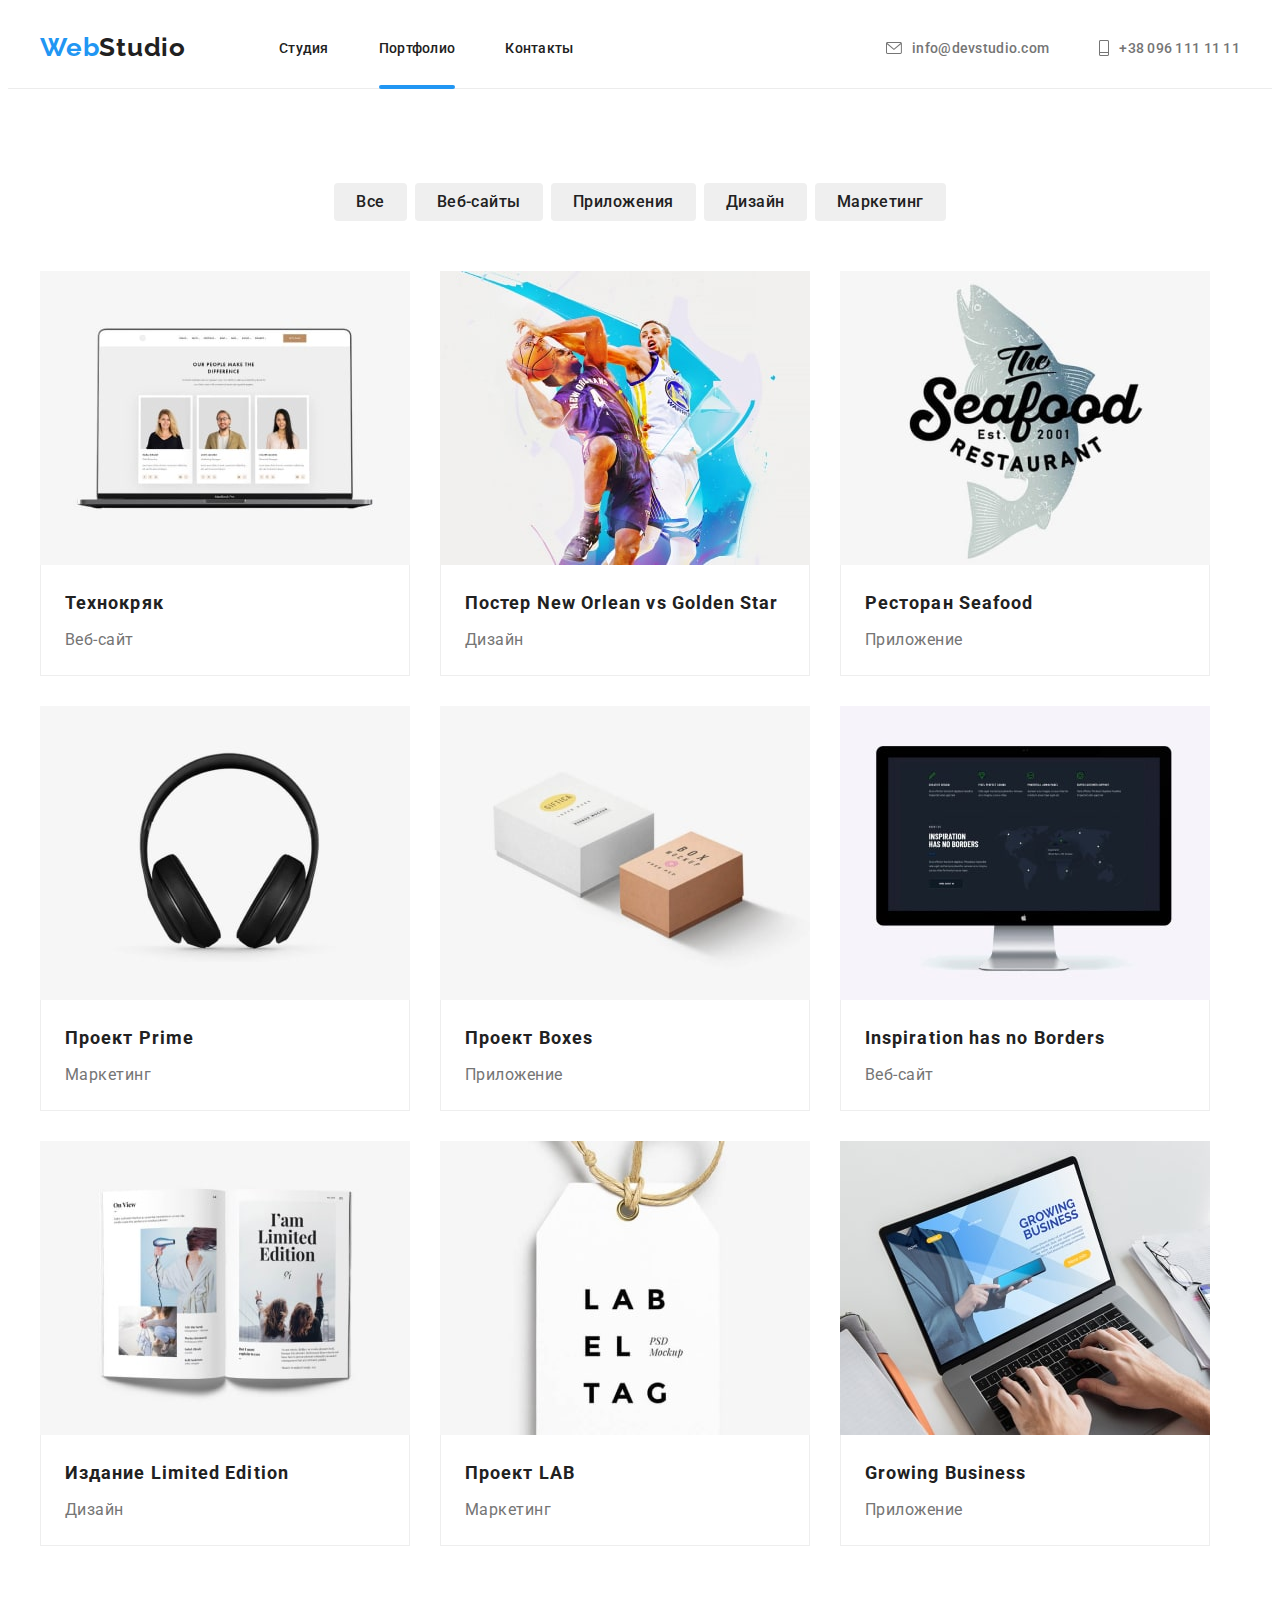
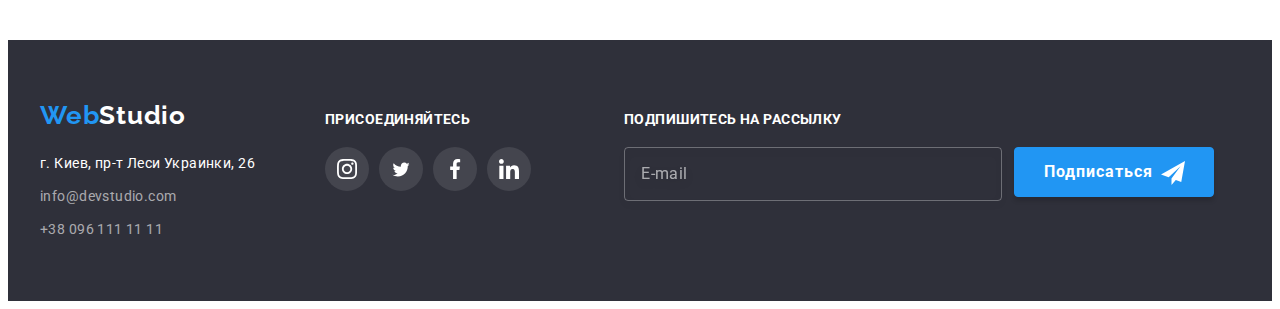
==== portfolio.html @ 29d1fc97 "Адаптивная верстка hero, about, team" ====
<!DOCTYPE html>
<html lang="ru">
  <head>
    <meta charset="UTF-8" />
    <meta http-equiv="X-UA-Compatible" content="IE=edge" />
    <meta name="viewport" content="width=device-width, initial-scale=1.0" />
    <link rel="preconnect" href="https://fonts.googleapis.com" />
    <link rel="preconnect" href="https://fonts.gstatic.com" crossorigin />
    <link
      href="https://fonts.googleapis.com/css2?family=Raleway:wght@700&family=Roboto:wght@400;500;700;900&display=swap"
      rel="stylesheet"
    />
    <title>Портфолио</title>
    <link
      rel="stylesheet"
      href="https://cdnjs.cloudflare.com/ajax/libs/modern-normalize/1.1.0/modern-normalize.min.css"
      integrity="sha512-wpPYUAdjBVSE4KJnH1VR1HeZfpl1ub8YT/NKx4PuQ5NmX2tKuGu6U/JRp5y+Y8XG2tV+wKQpNHVUX03MfMFn9Q=="
      crossorigin="anonymous"
      referrerpolicy="no-referrer"
    />
    <link rel="stylesheet" href="./css/main.min.css" />
  </head>
  <body>
    <!--Хедер-->
    <header class="header">
      <div class="container">
        <a href="./index.html" lang="en" class="logo link"
          ><span class="logo__accent">Web</span>Studio</a
        >
        <nav class="nav">
          <ul class="nav__list list">
            <li class="nav__item">
              <a href="./index.html" class="nav__link link">Студия</a>
            </li>
            <li class="nav__item">
              <a href="./portfolio.html" class="nav__link link current"
                >Портфолио</a
              >
            </li>
            <li class="nav__item">
              <a href="" class="nav__link link">Контакты</a>
            </li>
          </ul>
        </nav>
        <div class="connect">
          <a href="mailto:info@devstudio.com" class="connect__mail link"
            ><svg class="connect__mail-icon" width="16" height="12">
              <use href="./images/icons.svg#icon-mail"></use>
            </svg>
            info@devstudio.com</a
          >

          <a href="tel:+380961111111" class="connect__tel link">
            <svg class="connect__tel-icon" width="10" height="16">
              <use href="./images/icons.svg#icon-tel"></use>
            </svg>
            +38 096 111 11 11
          </a>
        </div>
      </div>
    </header>

    <!--Мейн контент-->

    <main>
      <!--Портфолио-->
      <section class="portfolio section">
        <div class="container">
          <h1 class="visually-hidden">Портфолио</h1>
          <ul class="button__list list">
            <li class="button__item">
              <button type="button" class="button__btn">Все</button>
            </li>
            <li class="button__item">
              <button type="button" class="button__btn">Веб-сайты</button>
            </li>
            <li class="button__item">
              <button type="button" class="button__btn">Приложения</button>
            </li>
            <li class="button__item">
              <button type="button" class="button__btn">Дизайн</button>
            </li>
            <li class="button__item">
              <button type="button" class="button__btn">Маркетинг</button>
            </li>
          </ul>

          <ul class="card-set__list list">
            <li class="card-set__item">
              <div class="card-set__item-wrap">
                <a href="" class="card-set__link"
                  ><img src="./images/web_min1.jpg" alt="Технокряк" width="370"
                /></a>
                <p class="card-set__item-text">
                  Ресурс предлагает комплексные предложения с разным уровнем
                  функционала и сервисов. Все это позволит посетителю получить
                  исчерпывающие сведения о компании или частном лице.
                </p>
              </div>
              <div class="card-set__item-description">
                <h2 class="card-set__top-text">Технокряк</h2>
                <p class="card-set__title">Веб-сайт</p>
              </div>
            </li>
            <li class="card-set__item">
              <div class="card-set__item-wrap">
                <a href="" class="card-set__link"
                  ><img
                    src="./images/web_min2.jpg"
                    alt="Постер New Orlean vs Golden Star"
                    width="370"
                /></a>
                <p class="card-set__item-text">
                  Ресурс предлагает комплексные предложения с разным уровнем
                  функционала и сервисов. Все это позволит посетителю получить
                  исчерпывающие сведения о компании или частном лице.
                </p>
              </div>
              <div class="card-set__item-description">
                <h2 class="card-set__top-text">
                  Постер<span lang="en"> New Orlean vs Golden Star</span>
                </h2>
                <p class="card-set__title">Дизайн</p>
              </div>
            </li>
            <li class="card-set__item">
              <div class="card-set__item-wrap">
                <a href="" class="card-set__link"
                  ><img
                    src="./images/web_min3.jpg"
                    alt="Ресторан Seafood"
                    width="370"
                /></a>
                <p class="card-set__item-text">
                  Ресурс предлагает комплексные предложения с разным уровнем
                  функционала и сервисов. Все это позволит посетителю получить
                  исчерпывающие сведения о компании или частном лице.
                </p>
              </div>
              <div class="card-set__item-description">
                <h2 class="card-set__top-text">
                  Ресторан<span lang="en"> Seafood</span>
                </h2>
                <p class="card-set__title">Приложение</p>
              </div>
            </li>
            <li class="card-set__item">
              <div class="card-set__item-wrap">
                <a href="" class="card-set__link"
                  ><img
                    src="./images/web_min4.jpg"
                    alt="Проект Prime"
                    width="370"
                /></a>
                <p class="card-set__item-text">
                  Ресурс предлагает комплексные предложения с разным уровнем
                  функционала и сервисов. Все это позволит посетителю получить
                  исчерпывающие сведения о компании или частном лице.
                </p>
              </div>
              <div class="card-set__item-description">
                <h2 class="card-set__top-text">
                  Проект<span lang="en"> Prime</span>
                </h2>
                <p class="card-set__title">Маркетинг</p>
              </div>
            </li>
            <li class="card-set__item">
              <div class="card-set__item-wrap">
                <a href="" class="card-set__link"
                  ><img
                    src="./images/web_min5.jpg"
                    alt="Проект Boxes"
                    width="370"
                /></a>
                <p class="card-set__item-text">
                  Ресурс предлагает комплексные предложения с разным уровнем
                  функционала и сервисов. Все это позволит посетителю получить
                  исчерпывающие сведения о компании или частном лице.
                </p>
              </div>
              <div class="card-set__item-description">
                <h2 class="card-set__top-text">
                  Проект<span lang="en"> Boxes</span>
                </h2>
                <p class="card-set__title">Приложение</p>
              </div>
            </li>
            <li class="card-set__item">
              <div class="card-set__item-wrap">
                <a href="" class="card-set__link"
                  ><img
                    src="./images/web_min6.jpg"
                    alt="Inspiration has no Borders"
                /></a>
                <p class="card-set__item-text">
                  Ресурс предлагает комплексные предложения с разным уровнем
                  функционала и сервисов. Все это позволит посетителю получить
                  исчерпывающие сведения о компании или частном лице.
                </p>
              </div>
              <div class="card-set__item-description">
                <h2 lang="en" class="card-set__top-text">
                  Inspiration has no Borders
                </h2>
                <p class="card-set__title">Веб-сайт</p>
              </div>
            </li>
            <li class="card-set__item">
              <div class="card-set__item-wrap">
                <a href="" class="card-set__link"
                  ><img
                    src="./images/web_min7.jpg"
                    alt="Издание Limited Edition"
                    width="370"
                /></a>
                <p class="card-set__item-text">
                  Ресурс предлагает комплексные предложения с разным уровнем
                  функционала и сервисов. Все это позволит посетителю получить
                  исчерпывающие сведения о компании или частном лице.
                </p>
              </div>
              <div class="card-set__item-description">
                <h2 class="card-set__top-text">
                  Издание<span lang="en"> Limited Edition</span>
                </h2>
                <p class="card-set__title">Дизайн</p>
              </div>
            </li>
            <li class="card-set__item">
              <div class="card-set__item-wrap">
                <a href="" class="card-set__link"
                  ><img
                    src="./images/web_min8.jpg"
                    alt="Проект LAB"
                    width="370"
                /></a>
                <p class="card-set__item-text">
                  Ресурс предлагает комплексные предложения с разным уровнем
                  функционала и сервисов. Все это позволит посетителю получить
                  исчерпывающие сведения о компании или частном лице.
                </p>
              </div>
              <div class="card-set__item-description">
                <h2 class="card-set__top-text">
                  Проект<span lang="en"> LAB</span>
                </h2>
                <p class="card-set__title">Маркетинг</p>
              </div>
            </li>
            <li class="card-set__item">
              <div class="card-set__item-wrap">
                <a href="" class="portfolio__link"
                  ><img
                    src="./images/web_min9.jpg"
                    alt="Growing Business"
                    width="370"
                /></a>
                <p class="card-set__item-text">
                  Ресурс предлагает комплексные предложения с разным уровнем
                  функционала и сервисов. Все это позволит посетителю получить
                  исчерпывающие сведения о компании или частном лице.
                </p>
              </div>
              <div class="card-set__item-description">
                <h2 lang="en" class="card-set__top-text">Growing Business</h2>
                <p class="card-set__title">Приложение</p>
              </div>
            </li>
          </ul>
        </div>
      </section>
    </main>

    <!--Футер-->

    <footer class="footer">
      <div class="container">
        <div class="contact">
          <a href="./index.html" lang="en" class="footer__logo link"
            ><span class="logo__accent">Web</span>Studio</a
          >
          <address class="contact__addres">
            <ul class="contact__addres-list list">
              <li class="contact__addres-item">
                <a
                  href="https://goo.gl/maps/uhnhzUBweCyb7eqA9"
                  target="_blank"
                  rel="noopener nofollow noreferrer"
                  class="contact__addres-link link"
                  >г. Киев, пр-т Леси Украинки, 26</a
                >
              </li>
              <li class="contact__item">
                <a
                  href="mailto:info@devstudio.com"
                  class="contact__addres-mail link"
                  >info@devstudio.com</a
                >
              </li>
              <li class="contact__item">
                <a href="tel:+380961111111" class="contact__addres-tel link"
                  >+38 096 111 11 11</a
                >
              </li>
            </ul>
          </address>
        </div>

        <!--Иконки соцсетей-->

        <div class="soc">
          <h3 class="soc__text">ПРИСОЕДИНЯЙТЕСЬ</h3>
          <ul class="soc__list list">
            <li class="soc__item">
              <a href="" class="soc__link link"
                ><svg class="soc__icon" width="20" height="20">
                  <use href="./images/icons.svg#icon-instagram"></use>
                </svg>
              </a>
            </li>
            <li class="soc__item">
              <a href="" class="soc__link link"
                ><svg class="soc__icon" width="20" height="17">
                  <use href="./images/icons.svg#icon-twitter"></use>
                </svg>
              </a>
            </li>
            <li class="soc__item">
              <a href="" class="soc__link link"
                ><svg class="soc__icon" width="20" height="20">
                  <use href="./images/icons.svg#icon-facebook"></use>
                </svg>
              </a>
            </li>
            <li class="soc__item">
              <a href="" class="soc__link link"
                ><svg class="soc__icon" width="20" height="20">
                  <use href="./images/icons.svg#icon-linkedin"></use>
                </svg>
              </a>
            </li>
          </ul>
        </div>

        <!--Форма подпишись-->
        <div class="subscribe">
          <h3 class="subscribe__title">ПОДПИШИТЕСЬ НА РАССЫЛКУ</h3>
          <form>
            <div class="subscribe__wrap">
              <input
                type="email"
                class="subscribe__input"
                name="subscribe-email"
                placeholder="E-mail"
                required
              />
              <button type="submit" class="subscribe__btn">
                Подписаться<svg class="subscribe__icon" width="24" height="24">
                  <use href="./images/icons.svg#icon-send"></use>
                </svg>
              </button>
            </div>
          </form>
        </div>
      </div>
    </footer>
  </body>
</html>
---- css/main.min.css ----
:root{--main-btn-color: #2196f3;--second-btn-color: #ffffff;--main-title-color: #ffffff;--second-title-color: #2f303a;--accent-blu-color: #2196f3;--accent-white-color: #ffffff}.visually-hidden{position:absolute;white-space:nowrap;width:1px;height:1px;overflow:hidden;border:0;padding:0;clip:rect(0 0 0 0);clip-path:inset(50%);margin:-1px}.container{width:100%;margin:0 auto;padding-left:15px;padding-right:15px}@media screen and (min-width: 480px){.container{width:480px}}@media screen and (min-width: 768px){.container{width:768px}}@media screen and (min-width: 1200px){.container{width:1200px;max-width:1600px}}.btn{font-family:inherit;background-color:var(--main-btn-color);border:none;cursor:pointer;border-radius:4px}.section{padding-top:94px;padding-bottom:94px}.backdrop{width:100%;height:100%;background-color:rgba(0,0,0,.2);position:fixed;top:0;transition:opacity 250ms,visibility 250ms}.is-hidden{visibility:hidden;opacity:0;pointer-events:none}.no-scroll{overflow:hidden}.modal{width:528px;height:581px;background-color:#fff;box-shadow:0px 1px 3px rgba(0,0,0,.12),0px 1px 1px rgba(0,0,0,.14),0px 2px 1px rgba(0,0,0,.2);border-radius:4px;position:absolute;top:50%;left:50%;transform:translate(-50%, -50%) scale(1) rotate(0);transition:transform 250ms cubic-bezier(0.4, 0, 0.2, 1);padding:40px}.backdrop.is-hidden .modal{transform:translate(-50%, -50%) scale(0) rotate(90deg)}.modal-close-btn{display:flex;justify-content:center;align-items:center;width:30px;height:30px;border:1px solid rgba(0,0,0,.1);border-radius:50%;background:rgba(0,0,0,0);position:absolute;top:8px;right:8px}.modal-close-icon{transition:transform 250ms cubic-bezier(0.4, 0, 0.2, 1)}.modal-close-icon:focus,.modal-close-icon:hover{fill:var(--accent-blu-color)}.modal-title{font-family:"Roboto";font-style:normal;font-weight:700;font-size:20px;line-height:1.15;text-align:center;letter-spacing:.03em;color:#212121;margin-bottom:12px}.modal-field:not(:first-child){margin-top:10px}.input-wrap{position:relative}.user-icon{position:absolute;left:15px;top:50%;transform:translateY(-50%);transition:transform 250ms cubic-bezier(0.4, 0, 0.2, 1)}.modal-label{font-family:"Roboto";font-style:normal;font-weight:400;font-size:12px;line-height:1.1666666667;letter-spacing:.01em;color:#757575;margin-left:auto;margin-bottom:4px;display:block}.modal-input{width:100%;height:40px;border:1px solid rgba(33,33,33,.2);border-radius:4px;outline:none;padding-left:42px;transition:transform 250ms cubic-bezier(0.4, 0, 0.2, 1)}.modal-input:focus{border-color:var(--accent-blu-color)}.modal-input:focus+.user-icon{fill:var(--accent-blu-color)}.modal-text{width:100%;height:120px;font-size:14px;border:1px solid rgba(33,33,33,.2);border-radius:4px;resize:none;outline:none;padding:12px 16px;transition:transform 250ms cubic-bezier(0.4, 0, 0.2, 1)}.modal-text::placeholder{font-family:"Roboto";font-style:normal;font-weight:400;font-size:14px;line-height:1.1428571429;letter-spacing:.01em;color:rgba(117,117,117,.5)}.modal-text:focus{border-color:var(--accent-blu-color)}.check-field{margin-top:20px}.check-text{font-family:"Roboto";font-style:normal;font-weight:400;font-size:14px;line-height:1.7142857143;letter-spacing:.03em;color:#757575;display:flex;align-items:center}.check-text::before{content:"";width:16px;height:15px;border:2px solid #212121;border-radius:2px;margin-right:9px;margin-left:12px;transition:transform 250ms cubic-bezier(0.4, 0, 0.2, 1)}.modal-check:checked+.check-text::before{background-color:var(--accent-blu-color);background-image:url(../images/check.svg);border:none;background-repeat:no-repeat;background-position:center}.modal-check:focus+.check-text::before{border-color:var(--accent-blu-color)}.check-link{font-family:"Roboto";font-style:normal;font-weight:400;font-size:14px;line-height:1.7142857143;letter-spacing:.03em;color:var(--accent-blu-color);align-items:center;display:flex;margin-left:4px}.submit-btn{display:flex;margin:0 auto;padding:10px 55px;width:200px;height:50px;align-items:center;text-align:center;margin-top:30px;background:var(--main-btn-color);box-shadow:0px 4px 4px rgba(0,0,0,.15);border-radius:4px;border:1px solid var(--main-btn-color);font-family:"Roboto";font-style:normal;font-weight:700;font-size:16px;line-height:1.875;letter-spacing:.06em;color:var(--second-btn-color);outline:none}.submit-btn:focus{background-color:#188ce8;box-shadow:0px 4px 4px rgba(0,0,0,.15);transition:transform 250ms cubic-bezier(0.4, 0, 0.2, 1)}.logo{font-family:"Raleway";font-weight:700;font-size:26px;line-height:1.1923076923;letter-spacing:.03em;color:#212121}.logo__accent{font-family:"Raleway";font-weight:700;font-size:26px;line-height:1.1923076923;letter-spacing:.03em;color:var(--accent-blu-color)}p,h1,h2,h3,h4,h5,h6{margin:0}ol,ul{margin:0;padding-left:0}img{display:block;max-width:100%;width:auto}button{cursor:pointer}body{font-family:"Roboto","Open Sans",sans-serif;color:#212121}.list{list-style-type:none}.link{text-decoration:none}.header{background-color:#fff;padding-top:24px;padding-bottom:25px;border-bottom:1px solid #ececec}.header .container{display:flex;align-items:center}.nav__list{display:flex;align-items:center;margin-left:93px}.nav__item:not(:last-child){margin-right:50px}.nav__link{position:relative;font-weight:500;font-size:14px;line-height:1.1428571429;letter-spacing:.02em;color:#212121;transition:color 250ms cubic-bezier(0.4, 0, 0.2, 1)}.nav__link.current::after{content:"";position:absolute;width:100%;height:4px;border-radius:2px;background-color:var(--accent-blu-color);left:0;bottom:-33px;transition:color 250ms cubic-bezier(0.4, 0, 0.2, 1)}.nav__link:hover,.nav__link:focus{color:var(--accent-blu-color)}.connect{display:flex;align-items:center;margin-left:auto}.connect__mail{display:flex;align-items:center;font-weight:500;font-size:14px;line-height:1.1428571429;letter-spacing:.02em;color:#757575;margin-right:50px;transition:color 250ms cubic-bezier(0.4, 0, 0.2, 1)}.connect__mail:hover,.connect__mail:focus{color:var(--accent-blu-color)}.connect__mail-icon{fill:currentColor;margin-right:10px;align-self:center}.connect__tel{display:flex;align-items:center;font-weight:500;font-size:14px;line-height:1.1428571429;letter-spacing:.02em;color:#757575;transition:color 250ms cubic-bezier(0.4, 0, 0.2, 1)}.connect__tel:hover,.connect__tel:focus{color:var(--accent-blu-color)}.connect__tel-icon{fill:currentColor;margin-right:10px;align-self:center}.hero{background-color:#c4c4c4;background-image:linear-gradient(rgba(47, 48, 58, 0.4), rgba(47, 48, 58, 0.4)),url(../images/hero-bg-mobile.jpg);background-repeat:no-repeat;background-size:calc(100% - 30px);max-width:480px;flex-grow:1;background-size:cover;margin:0 auto;padding-top:118px;padding-bottom:118px}@media(min-device-pixel-ratio: 2),(min-resolution: 192dpi),(min-resolution: 2dppx){.hero{background-image:linear-gradient(rgba(47, 48, 58, 0.4), rgba(47, 48, 58, 0.4)),url(../images/hero-bg-mobile-2x.jpg)}}@media screen and (min-width: 768px){.hero{background-image:linear-gradient(rgba(47, 48, 58, 0.4), rgba(47, 48, 58, 0.4)),url(../images/hero-bg-tablet.jpg);height:400px;max-width:768px}}@media screen and (min-width: 768px)and (min-device-pixel-ratio: 2),screen and (min-width: 768px)and (min-resolution: 192dpi),screen and (min-width: 768px)and (min-resolution: 2dppx){.hero{background-image:linear-gradient(rgba(47, 48, 58, 0.4), rgba(47, 48, 58, 0.4)),url(../images/hero-bg-tablet-2x.jpg)}}@media screen and (min-width: 1200px){.hero{background-image:linear-gradient(rgba(47, 48, 58, 0.4), rgba(47, 48, 58, 0.4)),url(../images/hero-bg.jpg);height:600px;max-width:1600px;padding-top:200px;padding-bottom:200px}}@media screen and (min-width: 1200px)and (min-device-pixel-ratio: 2),screen and (min-width: 1200px)and (min-resolution: 192dpi),screen and (min-width: 1200px)and (min-resolution: 2dppx){.hero{background-image:linear-gradient(rgba(47, 48, 58, 0.4), rgba(47, 48, 58, 0.4)),url(../images/hero-bg-2x.jpg)}}.hero .container{width:100%;padding:0;padding-left:15px;padding-right:15px}@media screen and (min-width: 768px){.hero .container{width:768px}}@media screen and (min-width: 1200px){.hero .container{width:1200px}}.hero__text{font-weight:900;font-size:26px;line-height:1.62;text-align:center;letter-spacing:.06em;text-transform:uppercase;color:var(--accent-white-color);max-width:360px;margin:0 auto;margin-bottom:30px}@media screen and (min-width: 1200px){.hero__text{font-size:44px;line-height:1.36;max-width:696px}}.hero__btn{font-weight:700;font-size:16px;line-height:1.88;display:flex;align-items:center;text-align:center;letter-spacing:.06em;color:var(--second-btn-color);margin:0 auto;padding:10px 32px 10px 32px}.benefits{background-color:#fff}.benefits__list{width:100%;display:flex;flex-wrap:wrap;gap:30px}.benefits__item{width:100%}@media screen and (min-width: 768px){.benefits__item{width:calc((100% - 30px)/2)}}@media screen and (min-width: 1200px){.benefits__item{width:calc((100% - 90px)/4)}}.benefits__icon{display:flex;max-width:450px;height:120px;margin-bottom:30px;background-color:#f5f4fa;border-radius:4px;justify-content:center;align-items:center}@media screen and (min-width: 768px){.benefits__icon{max-width:354px}}@media screen and (min-width: 1200px){.benefits__icon{max-width:270px}}.benefits__top-text{font-weight:700;font-size:14px;line-height:1.1428571429;letter-spacing:.03em;text-transform:uppercase;color:#212121;margin-bottom:10px}@media screen and (min-width: 480px){.benefits__top-text{text-align:center}}@media screen and (min-width: 768px){.benefits__top-text{text-align:start}}@media screen and (min-width: 1200px){.benefits__top-text{text-align:start}}.benefits__title{font-size:14px;line-height:1.7142857143;letter-spacing:.03em;color:#757575;max-width:450px}@media screen and (min-width: 768px){.benefits__title{max-width:354px}}@media screen and (min-width: 1200px){.benefits__title{max-width:270px}}@media screen and (min-width: 480px){.about{display:none}}@media screen and (min-width: 768px){.about{display:none}}@media screen and (min-width: 1200px){.about{display:block;background-color:#fff;padding-bottom:94px}}.about__text{font-weight:700;font-size:36px;line-height:1.1666666667;text-align:center;letter-spacing:.03em;color:#212121;margin-bottom:50px}.about__list{display:flex;flex-direction:row}.about__item{position:relative;overflow:visible}.about__item:not(:last-child){margin-right:30px}.about__item-overlay{position:absolute;display:flex;flex-wrap:wrap;bottom:0;width:100%;height:70px;padding:27px 82px;font-size:14px;line-height:1.1428571429;text-align:center;letter-spacing:.03em;text-transform:uppercase;color:#fff;background-color:rgba(47,48,58,.8)}.team{width:100%;background-color:#f5f4fa}.team__text{font-weight:700;font-size:36px;line-height:1.1666666667;text-align:center;letter-spacing:.03em;color:#212121;margin-bottom:30px}@media screen and (min-width: 1200px){.team__text{margin-bottom:50px}}.team__list{width:100%;display:flex;flex-wrap:wrap;gap:30px}.team__item{background-color:#fff;box-shadow:0px 1px 3px rgba(0,0,0,.12),0px 1px 1px rgba(0,0,0,.14),0px 2px 1px rgba(0,0,0,.2);border-radius:0px 0px 4px 4px;width:100%}@media screen and (min-width: 768px){.team__item{width:calc((100% - 30px)/2)}}@media screen and (min-width: 1200px){.team__item{width:calc((100% - 90px)/4)}}.team__item-card-text{padding-top:30px;padding-bottom:24px}@media screen and (min-width: 1200px){.team__item-card-text{padding-bottom:30px}}.team__top-text{font-weight:500;font-size:16px;line-height:1.1875;text-align:center;letter-spacing:.03em;color:#212121;margin-bottom:10px}.team__bottom-text{font-size:16px;line-height:1.1875;text-align:center;letter-spacing:.03em;color:#757575}.soc-team__list{display:flex;justify-content:center;margin-top:16px;margin-left:0 auto}.soc-team__item{width:44px;height:44px}.soc-team__item:not(:last-child){margin-right:10px}.soc-team__link{width:100%;height:100%;border-radius:50%;background-color:#fff;display:flex;justify-content:center;align-items:center;transition:background-color 250ms cubic-bezier(0.4, 0, 0.2, 1)}.soc-team__link:hover,.soc-team__link:focus{background-color:var(--accent-blu-color)}.soc-team__icon{fill:#afb1b8;transition:fill 250ms cubic-bezier(0.4, 0, 0.2, 1)}.soc-team__link:hover .soc-team__icon,.soc-team__link:focus .soc-team__icon{fill:#fff}.regular-customers{background-color:#fff;padding-bottom:94px;padding-top:94px}.regular-customers__text{font-weight:700;font-size:36px;line-height:1.1666666667;text-align:center;letter-spacing:.03em;color:#212121;margin-bottom:50px}.regular-customers__list{display:flex;flex-direction:row;margin-left:0 auto}.regular-customers__item{width:170px;height:92px;background-color:#fff}.regular-customers__item:not(:last-child){margin-right:30px}.regular-customers__link{width:100%;height:100%;background-color:#fff;border:1px solid #afb1b8;border-radius:4px;display:flex;justify-content:center;align-items:center;transition:border 250ms cubic-bezier(0.4, 0, 0.2, 1)}.regular-customers__link:hover,.regular-customers__link:focus{border:1px solid var(--accent-blu-color)}.regular-customers__icon{fill:#afb1b8;transition:fill 250ms cubic-bezier(0.4, 0, 0.2, 1)}.regular-customers__link:hover .regular-customers__icon,.regular-customers__link:focus .regular-customers__icon{fill:var(--accent-blu-color)}.footer{background-color:#2f303a;padding-top:60px;padding-bottom:60px}.footer .container{display:flex;align-items:baseline}.footer__logo{font-family:"Raleway";font-weight:700;font-size:26px;line-height:1.1923076923;letter-spacing:.03em;color:var(--accent-white-color)}.contact__addres-item{margin-top:20px;margin-bottom:9px}.contact__addres-link{font-style:normal;font-weight:400;font-size:14px;line-height:1.7142857143;letter-spacing:.03em;color:#fff;transition:color 250ms cubic-bezier(0.4, 0, 0.2, 1)}.contact__addres-link:hover,.contact__addres-link:focus{color:var(--accent-blu-color)}.contact__addres-mail{font-style:normal;font-size:14px;line-height:1.7142857143;letter-spacing:.03em;color:rgba(255,255,255,.6);transition:color 250ms cubic-bezier(0.4, 0, 0.2, 1)}.contact__addres-mail:hover,.contact__addres-mail:focus{color:var(--accent-blu-color)}.contact__addres-tel{font-style:normal;font-size:14px;line-height:1.7142857143;letter-spacing:.03em;color:rgba(255,255,255,.6);display:block;margin-top:9px;transition:color 250ms cubic-bezier(0.4, 0, 0.2, 1)}.contact__addres-tel:hover,.contact__addres-tel:focus{color:var(--accent-blu-color)}.soc{margin-left:70px}.soc__text{font-family:"Roboto";font-style:normal;font-weight:700;font-size:14px;line-height:1.1428571429;letter-spacing:.03em;text-transform:uppercase;color:#fff;justify-content:center}.soc__list{display:flex;margin-top:20px}.soc__item{width:44px;height:44px}.soc__item:not(:last-child){margin-right:10px}.soc__link{width:100%;height:100%;border-radius:50%;background-color:rgba(255,255,255,.1);display:flex;justify-content:center;align-items:center;transition:background-color 250ms cubic-bezier(0.4, 0, 0.2, 1)}.soc__link:hover,.soc__link:focus{background-color:var(--accent-blu-color)}.soc__icon{fill:#fff}.subscribe{margin-left:93px}.subscribe__wrap{display:flex}.subscribe__title{font-family:"Roboto";font-style:normal;font-weight:700;font-size:14px;line-height:1.1428571429;letter-spacing:.03em;text-transform:uppercase;color:#fff;justify-content:center;margin-bottom:20px}.subscribe__input{width:358px;height:50px;border:1px solid rgba(255,255,255,.3);filter:drop-shadow(0px 4px 4px rgba(0, 0, 0, 0.15));border-radius:4px;outline:none;background-color:rgba(0,0,0,0);padding-left:16px;align-items:center;color:rgba(255,255,255,.6);margin-right:12px}.subscribe__input::placeholder{font-family:"Roboto";font-style:normal;font-weight:400;font-size:16px;line-height:1.25;display:flex;align-items:center;letter-spacing:.03em;color:rgba(255,255,255,.6)}.subscribe__btn{display:flex;align-items:center;position:relative;padding:10px 62px 10px 29px;width:200px;height:50px;background:var(--main-btn-color);box-shadow:0px 4px 4px rgba(0,0,0,.15);border-radius:4px;border:1px solid var(--main-btn-color);font-family:"Roboto";font-style:normal;font-weight:700;font-size:16px;line-height:1.875;letter-spacing:.06em;color:var(--second-btn-color);outline:none}.subscribe__icon{fill:#fff;position:absolute;right:28px;top:13px}.button__list{margin-bottom:50px;display:flex;flex-direction:row;justify-content:center}.button__item:not(:last-child){margin-right:8px}.button__btn{font-family:inherit;font-weight:500;font-size:16px;line-height:1.625;text-align:center;letter-spacing:.03em;color:#212121;border:none;border-radius:4px;padding:6px 22px 6px 22px;transition:background-color 250ms cubic-bezier(0.4, 0, 0.2, 1),color 250ms cubic-bezier(0.4, 0, 0.2, 1),box-shadow 250ms cubic-bezier(0.4, 0, 0.2, 1)}.button__btn:hover,.button__btn:focus{background-color:var(--accent-blu-color);color:var(--accent-white-color);box-shadow:0px 3px 1px rgba(0,0,0,.1),0px 1px 2px rgba(0,0,0,.08),0px 2px 2px rgba(0,0,0,.12);border-radius:4px}.card-set__list{display:flex;flex-wrap:wrap;flex-basis:calc(33.3333333333% - 30px);margin-bottom:-30px;margin-right:-30px}.card-set__list:nth-child(3n){margin-right:0}.card-set__item{min-width:370px;margin-bottom:30px;margin-right:30px;transition:box-shadow 250ms cubic-bezier(0.4, 0, 0.2, 1)}.card-set__item:hover,.card-set__item:focus{box-shadow:0px 1px 1px rgba(0,0,0,.12),0px 4px 4px rgba(0,0,0,.06),1px 4px 6px rgba(0,0,0,.16)}.card-set__item:nth-child(3n){margin-right:0}.card-set__item-wrap{position:relative;overflow:hidden}.card-set__item-text{position:absolute;top:0;height:100%;padding:63px 24px;color:var(--main-title-color);background:rgba(33,150,243,.9);font-size:18px;line-height:1.5555555556;letter-spacing:.03em;transform:translateY(100%);transition:transform 250ms cubic-bezier(0.4, 0, 0.2, 1)}.card-set__item:hover .card-set__item-text{transform:translateY(0%)}.card-set__item-description{padding-top:20px;padding-bottom:20px;border-left:1px solid #eee;border-right:1px solid #eee;border-bottom:1px solid #eee}.card-set__top-text{font-weight:700;font-size:18px;line-height:2;letter-spacing:.06em;color:#212121;padding-left:24px;padding-right:24px}.card-set__title{font-size:16px;line-height:1.875;letter-spacing:.03em;color:#757575;margin-top:4px;padding-left:24px;padding-right:24px}/*# sourceMappingURL=main.min.css.map */
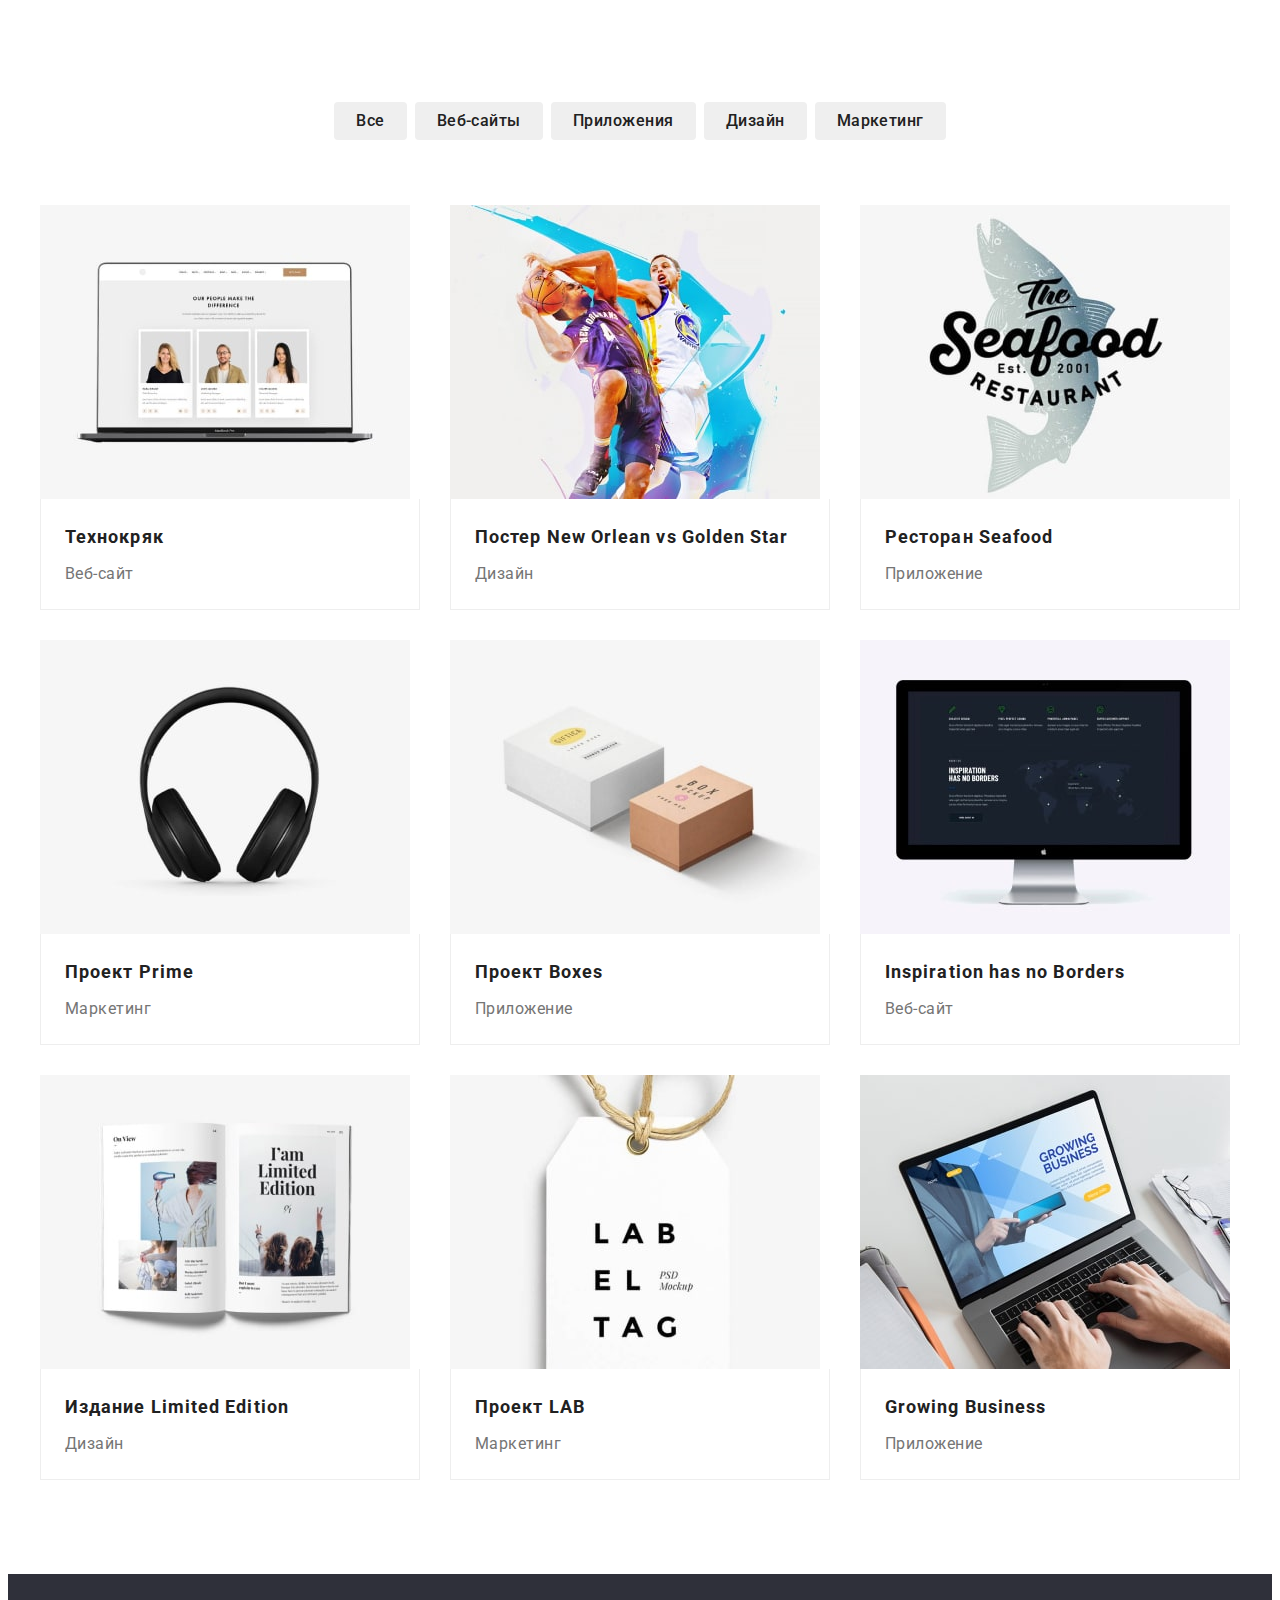
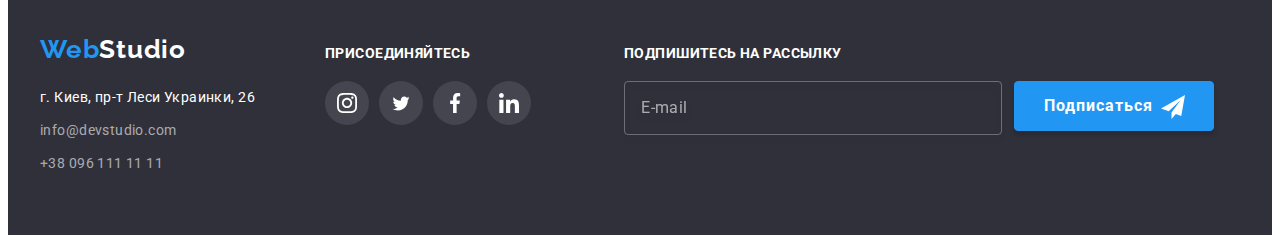
==== commit d443ad05: "Адаптив для regular-customers, portfolio" ====
--- a/portfolio.html
+++ b/portfolio.html
@@ -22,7 +22,7 @@
   </head>
   <body>
     <!--Хедер-->
-    <header class="header">
+    <!-- <header class="header">
       <div class="container">
         <a href="./index.html" lang="en" class="logo link"
           ><span class="logo__accent">Web</span>Studio</a
@@ -58,7 +58,7 @@
           </a>
         </div>
       </div>
-    </header>
+    </header> -->
 
     <!--Мейн контент-->
 
@@ -88,9 +88,37 @@
           <ul class="card-set__list list">
             <li class="card-set__item">
               <div class="card-set__item-wrap">
-                <a href="" class="card-set__link"
-                  ><img src="./images/web_min1.jpg" alt="Технокряк" width="370"
-                /></a>
+                <a href="" class="card-set__link">
+                  <picture>
+                    <source
+                      srcset="
+                        ./images/web_min1.jpg    1x,
+                        ./images/web_min1-2x.jpg 2x
+                      "
+                      media="(min-width: 1200px)"
+                    />
+                    <source
+                      srcset="
+                        ./images/web_min1-tablet.jpg    1x,
+                        ./images/web_min1-tablet-2x.jpg 2x
+                      "
+                      media="(min-width: 768px)"
+                    />
+
+                    <source
+                      srcset="
+                        ./images/web_min1-mobile.jpg    1x,
+                        ./images/web_min1-mobile-2x.jpg 2x
+                      "
+                      media="(min-width: 320px)"
+                    />
+                    <img
+                      src="./images/web_min1-mobile.jpg"
+                      alt="Технокряк"
+                      width="450"
+                    />
+                  </picture>
+                </a>
                 <p class="card-set__item-text">
                   Ресурс предлагает комплексные предложения с разным уровнем
                   функционала и сервисов. Все это позволит посетителю получить
@@ -104,12 +132,37 @@
             </li>
             <li class="card-set__item">
               <div class="card-set__item-wrap">
-                <a href="" class="card-set__link"
-                  ><img
-                    src="./images/web_min2.jpg"
-                    alt="Постер New Orlean vs Golden Star"
-                    width="370"
-                /></a>
+                <a href="" class="card-set__link">
+                  <picture>
+                    <source
+                      srcset="
+                        ./images/web_min2.jpg    1x,
+                        ./images/web_min2-2x.jpg 2x
+                      "
+                      media="(min-width: 1200px)"
+                    />
+                    <source
+                      srcset="
+                        ./images/web_min2-tablet.jpg    1x,
+                        ./images/web_min2-tablet-2x.jpg 2x
+                      "
+                      media="(min-width: 768px)"
+                    />
+
+                    <source
+                      srcset="
+                        ./images/web_min2-mobile.jpg    1x,
+                        ./images/web_min2-mobile-2x.jpg 2x
+                      "
+                      media="(min-width: 320px)"
+                    />
+                    <img
+                      src="./images/web_min2-mobile.jpg"
+                      alt="Постер New Orlean vs Golden Star"
+                      width="450"
+                    />
+                  </picture>
+                </a>
                 <p class="card-set__item-text">
                   Ресурс предлагает комплексные предложения с разным уровнем
                   функционала и сервисов. Все это позволит посетителю получить
@@ -125,12 +178,37 @@
             </li>
             <li class="card-set__item">
               <div class="card-set__item-wrap">
-                <a href="" class="card-set__link"
-                  ><img
-                    src="./images/web_min3.jpg"
-                    alt="Ресторан Seafood"
-                    width="370"
-                /></a>
+                <a href="" class="card-set__link">
+                  <picture>
+                    <source
+                      srcset="
+                        ./images/web_min3.jpg    1x,
+                        ./images/web_min3-2x.jpg 2x
+                      "
+                      media="(min-width: 1200px)"
+                    />
+                    <source
+                      srcset="
+                        ./images/web_min3-tablet.jpg    1x,
+                        ./images/web_min3-tablet-2x.jpg 2x
+                      "
+                      media="(min-width: 768px)"
+                    />
+
+                    <source
+                      srcset="
+                        ./images/web_min3-mobile.jpg    1x,
+                        ./images/web_min3-mobile-2x.jpg 2x
+                      "
+                      media="(min-width: 320px)"
+                    />
+                    <img
+                      src="./images/web_min3-mobile.jpg"
+                      alt="Ресторан Seafood"
+                      width="450"
+                    />
+                  </picture>
+                </a>
                 <p class="card-set__item-text">
                   Ресурс предлагает комплексные предложения с разным уровнем
                   функционала и сервисов. Все это позволит посетителю получить
@@ -146,12 +224,37 @@
             </li>
             <li class="card-set__item">
               <div class="card-set__item-wrap">
-                <a href="" class="card-set__link"
-                  ><img
-                    src="./images/web_min4.jpg"
-                    alt="Проект Prime"
-                    width="370"
-                /></a>
+                <a href="" class="card-set__link">
+                  <picture>
+                    <source
+                      srcset="
+                        ./images/web_min4.jpg    1x,
+                        ./images/web_min4-2x.jpg 2x
+                      "
+                      media="(min-width: 1200px)"
+                    />
+                    <source
+                      srcset="
+                        ./images/web_min4-tablet.jpg    1x,
+                        ./images/web_min4-tablet-2x.jpg 2x
+                      "
+                      media="(min-width: 768px)"
+                    />
+
+                    <source
+                      srcset="
+                        ./images/web_min4-mobile.jpg    1x,
+                        ./images/web_min4-mobile-2x.jpg 2x
+                      "
+                      media="(min-width: 320px)"
+                    />
+                    <img
+                      src="./images/web_min4-mobile.jpg"
+                      alt="Проект Prime"
+                      width="450"
+                    />
+                  </picture>
+                </a>
                 <p class="card-set__item-text">
                   Ресурс предлагает комплексные предложения с разным уровнем
                   функционала и сервисов. Все это позволит посетителю получить
@@ -167,12 +270,37 @@
             </li>
             <li class="card-set__item">
               <div class="card-set__item-wrap">
-                <a href="" class="card-set__link"
-                  ><img
-                    src="./images/web_min5.jpg"
-                    alt="Проект Boxes"
-                    width="370"
-                /></a>
+                <a href="" class="card-set__link">
+                  <picture>
+                    <source
+                      srcset="
+                        ./images/web_min5.jpg    1x,
+                        ./images/web_min5-2x.jpg 2x
+                      "
+                      media="(min-width: 1200px)"
+                    />
+                    <source
+                      srcset="
+                        ./images/web_min5-tablet.jpg    1x,
+                        ./images/web_min5-tablet-2x.jpg 2x
+                      "
+                      media="(min-width: 768px)"
+                    />
+
+                    <source
+                      srcset="
+                        ./images/web_min5-mobile.jpg    1x,
+                        ./images/web_min5-mobile-2x.jpg 2x
+                      "
+                      media="(min-width: 320px)"
+                    />
+                    <img
+                      src="./images/web_min5-mobile.jpg"
+                      alt="Проект Boxes"
+                      width="450"
+                    />
+                  </picture>
+                </a>
                 <p class="card-set__item-text">
                   Ресурс предлагает комплексные предложения с разным уровнем
                   функционала и сервисов. Все это позволит посетителю получить
@@ -188,11 +316,37 @@
             </li>
             <li class="card-set__item">
               <div class="card-set__item-wrap">
-                <a href="" class="card-set__link"
-                  ><img
-                    src="./images/web_min6.jpg"
-                    alt="Inspiration has no Borders"
-                /></a>
+                <a href="" class="card-set__link">
+                  <picture>
+                    <source
+                      srcset="
+                        ./images/web_min6.jpg    1x,
+                        ./images/web_min6-2x.jpg 2x
+                      "
+                      media="(min-width: 1200px)"
+                    />
+                    <source
+                      srcset="
+                        ./images/web_min6-tablet.jpg    1x,
+                        ./images/web_min6-tablet-2x.jpg 2x
+                      "
+                      media="(min-width: 768px)"
+                    />
+
+                    <source
+                      srcset="
+                        ./images/web_min6-mobile.jpg    1x,
+                        ./images/web_min6-mobile-2x.jpg 2x
+                      "
+                      media="(min-width: 320px)"
+                    />
+                    <img
+                      src="./images/web_min6-mobile.jpg"
+                      alt="Inspiration has no Borders"
+                      width="450"
+                    />
+                  </picture>
+                </a>
                 <p class="card-set__item-text">
                   Ресурс предлагает комплексные предложения с разным уровнем
                   функционала и сервисов. Все это позволит посетителю получить
@@ -208,12 +362,37 @@
             </li>
             <li class="card-set__item">
               <div class="card-set__item-wrap">
-                <a href="" class="card-set__link"
-                  ><img
-                    src="./images/web_min7.jpg"
-                    alt="Издание Limited Edition"
-                    width="370"
-                /></a>
+                <a href="" class="card-set__link">
+                  <picture>
+                    <source
+                      srcset="
+                        ./images/web_min7.jpg    1x,
+                        ./images/web_min7-2x.jpg 2x
+                      "
+                      media="(min-width: 1200px)"
+                    />
+                    <source
+                      srcset="
+                        ./images/web_min7-tablet.jpg    1x,
+                        ./images/web_min7-tablet-2x.jpg 2x
+                      "
+                      media="(min-width: 768px)"
+                    />
+
+                    <source
+                      srcset="
+                        ./images/web_min7-mobile.jpg    1x,
+                        ./images/web_min7-mobile-2x.jpg 2x
+                      "
+                      media="(min-width: 320px)"
+                    />
+                    <img
+                      src="./images/web_min7-mobile.jpg"
+                      alt="Издание Limited Edition"
+                      width="450"
+                    />
+                  </picture>
+                </a>
                 <p class="card-set__item-text">
                   Ресурс предлагает комплексные предложения с разным уровнем
                   функционала и сервисов. Все это позволит посетителю получить
@@ -229,12 +408,37 @@
             </li>
             <li class="card-set__item">
               <div class="card-set__item-wrap">
-                <a href="" class="card-set__link"
-                  ><img
-                    src="./images/web_min8.jpg"
-                    alt="Проект LAB"
-                    width="370"
-                /></a>
+                <a href="" class="card-set__link">
+                  <picture>
+                    <source
+                      srcset="
+                        ./images/web_min8.jpg    1x,
+                        ./images/web_min8-2x.jpg 2x
+                      "
+                      media="(min-width: 1200px)"
+                    />
+                    <source
+                      srcset="
+                        ./images/web_min8-tablet.jpg    1x,
+                        ./images/web_min8-tablet-2x.jpg 2x
+                      "
+                      media="(min-width: 768px)"
+                    />
+
+                    <source
+                      srcset="
+                        ./images/web_min8-mobile.jpg    1x,
+                        ./images/web_min8-mobile-2x.jpg 2x
+                      "
+                      media="(min-width: 320px)"
+                    />
+                    <img
+                      src="./images/web_min8-mobile.jpg"
+                      alt="Проект LAB"
+                      width="450"
+                    />
+                  </picture>
+                </a>
                 <p class="card-set__item-text">
                   Ресурс предлагает комплексные предложения с разным уровнем
                   функционала и сервисов. Все это позволит посетителю получить
@@ -250,12 +454,37 @@
             </li>
             <li class="card-set__item">
               <div class="card-set__item-wrap">
-                <a href="" class="portfolio__link"
-                  ><img
-                    src="./images/web_min9.jpg"
-                    alt="Growing Business"
-                    width="370"
-                /></a>
+                <a href="" class="portfolio__link">
+                  <picture>
+                    <source
+                      srcset="
+                        ./images/web_min9.jpg    1x,
+                        ./images/web_min9-2x.jpg 2x
+                      "
+                      media="(min-width: 1200px)"
+                    />
+                    <source
+                      srcset="
+                        ./images/web_min9-tablet.jpg    1x,
+                        ./images/web_min9-tablet-2x.jpg 2x
+                      "
+                      media="(min-width: 768px)"
+                    />
+
+                    <source
+                      srcset="
+                        ./images/web_min9-mobile.jpg    1x,
+                        ./images/web_min9-mobile-2x.jpg 2x
+                      "
+                      media="(min-width: 320px)"
+                    />
+                    <img
+                      src="./images/web_min9-mobile.jpg"
+                      alt="Growing Business"
+                      width="450"
+                    />
+                  </picture>
+                </a>
                 <p class="card-set__item-text">
                   Ресурс предлагает комплексные предложения с разным уровнем
                   функционала и сервисов. Все это позволит посетителю получить
@@ -307,7 +536,7 @@
           </address>
         </div>
 
-        <!--Иконки соцсетей-->
+        <!-- Иконки соцсетей -->
 
         <div class="soc">
           <h3 class="soc__text">ПРИСОЕДИНЯЙТЕСЬ</h3>
@@ -343,7 +572,8 @@
           </ul>
         </div>
 
-        <!--Форма подпишись-->
+        <!-- Форма подпишись -->
+
         <div class="subscribe">
           <h3 class="subscribe__title">ПОДПИШИТЕСЬ НА РАССЫЛКУ</h3>
           <form>
--- a/css/main.min.css
+++ b/css/main.min.css
@@ -1 +1 @@
-:root{--main-btn-color: #2196f3;--second-btn-color: #ffffff;--main-title-color: #ffffff;--second-title-color: #2f303a;--accent-blu-color: #2196f3;--accent-white-color: #ffffff}.visually-hidden{position:absolute;white-space:nowrap;width:1px;height:1px;overflow:hidden;border:0;padding:0;clip:rect(0 0 0 0);clip-path:inset(50%);margin:-1px}.container{width:100%;margin:0 auto;padding-left:15px;padding-right:15px}@media screen and (min-width: 480px){.container{width:480px}}@media screen and (min-width: 768px){.container{width:768px}}@media screen and (min-width: 1200px){.container{width:1200px;max-width:1600px}}.btn{font-family:inherit;background-color:var(--main-btn-color);border:none;cursor:pointer;border-radius:4px}.section{padding-top:94px;padding-bottom:94px}.backdrop{width:100%;height:100%;background-color:rgba(0,0,0,.2);position:fixed;top:0;transition:opacity 250ms,visibility 250ms}.is-hidden{visibility:hidden;opacity:0;pointer-events:none}.no-scroll{overflow:hidden}.modal{width:528px;height:581px;background-color:#fff;box-shadow:0px 1px 3px rgba(0,0,0,.12),0px 1px 1px rgba(0,0,0,.14),0px 2px 1px rgba(0,0,0,.2);border-radius:4px;position:absolute;top:50%;left:50%;transform:translate(-50%, -50%) scale(1) rotate(0);transition:transform 250ms cubic-bezier(0.4, 0, 0.2, 1);padding:40px}.backdrop.is-hidden .modal{transform:translate(-50%, -50%) scale(0) rotate(90deg)}.modal-close-btn{display:flex;justify-content:center;align-items:center;width:30px;height:30px;border:1px solid rgba(0,0,0,.1);border-radius:50%;background:rgba(0,0,0,0);position:absolute;top:8px;right:8px}.modal-close-icon{transition:transform 250ms cubic-bezier(0.4, 0, 0.2, 1)}.modal-close-icon:focus,.modal-close-icon:hover{fill:var(--accent-blu-color)}.modal-title{font-family:"Roboto";font-style:normal;font-weight:700;font-size:20px;line-height:1.15;text-align:center;letter-spacing:.03em;color:#212121;margin-bottom:12px}.modal-field:not(:first-child){margin-top:10px}.input-wrap{position:relative}.user-icon{position:absolute;left:15px;top:50%;transform:translateY(-50%);transition:transform 250ms cubic-bezier(0.4, 0, 0.2, 1)}.modal-label{font-family:"Roboto";font-style:normal;font-weight:400;font-size:12px;line-height:1.1666666667;letter-spacing:.01em;color:#757575;margin-left:auto;margin-bottom:4px;display:block}.modal-input{width:100%;height:40px;border:1px solid rgba(33,33,33,.2);border-radius:4px;outline:none;padding-left:42px;transition:transform 250ms cubic-bezier(0.4, 0, 0.2, 1)}.modal-input:focus{border-color:var(--accent-blu-color)}.modal-input:focus+.user-icon{fill:var(--accent-blu-color)}.modal-text{width:100%;height:120px;font-size:14px;border:1px solid rgba(33,33,33,.2);border-radius:4px;resize:none;outline:none;padding:12px 16px;transition:transform 250ms cubic-bezier(0.4, 0, 0.2, 1)}.modal-text::placeholder{font-family:"Roboto";font-style:normal;font-weight:400;font-size:14px;line-height:1.1428571429;letter-spacing:.01em;color:rgba(117,117,117,.5)}.modal-text:focus{border-color:var(--accent-blu-color)}.check-field{margin-top:20px}.check-text{font-family:"Roboto";font-style:normal;font-weight:400;font-size:14px;line-height:1.7142857143;letter-spacing:.03em;color:#757575;display:flex;align-items:center}.check-text::before{content:"";width:16px;height:15px;border:2px solid #212121;border-radius:2px;margin-right:9px;margin-left:12px;transition:transform 250ms cubic-bezier(0.4, 0, 0.2, 1)}.modal-check:checked+.check-text::before{background-color:var(--accent-blu-color);background-image:url(../images/check.svg);border:none;background-repeat:no-repeat;background-position:center}.modal-check:focus+.check-text::before{border-color:var(--accent-blu-color)}.check-link{font-family:"Roboto";font-style:normal;font-weight:400;font-size:14px;line-height:1.7142857143;letter-spacing:.03em;color:var(--accent-blu-color);align-items:center;display:flex;margin-left:4px}.submit-btn{display:flex;margin:0 auto;padding:10px 55px;width:200px;height:50px;align-items:center;text-align:center;margin-top:30px;background:var(--main-btn-color);box-shadow:0px 4px 4px rgba(0,0,0,.15);border-radius:4px;border:1px solid var(--main-btn-color);font-family:"Roboto";font-style:normal;font-weight:700;font-size:16px;line-height:1.875;letter-spacing:.06em;color:var(--second-btn-color);outline:none}.submit-btn:focus{background-color:#188ce8;box-shadow:0px 4px 4px rgba(0,0,0,.15);transition:transform 250ms cubic-bezier(0.4, 0, 0.2, 1)}.logo{font-family:"Raleway";font-weight:700;font-size:26px;line-height:1.1923076923;letter-spacing:.03em;color:#212121}.logo__accent{font-family:"Raleway";font-weight:700;font-size:26px;line-height:1.1923076923;letter-spacing:.03em;color:var(--accent-blu-color)}p,h1,h2,h3,h4,h5,h6{margin:0}ol,ul{margin:0;padding-left:0}img{display:block;max-width:100%;width:auto}button{cursor:pointer}body{font-family:"Roboto","Open Sans",sans-serif;color:#212121}.list{list-style-type:none}.link{text-decoration:none}.header{background-color:#fff;padding-top:24px;padding-bottom:25px;border-bottom:1px solid #ececec}.header .container{display:flex;align-items:center}.nav__list{display:flex;align-items:center;margin-left:93px}.nav__item:not(:last-child){margin-right:50px}.nav__link{position:relative;font-weight:500;font-size:14px;line-height:1.1428571429;letter-spacing:.02em;color:#212121;transition:color 250ms cubic-bezier(0.4, 0, 0.2, 1)}.nav__link.current::after{content:"";position:absolute;width:100%;height:4px;border-radius:2px;background-color:var(--accent-blu-color);left:0;bottom:-33px;transition:color 250ms cubic-bezier(0.4, 0, 0.2, 1)}.nav__link:hover,.nav__link:focus{color:var(--accent-blu-color)}.connect{display:flex;align-items:center;margin-left:auto}.connect__mail{display:flex;align-items:center;font-weight:500;font-size:14px;line-height:1.1428571429;letter-spacing:.02em;color:#757575;margin-right:50px;transition:color 250ms cubic-bezier(0.4, 0, 0.2, 1)}.connect__mail:hover,.connect__mail:focus{color:var(--accent-blu-color)}.connect__mail-icon{fill:currentColor;margin-right:10px;align-self:center}.connect__tel{display:flex;align-items:center;font-weight:500;font-size:14px;line-height:1.1428571429;letter-spacing:.02em;color:#757575;transition:color 250ms cubic-bezier(0.4, 0, 0.2, 1)}.connect__tel:hover,.connect__tel:focus{color:var(--accent-blu-color)}.connect__tel-icon{fill:currentColor;margin-right:10px;align-self:center}.hero{background-color:#c4c4c4;background-image:linear-gradient(rgba(47, 48, 58, 0.4), rgba(47, 48, 58, 0.4)),url(../images/hero-bg-mobile.jpg);background-repeat:no-repeat;background-size:calc(100% - 30px);max-width:480px;flex-grow:1;background-size:cover;margin:0 auto;padding-top:118px;padding-bottom:118px}@media(min-device-pixel-ratio: 2),(min-resolution: 192dpi),(min-resolution: 2dppx){.hero{background-image:linear-gradient(rgba(47, 48, 58, 0.4), rgba(47, 48, 58, 0.4)),url(../images/hero-bg-mobile-2x.jpg)}}@media screen and (min-width: 768px){.hero{background-image:linear-gradient(rgba(47, 48, 58, 0.4), rgba(47, 48, 58, 0.4)),url(../images/hero-bg-tablet.jpg);height:400px;max-width:768px}}@media screen and (min-width: 768px)and (min-device-pixel-ratio: 2),screen and (min-width: 768px)and (min-resolution: 192dpi),screen and (min-width: 768px)and (min-resolution: 2dppx){.hero{background-image:linear-gradient(rgba(47, 48, 58, 0.4), rgba(47, 48, 58, 0.4)),url(../images/hero-bg-tablet-2x.jpg)}}@media screen and (min-width: 1200px){.hero{background-image:linear-gradient(rgba(47, 48, 58, 0.4), rgba(47, 48, 58, 0.4)),url(../images/hero-bg.jpg);height:600px;max-width:1600px;padding-top:200px;padding-bottom:200px}}@media screen and (min-width: 1200px)and (min-device-pixel-ratio: 2),screen and (min-width: 1200px)and (min-resolution: 192dpi),screen and (min-width: 1200px)and (min-resolution: 2dppx){.hero{background-image:linear-gradient(rgba(47, 48, 58, 0.4), rgba(47, 48, 58, 0.4)),url(../images/hero-bg-2x.jpg)}}.hero .container{width:100%;padding:0;padding-left:15px;padding-right:15px}@media screen and (min-width: 768px){.hero .container{width:768px}}@media screen and (min-width: 1200px){.hero .container{width:1200px}}.hero__text{font-weight:900;font-size:26px;line-height:1.62;text-align:center;letter-spacing:.06em;text-transform:uppercase;color:var(--accent-white-color);max-width:360px;margin:0 auto;margin-bottom:30px}@media screen and (min-width: 1200px){.hero__text{font-size:44px;line-height:1.36;max-width:696px}}.hero__btn{font-weight:700;font-size:16px;line-height:1.88;display:flex;align-items:center;text-align:center;letter-spacing:.06em;color:var(--second-btn-color);margin:0 auto;padding:10px 32px 10px 32px}.benefits{background-color:#fff}.benefits__list{width:100%;display:flex;flex-wrap:wrap;gap:30px}.benefits__item{width:100%}@media screen and (min-width: 768px){.benefits__item{width:calc((100% - 30px)/2)}}@media screen and (min-width: 1200px){.benefits__item{width:calc((100% - 90px)/4)}}.benefits__icon{display:flex;max-width:450px;height:120px;margin-bottom:30px;background-color:#f5f4fa;border-radius:4px;justify-content:center;align-items:center}@media screen and (min-width: 768px){.benefits__icon{max-width:354px}}@media screen and (min-width: 1200px){.benefits__icon{max-width:270px}}.benefits__top-text{font-weight:700;font-size:14px;line-height:1.1428571429;letter-spacing:.03em;text-transform:uppercase;color:#212121;margin-bottom:10px}@media screen and (min-width: 480px){.benefits__top-text{text-align:center}}@media screen and (min-width: 768px){.benefits__top-text{text-align:start}}@media screen and (min-width: 1200px){.benefits__top-text{text-align:start}}.benefits__title{font-size:14px;line-height:1.7142857143;letter-spacing:.03em;color:#757575;max-width:450px}@media screen and (min-width: 768px){.benefits__title{max-width:354px}}@media screen and (min-width: 1200px){.benefits__title{max-width:270px}}@media screen and (min-width: 480px){.about{display:none}}@media screen and (min-width: 768px){.about{display:none}}@media screen and (min-width: 1200px){.about{display:block;background-color:#fff;padding-bottom:94px}}.about__text{font-weight:700;font-size:36px;line-height:1.1666666667;text-align:center;letter-spacing:.03em;color:#212121;margin-bottom:50px}.about__list{display:flex;flex-direction:row}.about__item{position:relative;overflow:visible}.about__item:not(:last-child){margin-right:30px}.about__item-overlay{position:absolute;display:flex;flex-wrap:wrap;bottom:0;width:100%;height:70px;padding:27px 82px;font-size:14px;line-height:1.1428571429;text-align:center;letter-spacing:.03em;text-transform:uppercase;color:#fff;background-color:rgba(47,48,58,.8)}.team{width:100%;background-color:#f5f4fa}.team__text{font-weight:700;font-size:36px;line-height:1.1666666667;text-align:center;letter-spacing:.03em;color:#212121;margin-bottom:30px}@media screen and (min-width: 1200px){.team__text{margin-bottom:50px}}.team__list{width:100%;display:flex;flex-wrap:wrap;gap:30px}.team__item{background-color:#fff;box-shadow:0px 1px 3px rgba(0,0,0,.12),0px 1px 1px rgba(0,0,0,.14),0px 2px 1px rgba(0,0,0,.2);border-radius:0px 0px 4px 4px;width:100%}@media screen and (min-width: 768px){.team__item{width:calc((100% - 30px)/2)}}@media screen and (min-width: 1200px){.team__item{width:calc((100% - 90px)/4)}}.team__item-card-text{padding-top:30px;padding-bottom:24px}@media screen and (min-width: 1200px){.team__item-card-text{padding-bottom:30px}}.team__top-text{font-weight:500;font-size:16px;line-height:1.1875;text-align:center;letter-spacing:.03em;color:#212121;margin-bottom:10px}.team__bottom-text{font-size:16px;line-height:1.1875;text-align:center;letter-spacing:.03em;color:#757575}.soc-team__list{display:flex;justify-content:center;margin-top:16px;margin-left:0 auto}.soc-team__item{width:44px;height:44px}.soc-team__item:not(:last-child){margin-right:10px}.soc-team__link{width:100%;height:100%;border-radius:50%;background-color:#fff;display:flex;justify-content:center;align-items:center;transition:background-color 250ms cubic-bezier(0.4, 0, 0.2, 1)}.soc-team__link:hover,.soc-team__link:focus{background-color:var(--accent-blu-color)}.soc-team__icon{fill:#afb1b8;transition:fill 250ms cubic-bezier(0.4, 0, 0.2, 1)}.soc-team__link:hover .soc-team__icon,.soc-team__link:focus .soc-team__icon{fill:#fff}.regular-customers{background-color:#fff;padding-bottom:94px;padding-top:94px}.regular-customers__text{font-weight:700;font-size:36px;line-height:1.1666666667;text-align:center;letter-spacing:.03em;color:#212121;margin-bottom:50px}.regular-customers__list{display:flex;flex-direction:row;margin-left:0 auto}.regular-customers__item{width:170px;height:92px;background-color:#fff}.regular-customers__item:not(:last-child){margin-right:30px}.regular-customers__link{width:100%;height:100%;background-color:#fff;border:1px solid #afb1b8;border-radius:4px;display:flex;justify-content:center;align-items:center;transition:border 250ms cubic-bezier(0.4, 0, 0.2, 1)}.regular-customers__link:hover,.regular-customers__link:focus{border:1px solid var(--accent-blu-color)}.regular-customers__icon{fill:#afb1b8;transition:fill 250ms cubic-bezier(0.4, 0, 0.2, 1)}.regular-customers__link:hover .regular-customers__icon,.regular-customers__link:focus .regular-customers__icon{fill:var(--accent-blu-color)}.footer{background-color:#2f303a;padding-top:60px;padding-bottom:60px}.footer .container{display:flex;align-items:baseline}.footer__logo{font-family:"Raleway";font-weight:700;font-size:26px;line-height:1.1923076923;letter-spacing:.03em;color:var(--accent-white-color)}.contact__addres-item{margin-top:20px;margin-bottom:9px}.contact__addres-link{font-style:normal;font-weight:400;font-size:14px;line-height:1.7142857143;letter-spacing:.03em;color:#fff;transition:color 250ms cubic-bezier(0.4, 0, 0.2, 1)}.contact__addres-link:hover,.contact__addres-link:focus{color:var(--accent-blu-color)}.contact__addres-mail{font-style:normal;font-size:14px;line-height:1.7142857143;letter-spacing:.03em;color:rgba(255,255,255,.6);transition:color 250ms cubic-bezier(0.4, 0, 0.2, 1)}.contact__addres-mail:hover,.contact__addres-mail:focus{color:var(--accent-blu-color)}.contact__addres-tel{font-style:normal;font-size:14px;line-height:1.7142857143;letter-spacing:.03em;color:rgba(255,255,255,.6);display:block;margin-top:9px;transition:color 250ms cubic-bezier(0.4, 0, 0.2, 1)}.contact__addres-tel:hover,.contact__addres-tel:focus{color:var(--accent-blu-color)}.soc{margin-left:70px}.soc__text{font-family:"Roboto";font-style:normal;font-weight:700;font-size:14px;line-height:1.1428571429;letter-spacing:.03em;text-transform:uppercase;color:#fff;justify-content:center}.soc__list{display:flex;margin-top:20px}.soc__item{width:44px;height:44px}.soc__item:not(:last-child){margin-right:10px}.soc__link{width:100%;height:100%;border-radius:50%;background-color:rgba(255,255,255,.1);display:flex;justify-content:center;align-items:center;transition:background-color 250ms cubic-bezier(0.4, 0, 0.2, 1)}.soc__link:hover,.soc__link:focus{background-color:var(--accent-blu-color)}.soc__icon{fill:#fff}.subscribe{margin-left:93px}.subscribe__wrap{display:flex}.subscribe__title{font-family:"Roboto";font-style:normal;font-weight:700;font-size:14px;line-height:1.1428571429;letter-spacing:.03em;text-transform:uppercase;color:#fff;justify-content:center;margin-bottom:20px}.subscribe__input{width:358px;height:50px;border:1px solid rgba(255,255,255,.3);filter:drop-shadow(0px 4px 4px rgba(0, 0, 0, 0.15));border-radius:4px;outline:none;background-color:rgba(0,0,0,0);padding-left:16px;align-items:center;color:rgba(255,255,255,.6);margin-right:12px}.subscribe__input::placeholder{font-family:"Roboto";font-style:normal;font-weight:400;font-size:16px;line-height:1.25;display:flex;align-items:center;letter-spacing:.03em;color:rgba(255,255,255,.6)}.subscribe__btn{display:flex;align-items:center;position:relative;padding:10px 62px 10px 29px;width:200px;height:50px;background:var(--main-btn-color);box-shadow:0px 4px 4px rgba(0,0,0,.15);border-radius:4px;border:1px solid var(--main-btn-color);font-family:"Roboto";font-style:normal;font-weight:700;font-size:16px;line-height:1.875;letter-spacing:.06em;color:var(--second-btn-color);outline:none}.subscribe__icon{fill:#fff;position:absolute;right:28px;top:13px}.button__list{margin-bottom:50px;display:flex;flex-direction:row;justify-content:center}.button__item:not(:last-child){margin-right:8px}.button__btn{font-family:inherit;font-weight:500;font-size:16px;line-height:1.625;text-align:center;letter-spacing:.03em;color:#212121;border:none;border-radius:4px;padding:6px 22px 6px 22px;transition:background-color 250ms cubic-bezier(0.4, 0, 0.2, 1),color 250ms cubic-bezier(0.4, 0, 0.2, 1),box-shadow 250ms cubic-bezier(0.4, 0, 0.2, 1)}.button__btn:hover,.button__btn:focus{background-color:var(--accent-blu-color);color:var(--accent-white-color);box-shadow:0px 3px 1px rgba(0,0,0,.1),0px 1px 2px rgba(0,0,0,.08),0px 2px 2px rgba(0,0,0,.12);border-radius:4px}.card-set__list{display:flex;flex-wrap:wrap;flex-basis:calc(33.3333333333% - 30px);margin-bottom:-30px;margin-right:-30px}.card-set__list:nth-child(3n){margin-right:0}.card-set__item{min-width:370px;margin-bottom:30px;margin-right:30px;transition:box-shadow 250ms cubic-bezier(0.4, 0, 0.2, 1)}.card-set__item:hover,.card-set__item:focus{box-shadow:0px 1px 1px rgba(0,0,0,.12),0px 4px 4px rgba(0,0,0,.06),1px 4px 6px rgba(0,0,0,.16)}.card-set__item:nth-child(3n){margin-right:0}.card-set__item-wrap{position:relative;overflow:hidden}.card-set__item-text{position:absolute;top:0;height:100%;padding:63px 24px;color:var(--main-title-color);background:rgba(33,150,243,.9);font-size:18px;line-height:1.5555555556;letter-spacing:.03em;transform:translateY(100%);transition:transform 250ms cubic-bezier(0.4, 0, 0.2, 1)}.card-set__item:hover .card-set__item-text{transform:translateY(0%)}.card-set__item-description{padding-top:20px;padding-bottom:20px;border-left:1px solid #eee;border-right:1px solid #eee;border-bottom:1px solid #eee}.card-set__top-text{font-weight:700;font-size:18px;line-height:2;letter-spacing:.06em;color:#212121;padding-left:24px;padding-right:24px}.card-set__title{font-size:16px;line-height:1.875;letter-spacing:.03em;color:#757575;margin-top:4px;padding-left:24px;padding-right:24px}/*# sourceMappingURL=main.min.css.map */+:root{--main-btn-color: #2196f3;--second-btn-color: #ffffff;--main-title-color: #ffffff;--second-title-color: #2f303a;--accent-blu-color: #2196f3;--accent-white-color: #ffffff}.visually-hidden{position:absolute;white-space:nowrap;width:1px;height:1px;overflow:hidden;border:0;padding:0;clip:rect(0 0 0 0);clip-path:inset(50%);margin:-1px}.container{width:100%;margin:0 auto;padding-left:15px;padding-right:15px}@media screen and (min-width: 480px){.container{width:480px}}@media screen and (min-width: 768px){.container{width:768px}}@media screen and (min-width: 1200px){.container{width:1200px;max-width:1600px}}.btn{font-family:inherit;background-color:var(--main-btn-color);border:none;cursor:pointer;border-radius:4px}.section{padding-top:60px;padding-bottom:60px}@media screen and (min-width: 1200px){.section{padding-top:94px;padding-bottom:94px}}.backdrop{width:100%;height:100%;background-color:rgba(0,0,0,.2);position:fixed;top:0;transition:opacity 250ms,visibility 250ms}.is-hidden{visibility:hidden;opacity:0;pointer-events:none}.no-scroll{overflow:hidden}.modal{width:528px;height:581px;background-color:#fff;box-shadow:0px 1px 3px rgba(0,0,0,.12),0px 1px 1px rgba(0,0,0,.14),0px 2px 1px rgba(0,0,0,.2);border-radius:4px;position:absolute;top:50%;left:50%;transform:translate(-50%, -50%) scale(1) rotate(0);transition:transform 250ms cubic-bezier(0.4, 0, 0.2, 1);padding:40px}.backdrop.is-hidden .modal{transform:translate(-50%, -50%) scale(0) rotate(90deg)}.modal-close-btn{display:flex;justify-content:center;align-items:center;width:30px;height:30px;border:1px solid rgba(0,0,0,.1);border-radius:50%;background:rgba(0,0,0,0);position:absolute;top:8px;right:8px}.modal-close-icon{transition:transform 250ms cubic-bezier(0.4, 0, 0.2, 1)}.modal-close-icon:focus,.modal-close-icon:hover{fill:var(--accent-blu-color)}.modal-title{font-family:"Roboto";font-style:normal;font-weight:700;font-size:20px;line-height:1.15;text-align:center;letter-spacing:.03em;color:#212121;margin-bottom:12px}.modal-field:not(:first-child){margin-top:10px}.input-wrap{position:relative}.user-icon{position:absolute;left:15px;top:50%;transform:translateY(-50%);transition:transform 250ms cubic-bezier(0.4, 0, 0.2, 1)}.modal-label{font-family:"Roboto";font-style:normal;font-weight:400;font-size:12px;line-height:1.1666666667;letter-spacing:.01em;color:#757575;margin-left:auto;margin-bottom:4px;display:block}.modal-input{width:100%;height:40px;border:1px solid rgba(33,33,33,.2);border-radius:4px;outline:none;padding-left:42px;transition:transform 250ms cubic-bezier(0.4, 0, 0.2, 1)}.modal-input:focus{border-color:var(--accent-blu-color)}.modal-input:focus+.user-icon{fill:var(--accent-blu-color)}.modal-text{width:100%;height:120px;font-size:14px;border:1px solid rgba(33,33,33,.2);border-radius:4px;resize:none;outline:none;padding:12px 16px;transition:transform 250ms cubic-bezier(0.4, 0, 0.2, 1)}.modal-text::placeholder{font-family:"Roboto";font-style:normal;font-weight:400;font-size:14px;line-height:1.1428571429;letter-spacing:.01em;color:rgba(117,117,117,.5)}.modal-text:focus{border-color:var(--accent-blu-color)}.check-field{margin-top:20px}.check-text{font-family:"Roboto";font-style:normal;font-weight:400;font-size:14px;line-height:1.7142857143;letter-spacing:.03em;color:#757575;display:flex;align-items:center}.check-text::before{content:"";width:16px;height:15px;border:2px solid #212121;border-radius:2px;margin-right:9px;margin-left:12px;transition:transform 250ms cubic-bezier(0.4, 0, 0.2, 1)}.modal-check:checked+.check-text::before{background-color:var(--accent-blu-color);background-image:url(../images/check.svg);border:none;background-repeat:no-repeat;background-position:center}.modal-check:focus+.check-text::before{border-color:var(--accent-blu-color)}.check-link{font-family:"Roboto";font-style:normal;font-weight:400;font-size:14px;line-height:1.7142857143;letter-spacing:.03em;color:var(--accent-blu-color);align-items:center;display:flex;margin-left:4px}.submit-btn{display:flex;margin:0 auto;padding:10px 55px;width:200px;height:50px;align-items:center;text-align:center;margin-top:30px;background:var(--main-btn-color);box-shadow:0px 4px 4px rgba(0,0,0,.15);border-radius:4px;border:1px solid var(--main-btn-color);font-family:"Roboto";font-style:normal;font-weight:700;font-size:16px;line-height:1.875;letter-spacing:.06em;color:var(--second-btn-color);outline:none}.submit-btn:focus{background-color:#188ce8;box-shadow:0px 4px 4px rgba(0,0,0,.15);transition:transform 250ms cubic-bezier(0.4, 0, 0.2, 1)}.logo{font-family:"Raleway";font-weight:700;font-size:26px;line-height:1.1923076923;letter-spacing:.03em;color:#212121}.logo__accent{font-family:"Raleway";font-weight:700;font-size:26px;line-height:1.1923076923;letter-spacing:.03em;color:var(--accent-blu-color)}p,h1,h2,h3,h4,h5,h6{margin:0}ol,ul{margin:0;padding-left:0}img{display:block;max-width:100%;width:auto;height:auto}button{cursor:pointer}body{font-family:"Roboto","Open Sans",sans-serif;color:#212121}.list{list-style-type:none}.link{text-decoration:none}.header{background-color:#fff;padding-top:24px;padding-bottom:25px;border-bottom:1px solid #ececec}.header .container{display:flex;align-items:center}.nav__list{display:flex;align-items:center;margin-left:93px}.nav__item:not(:last-child){margin-right:50px}.nav__link{position:relative;font-weight:500;font-size:14px;line-height:1.1428571429;letter-spacing:.02em;color:#212121;transition:color 250ms cubic-bezier(0.4, 0, 0.2, 1)}.nav__link.current::after{content:"";position:absolute;width:100%;height:4px;border-radius:2px;background-color:var(--accent-blu-color);left:0;bottom:-33px;transition:color 250ms cubic-bezier(0.4, 0, 0.2, 1)}.nav__link:hover,.nav__link:focus{color:var(--accent-blu-color)}.connect{display:flex;align-items:center;margin-left:auto}.connect__mail{display:flex;align-items:center;font-weight:500;font-size:14px;line-height:1.1428571429;letter-spacing:.02em;color:#757575;margin-right:50px;transition:color 250ms cubic-bezier(0.4, 0, 0.2, 1)}.connect__mail:hover,.connect__mail:focus{color:var(--accent-blu-color)}.connect__mail-icon{fill:currentColor;margin-right:10px;align-self:center}.connect__tel{display:flex;align-items:center;font-weight:500;font-size:14px;line-height:1.1428571429;letter-spacing:.02em;color:#757575;transition:color 250ms cubic-bezier(0.4, 0, 0.2, 1)}.connect__tel:hover,.connect__tel:focus{color:var(--accent-blu-color)}.connect__tel-icon{fill:currentColor;margin-right:10px;align-self:center}.hero{background-color:#c4c4c4;background-image:linear-gradient(rgba(47, 48, 58, 0.4), rgba(47, 48, 58, 0.4)),url(../images/hero-bg-mobile.jpg);background-repeat:no-repeat;background-size:calc(100% - 30px);max-width:480px;flex-grow:1;background-size:cover;margin:0 auto;padding-top:118px;padding-bottom:118px}@media(min-device-pixel-ratio: 2),(min-resolution: 192dpi),(min-resolution: 2dppx){.hero{background-image:linear-gradient(rgba(47, 48, 58, 0.4), rgba(47, 48, 58, 0.4)),url(../images/hero-bg-mobile-2x.jpg)}}@media screen and (min-width: 768px){.hero{background-image:linear-gradient(rgba(47, 48, 58, 0.4), rgba(47, 48, 58, 0.4)),url(../images/hero-bg-tablet.jpg);height:400px;max-width:768px}}@media screen and (min-width: 768px)and (min-device-pixel-ratio: 2),screen and (min-width: 768px)and (min-resolution: 192dpi),screen and (min-width: 768px)and (min-resolution: 2dppx){.hero{background-image:linear-gradient(rgba(47, 48, 58, 0.4), rgba(47, 48, 58, 0.4)),url(../images/hero-bg-tablet-2x.jpg)}}@media screen and (min-width: 1200px){.hero{background-image:linear-gradient(rgba(47, 48, 58, 0.4), rgba(47, 48, 58, 0.4)),url(../images/hero-bg.jpg);height:600px;max-width:1600px;padding-top:200px;padding-bottom:200px}}@media screen and (min-width: 1200px)and (min-device-pixel-ratio: 2),screen and (min-width: 1200px)and (min-resolution: 192dpi),screen and (min-width: 1200px)and (min-resolution: 2dppx){.hero{background-image:linear-gradient(rgba(47, 48, 58, 0.4), rgba(47, 48, 58, 0.4)),url(../images/hero-bg-2x.jpg)}}.hero .container{width:100%;padding:0;padding-left:15px;padding-right:15px}@media screen and (min-width: 768px){.hero .container{width:768px}}@media screen and (min-width: 1200px){.hero .container{width:1200px}}.hero__text{font-weight:900;font-size:26px;line-height:1.62;text-align:center;letter-spacing:.06em;text-transform:uppercase;color:var(--accent-white-color);max-width:360px;margin:0 auto;margin-bottom:30px}@media screen and (min-width: 1200px){.hero__text{font-size:44px;line-height:1.36;max-width:696px}}.hero__btn{font-weight:700;font-size:16px;line-height:1.88;display:flex;align-items:center;text-align:center;letter-spacing:.06em;color:var(--second-btn-color);margin:0 auto;padding:10px 32px 10px 32px}.benefits{background-color:#fff}.benefits__list{width:100%;display:flex;flex-wrap:wrap;gap:30px}.benefits__item{width:100%;max-width:450px}@media screen and (min-width: 768px){.benefits__item{width:calc((100% - 30px)/2);max-width:354px}}@media screen and (min-width: 1200px){.benefits__item{width:calc((100% - 90px)/4);max-width:270px}}.benefits__icon{display:flex;height:120px;margin-bottom:30px;background-color:#f5f4fa;border-radius:4px;justify-content:center;align-items:center}.benefits__top-text{font-weight:700;font-size:14px;line-height:1.1428571429;letter-spacing:.03em;text-transform:uppercase;color:#212121;margin-bottom:10px}@media screen and (min-width: 480px){.benefits__top-text{text-align:center}}@media screen and (min-width: 768px){.benefits__top-text{text-align:start}}@media screen and (min-width: 1200px){.benefits__top-text{text-align:start}}.benefits__title{font-size:14px;line-height:1.7142857143;letter-spacing:.03em;color:#757575}@media screen and (max-width: 480px){.about{display:none}}@media screen and (min-width: 480px){.about{display:none}}@media screen and (min-width: 1200px){.about{display:block;background-color:#fff;padding-bottom:94px}}.about__text{font-weight:700;font-size:36px;line-height:1.1666666667;text-align:center;letter-spacing:.03em;color:#212121;margin-bottom:50px}.about__list{display:flex;flex-direction:row}.about__item{position:relative;overflow:visible}.about__item:not(:last-child){margin-right:30px}.about__item-overlay{position:absolute;display:flex;flex-wrap:wrap;bottom:0;width:100%;height:70px;padding:27px 82px;font-size:14px;line-height:1.1428571429;text-align:center;letter-spacing:.03em;text-transform:uppercase;color:#fff;background-color:rgba(47,48,58,.8)}.team{width:100%;background-color:#f5f4fa}.team__text{font-weight:700;font-size:36px;line-height:1.1666666667;text-align:center;letter-spacing:.03em;color:#212121;margin-bottom:30px}@media screen and (min-width: 1200px){.team__text{margin-bottom:50px}}.team__list{width:100%;display:flex;flex-wrap:wrap;gap:30px}.team__item{background-color:#fff;box-shadow:0px 1px 3px rgba(0,0,0,.12),0px 1px 1px rgba(0,0,0,.14),0px 2px 1px rgba(0,0,0,.2);border-radius:0px 0px 4px 4px;width:100%}@media screen and (min-width: 768px){.team__item{width:calc((100% - 30px)/2)}}@media screen and (min-width: 1200px){.team__item{width:calc((100% - 90px)/4)}}.team__item-card-text{padding-top:30px;padding-bottom:24px}@media screen and (min-width: 1200px){.team__item-card-text{padding-bottom:30px}}.team__top-text{font-weight:500;font-size:16px;line-height:1.1875;text-align:center;letter-spacing:.03em;color:#212121;margin-bottom:10px}.team__bottom-text{font-size:16px;line-height:1.1875;text-align:center;letter-spacing:.03em;color:#757575}.soc-team__list{display:flex;justify-content:center;margin-top:16px;margin-left:0 auto}.soc-team__item{width:44px;height:44px}.soc-team__item:not(:last-child){margin-right:10px}.soc-team__link{width:100%;height:100%;border-radius:50%;background-color:#fff;display:flex;justify-content:center;align-items:center;transition:background-color 250ms cubic-bezier(0.4, 0, 0.2, 1)}.soc-team__link:hover,.soc-team__link:focus{background-color:var(--accent-blu-color)}.soc-team__icon{fill:#afb1b8;transition:fill 250ms cubic-bezier(0.4, 0, 0.2, 1)}.soc-team__link:hover .soc-team__icon,.soc-team__link:focus .soc-team__icon{fill:#fff}.regular-customers{background-color:#fff}.regular-customers__text{font-weight:700;font-size:36px;line-height:1.1666666667;text-align:center;letter-spacing:.03em;color:#212121;margin-bottom:50px}.regular-customers__list{margin-left:0 auto;width:100%;display:flex;flex-wrap:wrap;gap:30px}.regular-customers__item{width:170px;height:92px;background-color:#fff;width:100%;max-width:210px}@media screen and (min-width: 768px){.regular-customers__item{width:calc((100% - 30px)/2);max-width:226px}}@media screen and (min-width: 1200px){.regular-customers__item{width:calc((100% - 90px)/4);max-width:170px}}.regular-customers__link{width:100%;height:100%;background-color:#fff;border:1px solid #afb1b8;border-radius:4px;display:flex;justify-content:center;align-items:center;transition:border 250ms cubic-bezier(0.4, 0, 0.2, 1)}.regular-customers__link:hover,.regular-customers__link:focus{border:1px solid var(--accent-blu-color)}.regular-customers__icon{fill:#afb1b8;transition:fill 250ms cubic-bezier(0.4, 0, 0.2, 1)}.regular-customers__link:hover .regular-customers__icon,.regular-customers__link:focus .regular-customers__icon{fill:var(--accent-blu-color)}.footer{background-color:#2f303a;padding-top:60px;padding-bottom:60px}.footer .container{display:flex;flex-wrap:wrap}@media screen and (min-width: 1200px){.footer .container{align-items:baseline}}.footer__logo{font-family:"Raleway";font-weight:700;font-size:26px;line-height:1.1923076923;letter-spacing:.03em;color:var(--accent-white-color)}.contact__addres-item{margin-top:20px;margin-bottom:9px}.contact__addres-link{font-style:normal;font-weight:400;font-size:14px;line-height:1.7142857143;letter-spacing:.03em;color:#fff;transition:color 250ms cubic-bezier(0.4, 0, 0.2, 1)}.contact__addres-link:hover,.contact__addres-link:focus{color:var(--accent-blu-color)}.contact__addres-mail{font-style:normal;font-size:14px;line-height:1.7142857143;letter-spacing:.03em;color:rgba(255,255,255,.6);transition:color 250ms cubic-bezier(0.4, 0, 0.2, 1)}.contact__addres-mail:hover,.contact__addres-mail:focus{color:var(--accent-blu-color)}.contact__addres-tel{font-style:normal;font-size:14px;line-height:1.7142857143;letter-spacing:.03em;color:rgba(255,255,255,.6);display:block;margin-top:9px;transition:color 250ms cubic-bezier(0.4, 0, 0.2, 1)}.contact__addres-tel:hover,.contact__addres-tel:focus{color:var(--accent-blu-color)}.soc{margin-left:70px}.soc__text{font-family:"Roboto";font-style:normal;font-weight:700;font-size:14px;line-height:1.1428571429;letter-spacing:.03em;text-transform:uppercase;color:#fff;justify-content:center}.soc__list{display:flex;margin-top:20px}.soc__item{width:44px;height:44px}.soc__item:not(:last-child){margin-right:10px}.soc__link{width:100%;height:100%;border-radius:50%;background-color:rgba(255,255,255,.1);display:flex;justify-content:center;align-items:center;transition:background-color 250ms cubic-bezier(0.4, 0, 0.2, 1)}.soc__link:hover,.soc__link:focus{background-color:var(--accent-blu-color)}.soc__icon{fill:#fff}.subscribe{margin:0 auto;justify-content:center}@media screen and (min-width: 1200px){.subscribe{margin-left:93px}}.subscribe .container{flex-direction:column}.subscribe__wrap{display:flex;flex-direction:column;align-content:center}@media screen and (min-width: 1200px){.subscribe__wrap{flex-direction:row}}.subscribe__title{font-family:"Roboto";font-style:normal;font-weight:700;font-size:14px;line-height:1.1428571429;letter-spacing:.03em;text-transform:uppercase;color:#fff;justify-content:center;margin-bottom:20px}.subscribe__input{width:450px;height:50px;border:1px solid rgba(255,255,255,.3);filter:drop-shadow(0px 4px 4px rgba(0, 0, 0, 0.15));border-radius:4px;outline:none;background-color:rgba(0,0,0,0);padding-left:16px;align-items:center;color:rgba(255,255,255,.6);margin-right:12px}@media screen and (min-width: 1200px){.subscribe__input{width:358px}}.subscribe__input::placeholder{font-family:"Roboto";font-style:normal;font-weight:400;font-size:16px;line-height:1.25;display:flex;align-items:center;letter-spacing:.03em;color:rgba(255,255,255,.6)}.subscribe__btn{display:flex;align-items:center;position:relative;padding:10px 62px 10px 29px;margin-top:20px;width:200px;height:50px;background:var(--main-btn-color);box-shadow:0px 4px 4px rgba(0,0,0,.15);border-radius:4px;border:1px solid var(--main-btn-color);font-family:"Roboto";font-style:normal;font-weight:700;font-size:16px;line-height:1.875;letter-spacing:.06em;color:var(--second-btn-color);outline:none}@media screen and (min-width: 1200px){.subscribe__btn{margin-top:0px}}.subscribe__icon{fill:#fff;position:absolute;right:28px;top:13px}.button__list{margin-bottom:40px;width:100%;display:flex;flex-wrap:wrap;justify-content:start}@media screen and (min-width: 768px){.button__list{flex-direction:row;justify-content:center;margin-bottom:30px}}@media screen and (min-width: 1200px){.button__list{flex-direction:row;justify-content:center;margin-bottom:50px}}.button__item{margin-bottom:15px}.button__item:not(:last-child){margin-right:8px}.button__btn{font-family:inherit;font-weight:500;font-size:16px;line-height:1.625;text-align:center;letter-spacing:.03em;color:#212121;border:none;border-radius:4px;padding:6px 22px 6px 22px;transition:background-color 250ms cubic-bezier(0.4, 0, 0.2, 1),color 250ms cubic-bezier(0.4, 0, 0.2, 1),box-shadow 250ms cubic-bezier(0.4, 0, 0.2, 1)}.button__btn:hover,.button__btn:focus{background-color:var(--accent-blu-color);color:var(--accent-white-color);box-shadow:0px 3px 1px rgba(0,0,0,.1),0px 1px 2px rgba(0,0,0,.08),0px 2px 2px rgba(0,0,0,.12);border-radius:4px}.card-set__list{width:100%;display:flex;flex-wrap:wrap;gap:30px}.card-set__item{transition:box-shadow 250ms cubic-bezier(0.4, 0, 0.2, 1);width:100%}.card-set__item:hover,.card-set__item:focus{box-shadow:0px 1px 1px rgba(0,0,0,.12),0px 4px 4px rgba(0,0,0,.06),1px 4px 6px rgba(0,0,0,.16)}@media screen and (min-width: 768px){.card-set__item{width:calc((100% - 30px)/2);display:flex;flex-direction:column}}@media screen and (min-width: 1200px){.card-set__item{width:calc((100% - 60px)/3)}}@media screen and (min-width: 768px){.card-set__item .card-set__item-description{flex-grow:1}}.card-set__item-wrap{position:relative;overflow:hidden}.card-set__item-text{position:absolute;top:0;height:100%;padding:63px 24px;color:var(--main-title-color);background:rgba(33,150,243,.9);font-size:18px;line-height:1.5555555556;letter-spacing:.03em;transform:translateY(100%);transition:transform 250ms cubic-bezier(0.4, 0, 0.2, 1)}.card-set__item:hover .card-set__item-text{transform:translateY(0%)}.card-set__item-description{padding-top:20px;padding-bottom:20px;border-left:1px solid #eee;border-right:1px solid #eee;border-bottom:1px solid #eee}.card-set__top-text{font-weight:700;font-size:18px;line-height:2;letter-spacing:.06em;color:#212121;padding-left:24px;padding-right:24px}.card-set__title{font-size:16px;line-height:1.875;letter-spacing:.03em;color:#757575;margin-top:4px;padding-left:24px;padding-right:24px}/*# sourceMappingURL=main.min.css.map */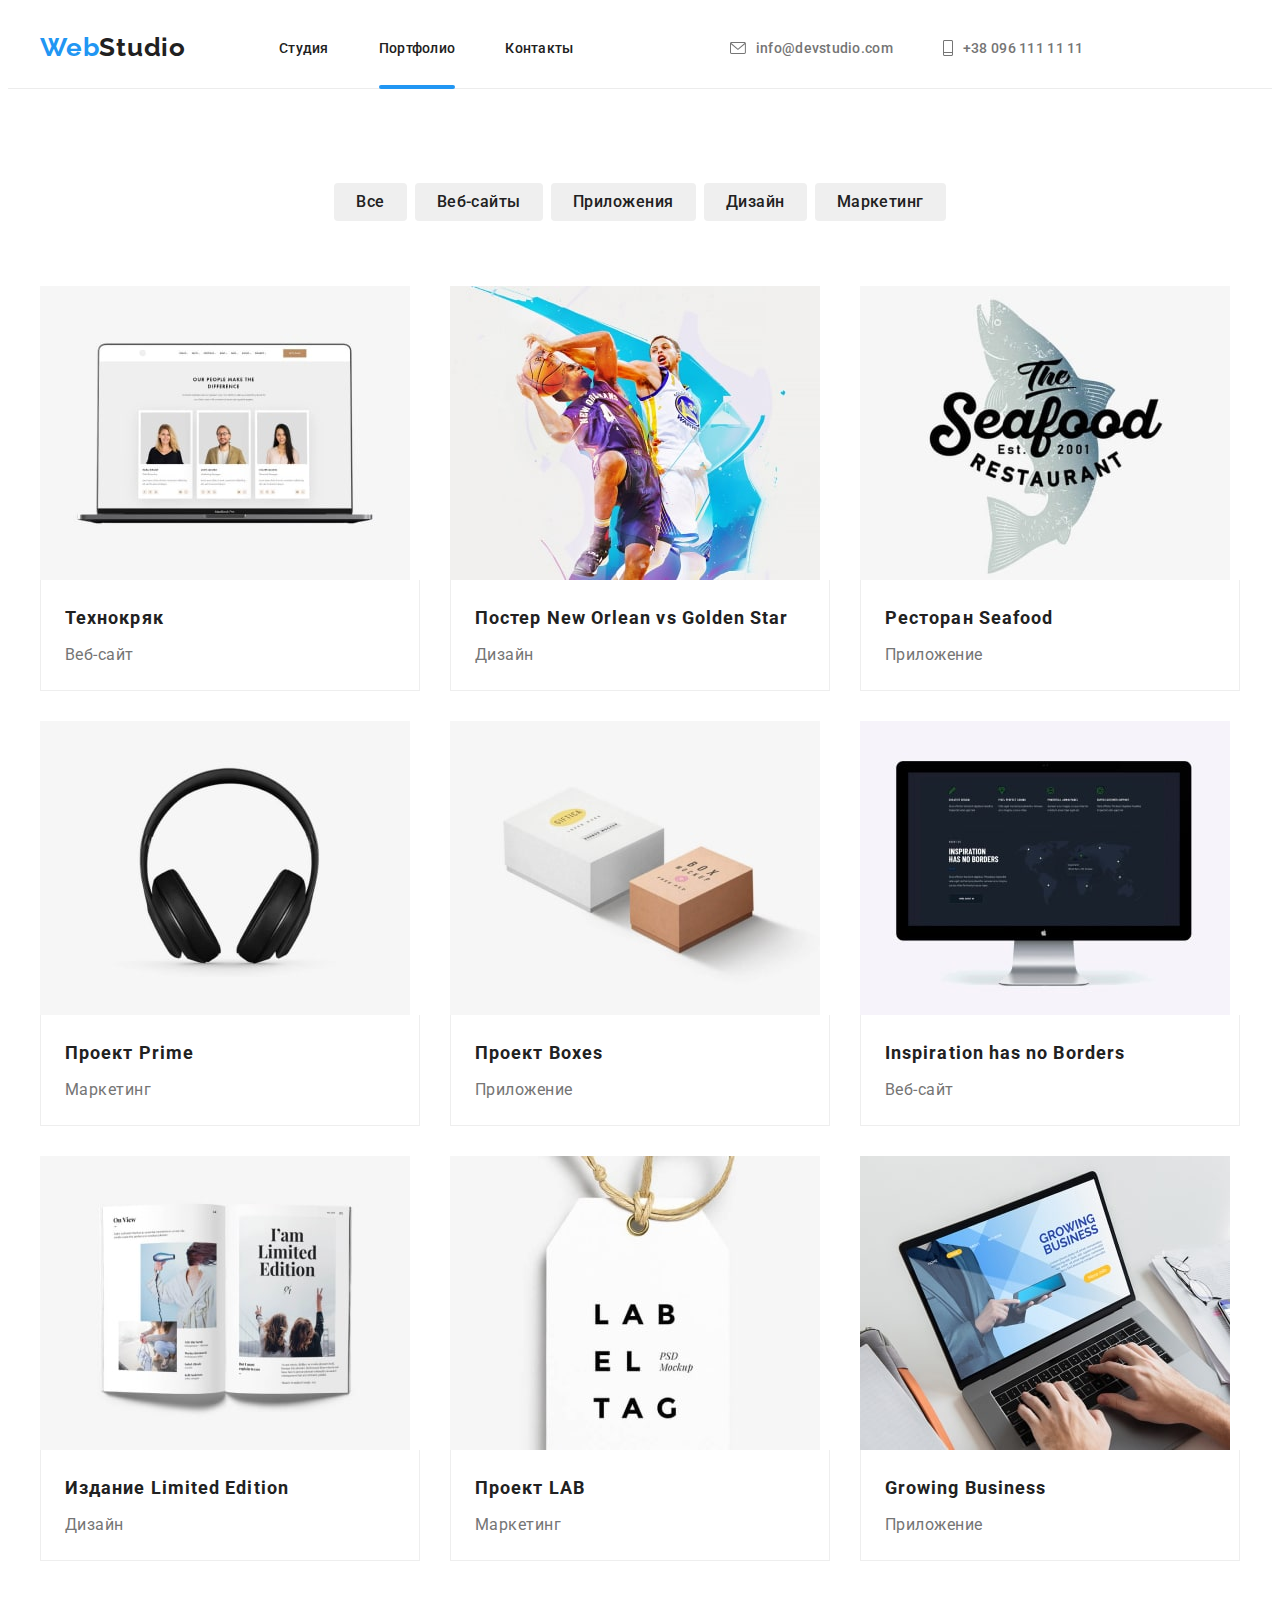
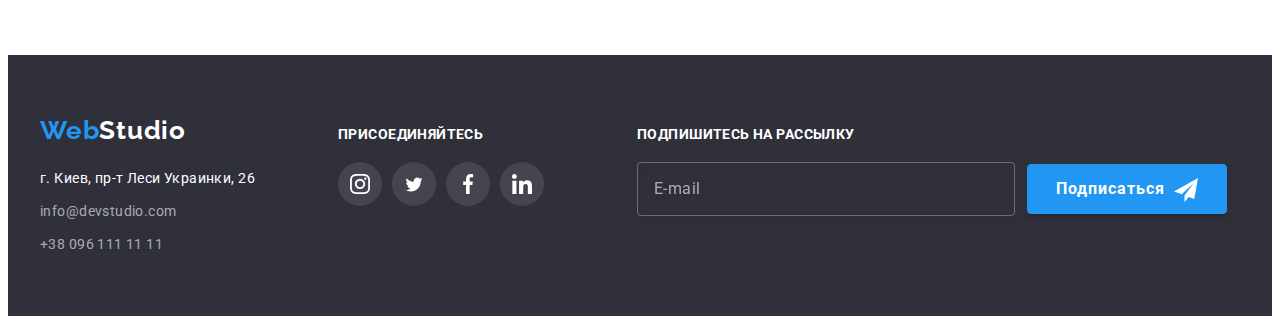
==== commit 15a92213: "Header адаптив" ====
--- a/portfolio.html
+++ b/portfolio.html
@@ -22,7 +22,7 @@
   </head>
   <body>
     <!--Хедер-->
-    <!-- <header class="header">
+    <header class="header">
       <div class="container">
         <a href="./index.html" lang="en" class="logo link"
           ><span class="logo__accent">Web</span>Studio</a
@@ -58,7 +58,7 @@
           </a>
         </div>
       </div>
-    </header> -->
+    </header>
 
     <!--Мейн контент-->
 
--- a/css/main.min.css
+++ b/css/main.min.css
@@ -1 +1 @@
-:root{--main-btn-color: #2196f3;--second-btn-color: #ffffff;--main-title-color: #ffffff;--second-title-color: #2f303a;--accent-blu-color: #2196f3;--accent-white-color: #ffffff}.visually-hidden{position:absolute;white-space:nowrap;width:1px;height:1px;overflow:hidden;border:0;padding:0;clip:rect(0 0 0 0);clip-path:inset(50%);margin:-1px}.container{width:100%;margin:0 auto;padding-left:15px;padding-right:15px}@media screen and (min-width: 480px){.container{width:480px}}@media screen and (min-width: 768px){.container{width:768px}}@media screen and (min-width: 1200px){.container{width:1200px;max-width:1600px}}.btn{font-family:inherit;background-color:var(--main-btn-color);border:none;cursor:pointer;border-radius:4px}.section{padding-top:60px;padding-bottom:60px}@media screen and (min-width: 1200px){.section{padding-top:94px;padding-bottom:94px}}.backdrop{width:100%;height:100%;background-color:rgba(0,0,0,.2);position:fixed;top:0;transition:opacity 250ms,visibility 250ms}.is-hidden{visibility:hidden;opacity:0;pointer-events:none}.no-scroll{overflow:hidden}.modal{width:528px;height:581px;background-color:#fff;box-shadow:0px 1px 3px rgba(0,0,0,.12),0px 1px 1px rgba(0,0,0,.14),0px 2px 1px rgba(0,0,0,.2);border-radius:4px;position:absolute;top:50%;left:50%;transform:translate(-50%, -50%) scale(1) rotate(0);transition:transform 250ms cubic-bezier(0.4, 0, 0.2, 1);padding:40px}.backdrop.is-hidden .modal{transform:translate(-50%, -50%) scale(0) rotate(90deg)}.modal-close-btn{display:flex;justify-content:center;align-items:center;width:30px;height:30px;border:1px solid rgba(0,0,0,.1);border-radius:50%;background:rgba(0,0,0,0);position:absolute;top:8px;right:8px}.modal-close-icon{transition:transform 250ms cubic-bezier(0.4, 0, 0.2, 1)}.modal-close-icon:focus,.modal-close-icon:hover{fill:var(--accent-blu-color)}.modal-title{font-family:"Roboto";font-style:normal;font-weight:700;font-size:20px;line-height:1.15;text-align:center;letter-spacing:.03em;color:#212121;margin-bottom:12px}.modal-field:not(:first-child){margin-top:10px}.input-wrap{position:relative}.user-icon{position:absolute;left:15px;top:50%;transform:translateY(-50%);transition:transform 250ms cubic-bezier(0.4, 0, 0.2, 1)}.modal-label{font-family:"Roboto";font-style:normal;font-weight:400;font-size:12px;line-height:1.1666666667;letter-spacing:.01em;color:#757575;margin-left:auto;margin-bottom:4px;display:block}.modal-input{width:100%;height:40px;border:1px solid rgba(33,33,33,.2);border-radius:4px;outline:none;padding-left:42px;transition:transform 250ms cubic-bezier(0.4, 0, 0.2, 1)}.modal-input:focus{border-color:var(--accent-blu-color)}.modal-input:focus+.user-icon{fill:var(--accent-blu-color)}.modal-text{width:100%;height:120px;font-size:14px;border:1px solid rgba(33,33,33,.2);border-radius:4px;resize:none;outline:none;padding:12px 16px;transition:transform 250ms cubic-bezier(0.4, 0, 0.2, 1)}.modal-text::placeholder{font-family:"Roboto";font-style:normal;font-weight:400;font-size:14px;line-height:1.1428571429;letter-spacing:.01em;color:rgba(117,117,117,.5)}.modal-text:focus{border-color:var(--accent-blu-color)}.check-field{margin-top:20px}.check-text{font-family:"Roboto";font-style:normal;font-weight:400;font-size:14px;line-height:1.7142857143;letter-spacing:.03em;color:#757575;display:flex;align-items:center}.check-text::before{content:"";width:16px;height:15px;border:2px solid #212121;border-radius:2px;margin-right:9px;margin-left:12px;transition:transform 250ms cubic-bezier(0.4, 0, 0.2, 1)}.modal-check:checked+.check-text::before{background-color:var(--accent-blu-color);background-image:url(../images/check.svg);border:none;background-repeat:no-repeat;background-position:center}.modal-check:focus+.check-text::before{border-color:var(--accent-blu-color)}.check-link{font-family:"Roboto";font-style:normal;font-weight:400;font-size:14px;line-height:1.7142857143;letter-spacing:.03em;color:var(--accent-blu-color);align-items:center;display:flex;margin-left:4px}.submit-btn{display:flex;margin:0 auto;padding:10px 55px;width:200px;height:50px;align-items:center;text-align:center;margin-top:30px;background:var(--main-btn-color);box-shadow:0px 4px 4px rgba(0,0,0,.15);border-radius:4px;border:1px solid var(--main-btn-color);font-family:"Roboto";font-style:normal;font-weight:700;font-size:16px;line-height:1.875;letter-spacing:.06em;color:var(--second-btn-color);outline:none}.submit-btn:focus{background-color:#188ce8;box-shadow:0px 4px 4px rgba(0,0,0,.15);transition:transform 250ms cubic-bezier(0.4, 0, 0.2, 1)}.logo{font-family:"Raleway";font-weight:700;font-size:26px;line-height:1.1923076923;letter-spacing:.03em;color:#212121}.logo__accent{font-family:"Raleway";font-weight:700;font-size:26px;line-height:1.1923076923;letter-spacing:.03em;color:var(--accent-blu-color)}p,h1,h2,h3,h4,h5,h6{margin:0}ol,ul{margin:0;padding-left:0}img{display:block;max-width:100%;width:auto;height:auto}button{cursor:pointer}body{font-family:"Roboto","Open Sans",sans-serif;color:#212121}.list{list-style-type:none}.link{text-decoration:none}.header{background-color:#fff;padding-top:24px;padding-bottom:25px;border-bottom:1px solid #ececec}.header .container{display:flex;align-items:center}.nav__list{display:flex;align-items:center;margin-left:93px}.nav__item:not(:last-child){margin-right:50px}.nav__link{position:relative;font-weight:500;font-size:14px;line-height:1.1428571429;letter-spacing:.02em;color:#212121;transition:color 250ms cubic-bezier(0.4, 0, 0.2, 1)}.nav__link.current::after{content:"";position:absolute;width:100%;height:4px;border-radius:2px;background-color:var(--accent-blu-color);left:0;bottom:-33px;transition:color 250ms cubic-bezier(0.4, 0, 0.2, 1)}.nav__link:hover,.nav__link:focus{color:var(--accent-blu-color)}.connect{display:flex;align-items:center;margin-left:auto}.connect__mail{display:flex;align-items:center;font-weight:500;font-size:14px;line-height:1.1428571429;letter-spacing:.02em;color:#757575;margin-right:50px;transition:color 250ms cubic-bezier(0.4, 0, 0.2, 1)}.connect__mail:hover,.connect__mail:focus{color:var(--accent-blu-color)}.connect__mail-icon{fill:currentColor;margin-right:10px;align-self:center}.connect__tel{display:flex;align-items:center;font-weight:500;font-size:14px;line-height:1.1428571429;letter-spacing:.02em;color:#757575;transition:color 250ms cubic-bezier(0.4, 0, 0.2, 1)}.connect__tel:hover,.connect__tel:focus{color:var(--accent-blu-color)}.connect__tel-icon{fill:currentColor;margin-right:10px;align-self:center}.hero{background-color:#c4c4c4;background-image:linear-gradient(rgba(47, 48, 58, 0.4), rgba(47, 48, 58, 0.4)),url(../images/hero-bg-mobile.jpg);background-repeat:no-repeat;background-size:calc(100% - 30px);max-width:480px;flex-grow:1;background-size:cover;margin:0 auto;padding-top:118px;padding-bottom:118px}@media(min-device-pixel-ratio: 2),(min-resolution: 192dpi),(min-resolution: 2dppx){.hero{background-image:linear-gradient(rgba(47, 48, 58, 0.4), rgba(47, 48, 58, 0.4)),url(../images/hero-bg-mobile-2x.jpg)}}@media screen and (min-width: 768px){.hero{background-image:linear-gradient(rgba(47, 48, 58, 0.4), rgba(47, 48, 58, 0.4)),url(../images/hero-bg-tablet.jpg);height:400px;max-width:768px}}@media screen and (min-width: 768px)and (min-device-pixel-ratio: 2),screen and (min-width: 768px)and (min-resolution: 192dpi),screen and (min-width: 768px)and (min-resolution: 2dppx){.hero{background-image:linear-gradient(rgba(47, 48, 58, 0.4), rgba(47, 48, 58, 0.4)),url(../images/hero-bg-tablet-2x.jpg)}}@media screen and (min-width: 1200px){.hero{background-image:linear-gradient(rgba(47, 48, 58, 0.4), rgba(47, 48, 58, 0.4)),url(../images/hero-bg.jpg);height:600px;max-width:1600px;padding-top:200px;padding-bottom:200px}}@media screen and (min-width: 1200px)and (min-device-pixel-ratio: 2),screen and (min-width: 1200px)and (min-resolution: 192dpi),screen and (min-width: 1200px)and (min-resolution: 2dppx){.hero{background-image:linear-gradient(rgba(47, 48, 58, 0.4), rgba(47, 48, 58, 0.4)),url(../images/hero-bg-2x.jpg)}}.hero .container{width:100%;padding:0;padding-left:15px;padding-right:15px}@media screen and (min-width: 768px){.hero .container{width:768px}}@media screen and (min-width: 1200px){.hero .container{width:1200px}}.hero__text{font-weight:900;font-size:26px;line-height:1.62;text-align:center;letter-spacing:.06em;text-transform:uppercase;color:var(--accent-white-color);max-width:360px;margin:0 auto;margin-bottom:30px}@media screen and (min-width: 1200px){.hero__text{font-size:44px;line-height:1.36;max-width:696px}}.hero__btn{font-weight:700;font-size:16px;line-height:1.88;display:flex;align-items:center;text-align:center;letter-spacing:.06em;color:var(--second-btn-color);margin:0 auto;padding:10px 32px 10px 32px}.benefits{background-color:#fff}.benefits__list{width:100%;display:flex;flex-wrap:wrap;gap:30px}.benefits__item{width:100%;max-width:450px}@media screen and (min-width: 768px){.benefits__item{width:calc((100% - 30px)/2);max-width:354px}}@media screen and (min-width: 1200px){.benefits__item{width:calc((100% - 90px)/4);max-width:270px}}.benefits__icon{display:flex;height:120px;margin-bottom:30px;background-color:#f5f4fa;border-radius:4px;justify-content:center;align-items:center}.benefits__top-text{font-weight:700;font-size:14px;line-height:1.1428571429;letter-spacing:.03em;text-transform:uppercase;color:#212121;margin-bottom:10px}@media screen and (min-width: 480px){.benefits__top-text{text-align:center}}@media screen and (min-width: 768px){.benefits__top-text{text-align:start}}@media screen and (min-width: 1200px){.benefits__top-text{text-align:start}}.benefits__title{font-size:14px;line-height:1.7142857143;letter-spacing:.03em;color:#757575}@media screen and (max-width: 480px){.about{display:none}}@media screen and (min-width: 480px){.about{display:none}}@media screen and (min-width: 1200px){.about{display:block;background-color:#fff;padding-bottom:94px}}.about__text{font-weight:700;font-size:36px;line-height:1.1666666667;text-align:center;letter-spacing:.03em;color:#212121;margin-bottom:50px}.about__list{display:flex;flex-direction:row}.about__item{position:relative;overflow:visible}.about__item:not(:last-child){margin-right:30px}.about__item-overlay{position:absolute;display:flex;flex-wrap:wrap;bottom:0;width:100%;height:70px;padding:27px 82px;font-size:14px;line-height:1.1428571429;text-align:center;letter-spacing:.03em;text-transform:uppercase;color:#fff;background-color:rgba(47,48,58,.8)}.team{width:100%;background-color:#f5f4fa}.team__text{font-weight:700;font-size:36px;line-height:1.1666666667;text-align:center;letter-spacing:.03em;color:#212121;margin-bottom:30px}@media screen and (min-width: 1200px){.team__text{margin-bottom:50px}}.team__list{width:100%;display:flex;flex-wrap:wrap;gap:30px}.team__item{background-color:#fff;box-shadow:0px 1px 3px rgba(0,0,0,.12),0px 1px 1px rgba(0,0,0,.14),0px 2px 1px rgba(0,0,0,.2);border-radius:0px 0px 4px 4px;width:100%}@media screen and (min-width: 768px){.team__item{width:calc((100% - 30px)/2)}}@media screen and (min-width: 1200px){.team__item{width:calc((100% - 90px)/4)}}.team__item-card-text{padding-top:30px;padding-bottom:24px}@media screen and (min-width: 1200px){.team__item-card-text{padding-bottom:30px}}.team__top-text{font-weight:500;font-size:16px;line-height:1.1875;text-align:center;letter-spacing:.03em;color:#212121;margin-bottom:10px}.team__bottom-text{font-size:16px;line-height:1.1875;text-align:center;letter-spacing:.03em;color:#757575}.soc-team__list{display:flex;justify-content:center;margin-top:16px;margin-left:0 auto}.soc-team__item{width:44px;height:44px}.soc-team__item:not(:last-child){margin-right:10px}.soc-team__link{width:100%;height:100%;border-radius:50%;background-color:#fff;display:flex;justify-content:center;align-items:center;transition:background-color 250ms cubic-bezier(0.4, 0, 0.2, 1)}.soc-team__link:hover,.soc-team__link:focus{background-color:var(--accent-blu-color)}.soc-team__icon{fill:#afb1b8;transition:fill 250ms cubic-bezier(0.4, 0, 0.2, 1)}.soc-team__link:hover .soc-team__icon,.soc-team__link:focus .soc-team__icon{fill:#fff}.regular-customers{background-color:#fff}.regular-customers__text{font-weight:700;font-size:36px;line-height:1.1666666667;text-align:center;letter-spacing:.03em;color:#212121;margin-bottom:50px}.regular-customers__list{margin-left:0 auto;width:100%;display:flex;flex-wrap:wrap;gap:30px}.regular-customers__item{width:170px;height:92px;background-color:#fff;width:100%;max-width:210px}@media screen and (min-width: 768px){.regular-customers__item{width:calc((100% - 30px)/2);max-width:226px}}@media screen and (min-width: 1200px){.regular-customers__item{width:calc((100% - 90px)/4);max-width:170px}}.regular-customers__link{width:100%;height:100%;background-color:#fff;border:1px solid #afb1b8;border-radius:4px;display:flex;justify-content:center;align-items:center;transition:border 250ms cubic-bezier(0.4, 0, 0.2, 1)}.regular-customers__link:hover,.regular-customers__link:focus{border:1px solid var(--accent-blu-color)}.regular-customers__icon{fill:#afb1b8;transition:fill 250ms cubic-bezier(0.4, 0, 0.2, 1)}.regular-customers__link:hover .regular-customers__icon,.regular-customers__link:focus .regular-customers__icon{fill:var(--accent-blu-color)}.footer{background-color:#2f303a;padding-top:60px;padding-bottom:60px}.footer .container{display:flex;flex-wrap:wrap}@media screen and (min-width: 1200px){.footer .container{align-items:baseline}}.footer__logo{font-family:"Raleway";font-weight:700;font-size:26px;line-height:1.1923076923;letter-spacing:.03em;color:var(--accent-white-color)}.contact__addres-item{margin-top:20px;margin-bottom:9px}.contact__addres-link{font-style:normal;font-weight:400;font-size:14px;line-height:1.7142857143;letter-spacing:.03em;color:#fff;transition:color 250ms cubic-bezier(0.4, 0, 0.2, 1)}.contact__addres-link:hover,.contact__addres-link:focus{color:var(--accent-blu-color)}.contact__addres-mail{font-style:normal;font-size:14px;line-height:1.7142857143;letter-spacing:.03em;color:rgba(255,255,255,.6);transition:color 250ms cubic-bezier(0.4, 0, 0.2, 1)}.contact__addres-mail:hover,.contact__addres-mail:focus{color:var(--accent-blu-color)}.contact__addres-tel{font-style:normal;font-size:14px;line-height:1.7142857143;letter-spacing:.03em;color:rgba(255,255,255,.6);display:block;margin-top:9px;transition:color 250ms cubic-bezier(0.4, 0, 0.2, 1)}.contact__addres-tel:hover,.contact__addres-tel:focus{color:var(--accent-blu-color)}.soc{margin-left:70px}.soc__text{font-family:"Roboto";font-style:normal;font-weight:700;font-size:14px;line-height:1.1428571429;letter-spacing:.03em;text-transform:uppercase;color:#fff;justify-content:center}.soc__list{display:flex;margin-top:20px}.soc__item{width:44px;height:44px}.soc__item:not(:last-child){margin-right:10px}.soc__link{width:100%;height:100%;border-radius:50%;background-color:rgba(255,255,255,.1);display:flex;justify-content:center;align-items:center;transition:background-color 250ms cubic-bezier(0.4, 0, 0.2, 1)}.soc__link:hover,.soc__link:focus{background-color:var(--accent-blu-color)}.soc__icon{fill:#fff}.subscribe{margin:0 auto;justify-content:center}@media screen and (min-width: 1200px){.subscribe{margin-left:93px}}.subscribe .container{flex-direction:column}.subscribe__wrap{display:flex;flex-direction:column;align-content:center}@media screen and (min-width: 1200px){.subscribe__wrap{flex-direction:row}}.subscribe__title{font-family:"Roboto";font-style:normal;font-weight:700;font-size:14px;line-height:1.1428571429;letter-spacing:.03em;text-transform:uppercase;color:#fff;justify-content:center;margin-bottom:20px}.subscribe__input{width:450px;height:50px;border:1px solid rgba(255,255,255,.3);filter:drop-shadow(0px 4px 4px rgba(0, 0, 0, 0.15));border-radius:4px;outline:none;background-color:rgba(0,0,0,0);padding-left:16px;align-items:center;color:rgba(255,255,255,.6);margin-right:12px}@media screen and (min-width: 1200px){.subscribe__input{width:358px}}.subscribe__input::placeholder{font-family:"Roboto";font-style:normal;font-weight:400;font-size:16px;line-height:1.25;display:flex;align-items:center;letter-spacing:.03em;color:rgba(255,255,255,.6)}.subscribe__btn{display:flex;align-items:center;position:relative;padding:10px 62px 10px 29px;margin-top:20px;width:200px;height:50px;background:var(--main-btn-color);box-shadow:0px 4px 4px rgba(0,0,0,.15);border-radius:4px;border:1px solid var(--main-btn-color);font-family:"Roboto";font-style:normal;font-weight:700;font-size:16px;line-height:1.875;letter-spacing:.06em;color:var(--second-btn-color);outline:none}@media screen and (min-width: 1200px){.subscribe__btn{margin-top:0px}}.subscribe__icon{fill:#fff;position:absolute;right:28px;top:13px}.button__list{margin-bottom:40px;width:100%;display:flex;flex-wrap:wrap;justify-content:start}@media screen and (min-width: 768px){.button__list{flex-direction:row;justify-content:center;margin-bottom:30px}}@media screen and (min-width: 1200px){.button__list{flex-direction:row;justify-content:center;margin-bottom:50px}}.button__item{margin-bottom:15px}.button__item:not(:last-child){margin-right:8px}.button__btn{font-family:inherit;font-weight:500;font-size:16px;line-height:1.625;text-align:center;letter-spacing:.03em;color:#212121;border:none;border-radius:4px;padding:6px 22px 6px 22px;transition:background-color 250ms cubic-bezier(0.4, 0, 0.2, 1),color 250ms cubic-bezier(0.4, 0, 0.2, 1),box-shadow 250ms cubic-bezier(0.4, 0, 0.2, 1)}.button__btn:hover,.button__btn:focus{background-color:var(--accent-blu-color);color:var(--accent-white-color);box-shadow:0px 3px 1px rgba(0,0,0,.1),0px 1px 2px rgba(0,0,0,.08),0px 2px 2px rgba(0,0,0,.12);border-radius:4px}.card-set__list{width:100%;display:flex;flex-wrap:wrap;gap:30px}.card-set__item{transition:box-shadow 250ms cubic-bezier(0.4, 0, 0.2, 1);width:100%}.card-set__item:hover,.card-set__item:focus{box-shadow:0px 1px 1px rgba(0,0,0,.12),0px 4px 4px rgba(0,0,0,.06),1px 4px 6px rgba(0,0,0,.16)}@media screen and (min-width: 768px){.card-set__item{width:calc((100% - 30px)/2);display:flex;flex-direction:column}}@media screen and (min-width: 1200px){.card-set__item{width:calc((100% - 60px)/3)}}@media screen and (min-width: 768px){.card-set__item .card-set__item-description{flex-grow:1}}.card-set__item-wrap{position:relative;overflow:hidden}.card-set__item-text{position:absolute;top:0;height:100%;padding:63px 24px;color:var(--main-title-color);background:rgba(33,150,243,.9);font-size:18px;line-height:1.5555555556;letter-spacing:.03em;transform:translateY(100%);transition:transform 250ms cubic-bezier(0.4, 0, 0.2, 1)}.card-set__item:hover .card-set__item-text{transform:translateY(0%)}.card-set__item-description{padding-top:20px;padding-bottom:20px;border-left:1px solid #eee;border-right:1px solid #eee;border-bottom:1px solid #eee}.card-set__top-text{font-weight:700;font-size:18px;line-height:2;letter-spacing:.06em;color:#212121;padding-left:24px;padding-right:24px}.card-set__title{font-size:16px;line-height:1.875;letter-spacing:.03em;color:#757575;margin-top:4px;padding-left:24px;padding-right:24px}/*# sourceMappingURL=main.min.css.map */+:root{--main-btn-color: #2196f3;--second-btn-color: #ffffff;--main-title-color: #ffffff;--second-title-color: #2f303a;--accent-blu-color: #2196f3;--accent-white-color: #ffffff}.visually-hidden{position:absolute;white-space:nowrap;width:1px;height:1px;overflow:hidden;border:0;padding:0;clip:rect(0 0 0 0);clip-path:inset(50%);margin:-1px}.container{width:100%;margin:0 auto;padding-left:15px;padding-right:15px}@media screen and (min-width: 480px){.container{width:480px}}@media screen and (min-width: 768px){.container{width:768px}}@media screen and (min-width: 1200px){.container{width:1200px;max-width:1600px}}.btn{font-family:inherit;background-color:var(--main-btn-color);border:none;cursor:pointer;border-radius:4px}.section{padding-top:60px;padding-bottom:60px}@media screen and (min-width: 1200px){.section{padding-top:94px;padding-bottom:94px}}.backdrop{width:100%;height:100%;background-color:rgba(0,0,0,.2);position:fixed;top:0;transition:opacity 250ms,visibility 250ms}.is-hidden{visibility:hidden;opacity:0;pointer-events:none}.no-scroll{overflow:hidden}.modal{width:528px;height:581px;background-color:#fff;box-shadow:0px 1px 3px rgba(0,0,0,.12),0px 1px 1px rgba(0,0,0,.14),0px 2px 1px rgba(0,0,0,.2);border-radius:4px;position:absolute;top:50%;left:50%;transform:translate(-50%, -50%) scale(1) rotate(0);transition:transform 250ms cubic-bezier(0.4, 0, 0.2, 1);padding:40px}.backdrop.is-hidden .modal{transform:translate(-50%, -50%) scale(0) rotate(90deg)}.modal-close-btn{display:flex;justify-content:center;align-items:center;width:30px;height:30px;border:1px solid rgba(0,0,0,.1);border-radius:50%;background:rgba(0,0,0,0);position:absolute;top:8px;right:8px}.modal-close-icon{transition:transform 250ms cubic-bezier(0.4, 0, 0.2, 1)}.modal-close-icon:focus,.modal-close-icon:hover{fill:var(--accent-blu-color)}.modal-title{font-family:"Roboto";font-style:normal;font-weight:700;font-size:20px;line-height:1.15;text-align:center;letter-spacing:.03em;color:#212121;margin-bottom:12px}.modal-field:not(:first-child){margin-top:10px}.input-wrap{position:relative}.user-icon{position:absolute;left:15px;top:50%;transform:translateY(-50%);transition:transform 250ms cubic-bezier(0.4, 0, 0.2, 1)}.modal-label{font-family:"Roboto";font-style:normal;font-weight:400;font-size:12px;line-height:1.1666666667;letter-spacing:.01em;color:#757575;margin-left:auto;margin-bottom:4px;display:block}.modal-input{width:100%;height:40px;border:1px solid rgba(33,33,33,.2);border-radius:4px;outline:none;padding-left:42px;transition:transform 250ms cubic-bezier(0.4, 0, 0.2, 1)}.modal-input:focus{border-color:var(--accent-blu-color)}.modal-input:focus+.user-icon{fill:var(--accent-blu-color)}.modal-text{width:100%;height:120px;font-size:14px;border:1px solid rgba(33,33,33,.2);border-radius:4px;resize:none;outline:none;padding:12px 16px;transition:transform 250ms cubic-bezier(0.4, 0, 0.2, 1)}.modal-text::placeholder{font-family:"Roboto";font-style:normal;font-weight:400;font-size:14px;line-height:1.1428571429;letter-spacing:.01em;color:rgba(117,117,117,.5)}.modal-text:focus{border-color:var(--accent-blu-color)}.check-field{margin-top:20px}.check-text{font-family:"Roboto";font-style:normal;font-weight:400;font-size:14px;line-height:1.7142857143;letter-spacing:.03em;color:#757575;display:flex;align-items:center}.check-text::before{content:"";width:16px;height:15px;border:2px solid #212121;border-radius:2px;margin-right:9px;margin-left:12px;transition:transform 250ms cubic-bezier(0.4, 0, 0.2, 1)}.modal-check:checked+.check-text::before{background-color:var(--accent-blu-color);background-image:url(../images/check.svg);border:none;background-repeat:no-repeat;background-position:center}.modal-check:focus+.check-text::before{border-color:var(--accent-blu-color)}.check-link{font-family:"Roboto";font-style:normal;font-weight:400;font-size:14px;line-height:1.7142857143;letter-spacing:.03em;color:var(--accent-blu-color);align-items:center;display:flex;margin-left:4px}.submit-btn{display:flex;margin:0 auto;padding:10px 55px;width:200px;height:50px;align-items:center;text-align:center;margin-top:30px;background:var(--main-btn-color);box-shadow:0px 4px 4px rgba(0,0,0,.15);border-radius:4px;border:1px solid var(--main-btn-color);font-family:"Roboto";font-style:normal;font-weight:700;font-size:16px;line-height:1.875;letter-spacing:.06em;color:var(--second-btn-color);outline:none}.submit-btn:focus{background-color:#188ce8;box-shadow:0px 4px 4px rgba(0,0,0,.15);transition:transform 250ms cubic-bezier(0.4, 0, 0.2, 1)}.logo{font-family:"Raleway";font-weight:700;font-size:26px;line-height:1.1923076923;letter-spacing:.03em;color:#212121}.logo__accent{font-family:"Raleway";font-weight:700;font-size:26px;line-height:1.1923076923;letter-spacing:.03em;color:var(--accent-blu-color)}p,h1,h2,h3,h4,h5,h6{margin:0}ol,ul{margin:0;padding-left:0}img{display:block;max-width:100%;width:auto;height:auto}button{cursor:pointer}body{font-family:"Roboto","Open Sans",sans-serif;color:#212121}.list{list-style-type:none}.link{text-decoration:none}.header{background-color:#fff;padding-top:24px;padding-bottom:25px;border-bottom:1px solid #ececec}.header .container{display:flex;align-items:center}.nav__list{display:flex;align-items:center;margin-left:93px}.nav__item:not(:last-child){margin-right:50px}.nav__link{position:relative;font-weight:500;font-size:14px;line-height:1.1428571429;letter-spacing:.02em;color:#212121;transition:color 250ms cubic-bezier(0.4, 0, 0.2, 1)}.nav__link.current::after{content:"";position:absolute;width:100%;height:4px;border-radius:2px;background-color:var(--accent-blu-color);left:0;bottom:-33px;transition:color 250ms cubic-bezier(0.4, 0, 0.2, 1)}.nav__link:hover,.nav__link:focus{color:var(--accent-blu-color)}@media screen and (min-width: 768px){.connect{display:block}}@media screen and (min-width: 1200px){.connect{display:flex;margin-left:auto;margin:0 auto}}.connect__mail{display:flex;align-items:center;font-weight:500;font-size:14px;line-height:1.1428571429;letter-spacing:.02em;color:#757575;transition:color 250ms cubic-bezier(0.4, 0, 0.2, 1)}@media screen and (min-width: 768px){.connect__mail{margin-bottom:10px}}@media screen and (min-width: 1200px){.connect__mail{margin-bottom:0px;margin-right:50px}}.connect__mail:hover,.connect__mail:focus{color:var(--accent-blu-color)}.connect__mail-icon{fill:currentColor;margin-right:10px;align-self:center}.connect__tel{display:flex;align-items:center;font-weight:500;font-size:14px;line-height:1.1428571429;letter-spacing:.02em;color:#757575;transition:color 250ms cubic-bezier(0.4, 0, 0.2, 1)}.connect__tel:hover,.connect__tel:focus{color:var(--accent-blu-color)}.connect__tel-icon{fill:currentColor;margin-right:10px;align-self:center}.hero{background-color:#c4c4c4;background-image:linear-gradient(rgba(47, 48, 58, 0.4), rgba(47, 48, 58, 0.4)),url(../images/hero-bg-mobile.jpg);background-repeat:no-repeat;background-size:calc(100% - 30px);max-width:480px;flex-grow:1;background-size:cover;margin:0 auto;padding-top:118px;padding-bottom:118px}@media(min-device-pixel-ratio: 2),(min-resolution: 192dpi),(min-resolution: 2dppx){.hero{background-image:linear-gradient(rgba(47, 48, 58, 0.4), rgba(47, 48, 58, 0.4)),url(../images/hero-bg-mobile-2x.jpg)}}@media screen and (min-width: 768px){.hero{background-image:linear-gradient(rgba(47, 48, 58, 0.4), rgba(47, 48, 58, 0.4)),url(../images/hero-bg-tablet.jpg);height:400px;max-width:768px}}@media screen and (min-width: 768px)and (min-device-pixel-ratio: 2),screen and (min-width: 768px)and (min-resolution: 192dpi),screen and (min-width: 768px)and (min-resolution: 2dppx){.hero{background-image:linear-gradient(rgba(47, 48, 58, 0.4), rgba(47, 48, 58, 0.4)),url(../images/hero-bg-tablet-2x.jpg)}}@media screen and (min-width: 1200px){.hero{background-image:linear-gradient(rgba(47, 48, 58, 0.4), rgba(47, 48, 58, 0.4)),url(../images/hero-bg.jpg);height:600px;max-width:1600px;padding-top:200px;padding-bottom:200px}}@media screen and (min-width: 1200px)and (min-device-pixel-ratio: 2),screen and (min-width: 1200px)and (min-resolution: 192dpi),screen and (min-width: 1200px)and (min-resolution: 2dppx){.hero{background-image:linear-gradient(rgba(47, 48, 58, 0.4), rgba(47, 48, 58, 0.4)),url(../images/hero-bg-2x.jpg)}}.hero .container{width:100%;padding:0;padding-left:15px;padding-right:15px}@media screen and (min-width: 768px){.hero .container{width:768px}}@media screen and (min-width: 1200px){.hero .container{width:1200px}}.hero__text{font-weight:900;font-size:26px;line-height:1.62;text-align:center;letter-spacing:.06em;text-transform:uppercase;color:var(--accent-white-color);max-width:360px;margin:0 auto;margin-bottom:30px}@media screen and (min-width: 1200px){.hero__text{font-size:44px;line-height:1.36;max-width:696px}}.hero__btn{font-weight:700;font-size:16px;line-height:1.88;display:flex;align-items:center;text-align:center;letter-spacing:.06em;color:var(--second-btn-color);margin:0 auto;padding:10px 32px 10px 32px}.benefits{background-color:#fff}.benefits__list{width:100%;display:flex;flex-wrap:wrap;gap:30px}.benefits__item{width:100%;max-width:450px}@media screen and (min-width: 768px){.benefits__item{width:calc((100% - 30px)/2);max-width:354px}}@media screen and (min-width: 1200px){.benefits__item{width:calc((100% - 90px)/4);max-width:270px}}.benefits__icon{display:flex;height:120px;margin-bottom:30px;background-color:#f5f4fa;border-radius:4px;justify-content:center;align-items:center}.benefits__top-text{font-weight:700;font-size:14px;line-height:1.1428571429;letter-spacing:.03em;text-transform:uppercase;color:#212121;margin-bottom:10px}@media screen and (min-width: 480px){.benefits__top-text{text-align:center}}@media screen and (min-width: 768px){.benefits__top-text{text-align:start}}@media screen and (min-width: 1200px){.benefits__top-text{text-align:start}}.benefits__title{font-size:14px;line-height:1.7142857143;letter-spacing:.03em;color:#757575}@media screen and (max-width: 480px){.about{display:none}}@media screen and (min-width: 480px){.about{display:none}}@media screen and (min-width: 1200px){.about{display:block;background-color:#fff;padding-bottom:94px}}.about__text{font-weight:700;font-size:36px;line-height:1.1666666667;text-align:center;letter-spacing:.03em;color:#212121;margin-bottom:50px}.about__list{display:flex;flex-direction:row}.about__item{position:relative;overflow:visible}.about__item:not(:last-child){margin-right:30px}.about__item-overlay{position:absolute;display:flex;flex-wrap:wrap;bottom:0;width:100%;height:70px;padding:27px 82px;font-size:14px;line-height:1.1428571429;text-align:center;letter-spacing:.03em;text-transform:uppercase;color:#fff;background-color:rgba(47,48,58,.8)}.team{width:100%;background-color:#f5f4fa}.team__text{font-weight:700;font-size:36px;line-height:1.1666666667;text-align:center;letter-spacing:.03em;color:#212121;margin-bottom:30px}@media screen and (min-width: 1200px){.team__text{margin-bottom:50px}}.team__list{width:100%;display:flex;flex-wrap:wrap;gap:30px}.team__item{background-color:#fff;box-shadow:0px 1px 3px rgba(0,0,0,.12),0px 1px 1px rgba(0,0,0,.14),0px 2px 1px rgba(0,0,0,.2);border-radius:0px 0px 4px 4px;width:100%}@media screen and (min-width: 768px){.team__item{width:calc((100% - 30px)/2)}}@media screen and (min-width: 1200px){.team__item{width:calc((100% - 90px)/4)}}.team__item-card-text{padding-top:30px;padding-bottom:24px}@media screen and (min-width: 1200px){.team__item-card-text{padding-bottom:30px}}.team__top-text{font-weight:500;font-size:16px;line-height:1.1875;text-align:center;letter-spacing:.03em;color:#212121;margin-bottom:10px}.team__bottom-text{font-size:16px;line-height:1.1875;text-align:center;letter-spacing:.03em;color:#757575}.soc-team__list{display:flex;justify-content:center;margin-top:16px;margin-left:0 auto}.soc-team__item{width:44px;height:44px}.soc-team__item:not(:last-child){margin-right:10px}.soc-team__link{width:100%;height:100%;border-radius:50%;background-color:#fff;display:flex;justify-content:center;align-items:center;transition:background-color 250ms cubic-bezier(0.4, 0, 0.2, 1)}.soc-team__link:hover,.soc-team__link:focus{background-color:var(--accent-blu-color)}.soc-team__icon{fill:#afb1b8;transition:fill 250ms cubic-bezier(0.4, 0, 0.2, 1)}.soc-team__link:hover .soc-team__icon,.soc-team__link:focus .soc-team__icon{fill:#fff}.regular-customers{background-color:#fff}.regular-customers__text{font-weight:700;font-size:36px;line-height:1.1666666667;text-align:center;letter-spacing:.03em;color:#212121;margin-bottom:50px}.regular-customers__list{margin-left:0 auto;width:100%;display:flex;flex-wrap:wrap;gap:30px}.regular-customers__item{width:170px;height:92px;background-color:#fff;width:100%;max-width:210px}@media screen and (min-width: 768px){.regular-customers__item{width:calc((100% - 30px)/2);max-width:226px}}@media screen and (min-width: 1200px){.regular-customers__item{width:calc((100% - 90px)/4);max-width:170px}}.regular-customers__link{width:100%;height:100%;background-color:#fff;border:1px solid #afb1b8;border-radius:4px;display:flex;justify-content:center;align-items:center;transition:border 250ms cubic-bezier(0.4, 0, 0.2, 1)}.regular-customers__link:hover,.regular-customers__link:focus{border:1px solid var(--accent-blu-color)}.regular-customers__icon{fill:#afb1b8;transition:fill 250ms cubic-bezier(0.4, 0, 0.2, 1)}.regular-customers__link:hover .regular-customers__icon,.regular-customers__link:focus .regular-customers__icon{fill:var(--accent-blu-color)}.footer{background-color:#2f303a;padding-top:60px;padding-bottom:60px}.footer .container{display:block}@media screen and (min-width: 768px){.footer .container{display:flex;align-items:baseline;flex-wrap:wrap}}@media screen and (min-width: 1200px){.footer .container{display:flex;align-items:baseline;flex-wrap:wrap}}.contact{display:block;text-align:center;justify-content:center;align-items:center;margin:0 auto}@media screen and (min-width: 768px){.contact{margin-left:76px;margin-bottom:0px}}@media screen and (min-width: 1200px){.contact{display:block;margin-left:0px;margin-bottom:0px;text-align:left}}.footer__logo{font-family:"Raleway";font-weight:700;font-size:26px;line-height:1.1923076923;letter-spacing:.03em;color:var(--accent-white-color)}.contact__addres-item{margin-top:20px;margin-bottom:9px}.contact__addres-link{font-style:normal;font-weight:400;font-size:14px;line-height:1.7142857143;letter-spacing:.03em;color:#fff;transition:color 250ms cubic-bezier(0.4, 0, 0.2, 1)}.contact__addres-link:hover,.contact__addres-link:focus{color:var(--accent-blu-color)}.contact__addres-mail{font-style:normal;font-size:14px;line-height:1.7142857143;letter-spacing:.03em;color:rgba(255,255,255,.6);transition:color 250ms cubic-bezier(0.4, 0, 0.2, 1)}.contact__addres-mail:hover,.contact__addres-mail:focus{color:var(--accent-blu-color)}.contact__addres-tel{font-style:normal;font-size:14px;line-height:1.7142857143;letter-spacing:.03em;color:rgba(255,255,255,.6);display:block;margin-top:9px;transition:color 250ms cubic-bezier(0.4, 0, 0.2, 1)}.contact__addres-tel:hover,.contact__addres-tel:focus{color:var(--accent-blu-color)}.soc{display:block;margin-top:60px;text-align:center}@media screen and (min-width: 768px){.soc{margin:0 auto}}@media screen and (min-width: 1200px){.soc{margin-left:70px;margin-right:0px;text-align:left}}.soc__text{font-family:"Roboto";font-style:normal;font-weight:700;font-size:14px;line-height:1.1428571429;letter-spacing:.03em;text-transform:uppercase;color:#fff}@media screen and (min-width: 1200px){.soc__text{justify-content:start}}.soc__list{display:flex;margin-top:20px;align-items:center;justify-content:center}.soc__item{width:44px;height:44px}.soc__item:not(:last-child){margin-right:10px}.soc__link{width:100%;height:100%;border-radius:50%;background-color:rgba(255,255,255,.1);display:flex;justify-content:center;align-items:center;transition:background-color 250ms cubic-bezier(0.4, 0, 0.2, 1)}.soc__link:hover,.soc__link:focus{background-color:var(--accent-blu-color)}.soc__icon{fill:#fff}.subscribe{margin:0 auto;margin-top:60px;display:flex;flex-direction:column;justify-content:center;align-items:center}@media screen and (min-width: 1200px){.subscribe{margin-left:93px;margin-top:0px;display:block}}.subscribe__wrap{display:flex;flex-direction:column;justify-content:center;align-items:center}@media screen and (min-width: 1200px){.subscribe__wrap{flex-direction:row}}.subscribe__title{font-family:"Roboto";font-style:normal;font-weight:700;font-size:14px;line-height:1.1428571429;letter-spacing:.03em;text-transform:uppercase;color:#fff;margin-bottom:20px}.subscribe__input{width:450px;height:50px;border:1px solid rgba(255,255,255,.3);filter:drop-shadow(0px 4px 4px rgba(0, 0, 0, 0.15));border-radius:4px;outline:none;background-color:rgba(0,0,0,0);padding-left:16px;align-items:center;color:rgba(255,255,255,.6);margin-right:12px}@media screen and (min-width: 1200px){.subscribe__input{width:358px}}.subscribe__input::placeholder{font-family:"Roboto";font-style:normal;font-weight:400;font-size:16px;line-height:1.25;align-items:center;letter-spacing:.03em;color:rgba(255,255,255,.6)}.subscribe__btn{display:flex;align-items:center;justify-content:center;position:relative;padding:10px 62px 10px 29px;margin-top:20px;width:200px;height:50px;background:var(--main-btn-color);box-shadow:0px 4px 4px rgba(0,0,0,.15);border-radius:4px;border:1px solid var(--main-btn-color);font-family:"Roboto";font-style:normal;font-weight:700;font-size:16px;line-height:1.875;letter-spacing:.06em;color:var(--second-btn-color);outline:none}@media screen and (min-width: 1200px){.subscribe__btn{margin-top:0px}}.subscribe__icon{fill:#fff;position:absolute;right:28px;top:13px}.button__list{margin-bottom:40px;width:100%;display:flex;flex-wrap:wrap;justify-content:start}@media screen and (min-width: 768px){.button__list{flex-direction:row;justify-content:center;margin-bottom:30px}}@media screen and (min-width: 1200px){.button__list{flex-direction:row;justify-content:center;margin-bottom:50px}}.button__item{margin-bottom:15px}.button__item:not(:last-child){margin-right:8px}.button__btn{font-family:inherit;font-weight:500;font-size:16px;line-height:1.625;text-align:center;letter-spacing:.03em;color:#212121;border:none;border-radius:4px;padding:6px 22px 6px 22px;transition:background-color 250ms cubic-bezier(0.4, 0, 0.2, 1),color 250ms cubic-bezier(0.4, 0, 0.2, 1),box-shadow 250ms cubic-bezier(0.4, 0, 0.2, 1)}.button__btn:hover,.button__btn:focus{background-color:var(--accent-blu-color);color:var(--accent-white-color);box-shadow:0px 3px 1px rgba(0,0,0,.1),0px 1px 2px rgba(0,0,0,.08),0px 2px 2px rgba(0,0,0,.12);border-radius:4px}.card-set__list{width:100%;display:flex;flex-wrap:wrap;gap:30px}.card-set__item{transition:box-shadow 250ms cubic-bezier(0.4, 0, 0.2, 1);width:100%}.card-set__item:hover,.card-set__item:focus{box-shadow:0px 1px 1px rgba(0,0,0,.12),0px 4px 4px rgba(0,0,0,.06),1px 4px 6px rgba(0,0,0,.16)}@media screen and (min-width: 768px){.card-set__item{width:calc((100% - 30px)/2);display:flex;flex-direction:column}}@media screen and (min-width: 1200px){.card-set__item{width:calc((100% - 60px)/3)}}@media screen and (min-width: 768px){.card-set__item .card-set__item-description{flex-grow:1}}.card-set__item-wrap{position:relative;overflow:hidden}.card-set__item-text{position:absolute;top:0;height:100%;padding:63px 24px;color:var(--main-title-color);background:rgba(33,150,243,.9);font-size:18px;line-height:1.5555555556;letter-spacing:.03em;transform:translateY(100%);transition:transform 250ms cubic-bezier(0.4, 0, 0.2, 1)}.card-set__item:hover .card-set__item-text{transform:translateY(0%)}.card-set__item-description{padding-top:20px;padding-bottom:20px;border-left:1px solid #eee;border-right:1px solid #eee;border-bottom:1px solid #eee}.card-set__top-text{font-weight:700;font-size:18px;line-height:2;letter-spacing:.06em;color:#212121;padding-left:24px;padding-right:24px}.card-set__title{font-size:16px;line-height:1.875;letter-spacing:.03em;color:#757575;margin-top:4px;padding-left:24px;padding-right:24px}/*# sourceMappingURL=main.min.css.map */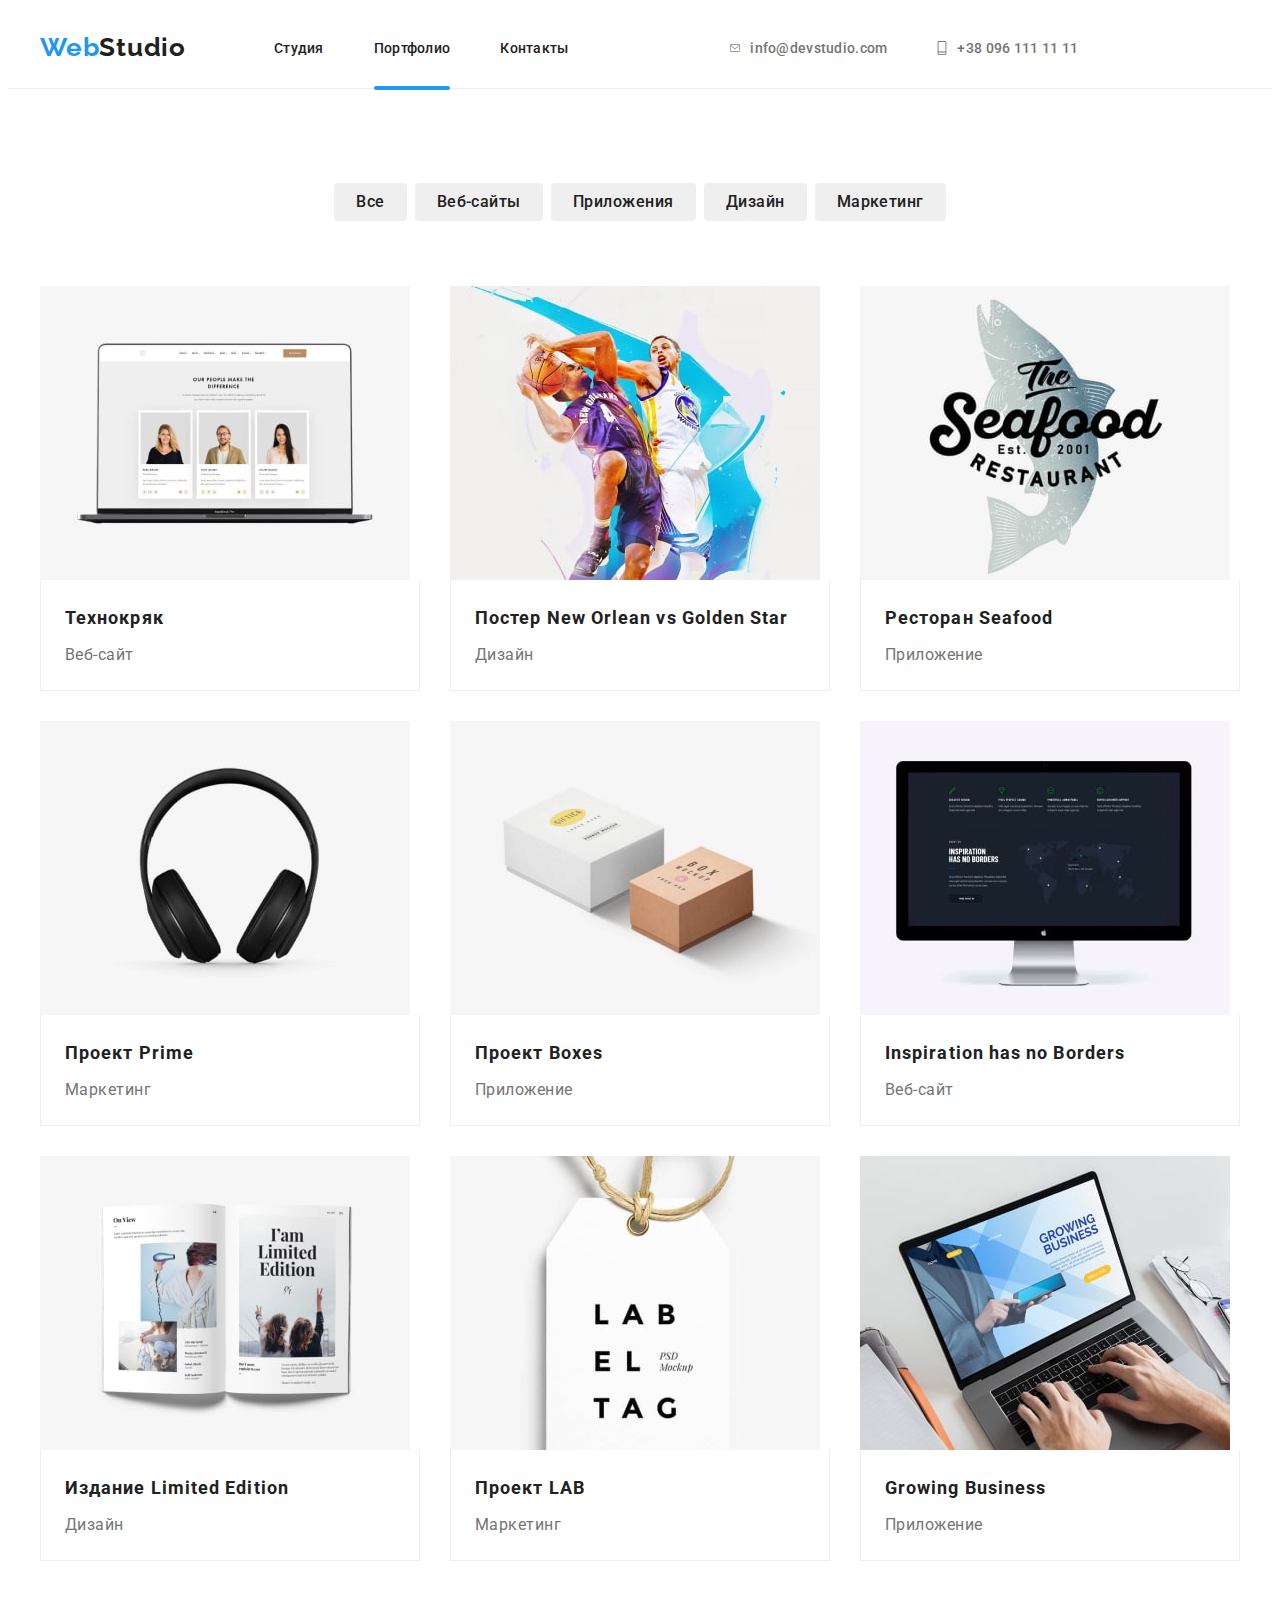
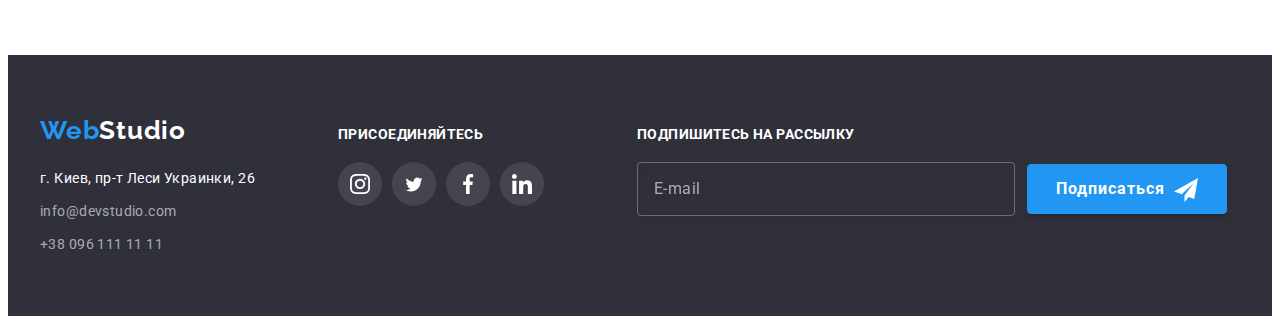
==== commit adcff2c0: "Mob-menu адаптив" ====
--- a/portfolio.html
+++ b/portfolio.html
@@ -44,14 +44,14 @@
         </nav>
         <div class="connect">
           <a href="mailto:info@devstudio.com" class="connect__mail link"
-            ><svg class="connect__mail-icon" width="16" height="12">
+            ><svg class="connect__mail-icon" width="10" height="14">
               <use href="./images/icons.svg#icon-mail"></use>
             </svg>
             info@devstudio.com</a
           >
 
           <a href="tel:+380961111111" class="connect__tel link">
-            <svg class="connect__tel-icon" width="10" height="16">
+            <svg class="connect__tel-icon" width="10" height="14">
               <use href="./images/icons.svg#icon-tel"></use>
             </svg>
             +38 096 111 11 11
--- a/css/main.min.css
+++ b/css/main.min.css
@@ -1 +1 @@
-:root{--main-btn-color: #2196f3;--second-btn-color: #ffffff;--main-title-color: #ffffff;--second-title-color: #2f303a;--accent-blu-color: #2196f3;--accent-white-color: #ffffff}.visually-hidden{position:absolute;white-space:nowrap;width:1px;height:1px;overflow:hidden;border:0;padding:0;clip:rect(0 0 0 0);clip-path:inset(50%);margin:-1px}.container{width:100%;margin:0 auto;padding-left:15px;padding-right:15px}@media screen and (min-width: 480px){.container{width:480px}}@media screen and (min-width: 768px){.container{width:768px}}@media screen and (min-width: 1200px){.container{width:1200px;max-width:1600px}}.btn{font-family:inherit;background-color:var(--main-btn-color);border:none;cursor:pointer;border-radius:4px}.section{padding-top:60px;padding-bottom:60px}@media screen and (min-width: 1200px){.section{padding-top:94px;padding-bottom:94px}}.backdrop{width:100%;height:100%;background-color:rgba(0,0,0,.2);position:fixed;top:0;transition:opacity 250ms,visibility 250ms}.is-hidden{visibility:hidden;opacity:0;pointer-events:none}.no-scroll{overflow:hidden}.modal{width:528px;height:581px;background-color:#fff;box-shadow:0px 1px 3px rgba(0,0,0,.12),0px 1px 1px rgba(0,0,0,.14),0px 2px 1px rgba(0,0,0,.2);border-radius:4px;position:absolute;top:50%;left:50%;transform:translate(-50%, -50%) scale(1) rotate(0);transition:transform 250ms cubic-bezier(0.4, 0, 0.2, 1);padding:40px}.backdrop.is-hidden .modal{transform:translate(-50%, -50%) scale(0) rotate(90deg)}.modal-close-btn{display:flex;justify-content:center;align-items:center;width:30px;height:30px;border:1px solid rgba(0,0,0,.1);border-radius:50%;background:rgba(0,0,0,0);position:absolute;top:8px;right:8px}.modal-close-icon{transition:transform 250ms cubic-bezier(0.4, 0, 0.2, 1)}.modal-close-icon:focus,.modal-close-icon:hover{fill:var(--accent-blu-color)}.modal-title{font-family:"Roboto";font-style:normal;font-weight:700;font-size:20px;line-height:1.15;text-align:center;letter-spacing:.03em;color:#212121;margin-bottom:12px}.modal-field:not(:first-child){margin-top:10px}.input-wrap{position:relative}.user-icon{position:absolute;left:15px;top:50%;transform:translateY(-50%);transition:transform 250ms cubic-bezier(0.4, 0, 0.2, 1)}.modal-label{font-family:"Roboto";font-style:normal;font-weight:400;font-size:12px;line-height:1.1666666667;letter-spacing:.01em;color:#757575;margin-left:auto;margin-bottom:4px;display:block}.modal-input{width:100%;height:40px;border:1px solid rgba(33,33,33,.2);border-radius:4px;outline:none;padding-left:42px;transition:transform 250ms cubic-bezier(0.4, 0, 0.2, 1)}.modal-input:focus{border-color:var(--accent-blu-color)}.modal-input:focus+.user-icon{fill:var(--accent-blu-color)}.modal-text{width:100%;height:120px;font-size:14px;border:1px solid rgba(33,33,33,.2);border-radius:4px;resize:none;outline:none;padding:12px 16px;transition:transform 250ms cubic-bezier(0.4, 0, 0.2, 1)}.modal-text::placeholder{font-family:"Roboto";font-style:normal;font-weight:400;font-size:14px;line-height:1.1428571429;letter-spacing:.01em;color:rgba(117,117,117,.5)}.modal-text:focus{border-color:var(--accent-blu-color)}.check-field{margin-top:20px}.check-text{font-family:"Roboto";font-style:normal;font-weight:400;font-size:14px;line-height:1.7142857143;letter-spacing:.03em;color:#757575;display:flex;align-items:center}.check-text::before{content:"";width:16px;height:15px;border:2px solid #212121;border-radius:2px;margin-right:9px;margin-left:12px;transition:transform 250ms cubic-bezier(0.4, 0, 0.2, 1)}.modal-check:checked+.check-text::before{background-color:var(--accent-blu-color);background-image:url(../images/check.svg);border:none;background-repeat:no-repeat;background-position:center}.modal-check:focus+.check-text::before{border-color:var(--accent-blu-color)}.check-link{font-family:"Roboto";font-style:normal;font-weight:400;font-size:14px;line-height:1.7142857143;letter-spacing:.03em;color:var(--accent-blu-color);align-items:center;display:flex;margin-left:4px}.submit-btn{display:flex;margin:0 auto;padding:10px 55px;width:200px;height:50px;align-items:center;text-align:center;margin-top:30px;background:var(--main-btn-color);box-shadow:0px 4px 4px rgba(0,0,0,.15);border-radius:4px;border:1px solid var(--main-btn-color);font-family:"Roboto";font-style:normal;font-weight:700;font-size:16px;line-height:1.875;letter-spacing:.06em;color:var(--second-btn-color);outline:none}.submit-btn:focus{background-color:#188ce8;box-shadow:0px 4px 4px rgba(0,0,0,.15);transition:transform 250ms cubic-bezier(0.4, 0, 0.2, 1)}.logo{font-family:"Raleway";font-weight:700;font-size:26px;line-height:1.1923076923;letter-spacing:.03em;color:#212121}.logo__accent{font-family:"Raleway";font-weight:700;font-size:26px;line-height:1.1923076923;letter-spacing:.03em;color:var(--accent-blu-color)}p,h1,h2,h3,h4,h5,h6{margin:0}ol,ul{margin:0;padding-left:0}img{display:block;max-width:100%;width:auto;height:auto}button{cursor:pointer}body{font-family:"Roboto","Open Sans",sans-serif;color:#212121}.list{list-style-type:none}.link{text-decoration:none}.header{background-color:#fff;padding-top:24px;padding-bottom:25px;border-bottom:1px solid #ececec}.header .container{display:flex;align-items:center}.nav__list{display:flex;align-items:center;margin-left:93px}.nav__item:not(:last-child){margin-right:50px}.nav__link{position:relative;font-weight:500;font-size:14px;line-height:1.1428571429;letter-spacing:.02em;color:#212121;transition:color 250ms cubic-bezier(0.4, 0, 0.2, 1)}.nav__link.current::after{content:"";position:absolute;width:100%;height:4px;border-radius:2px;background-color:var(--accent-blu-color);left:0;bottom:-33px;transition:color 250ms cubic-bezier(0.4, 0, 0.2, 1)}.nav__link:hover,.nav__link:focus{color:var(--accent-blu-color)}@media screen and (min-width: 768px){.connect{display:block}}@media screen and (min-width: 1200px){.connect{display:flex;margin-left:auto;margin:0 auto}}.connect__mail{display:flex;align-items:center;font-weight:500;font-size:14px;line-height:1.1428571429;letter-spacing:.02em;color:#757575;transition:color 250ms cubic-bezier(0.4, 0, 0.2, 1)}@media screen and (min-width: 768px){.connect__mail{margin-bottom:10px}}@media screen and (min-width: 1200px){.connect__mail{margin-bottom:0px;margin-right:50px}}.connect__mail:hover,.connect__mail:focus{color:var(--accent-blu-color)}.connect__mail-icon{fill:currentColor;margin-right:10px;align-self:center}.connect__tel{display:flex;align-items:center;font-weight:500;font-size:14px;line-height:1.1428571429;letter-spacing:.02em;color:#757575;transition:color 250ms cubic-bezier(0.4, 0, 0.2, 1)}.connect__tel:hover,.connect__tel:focus{color:var(--accent-blu-color)}.connect__tel-icon{fill:currentColor;margin-right:10px;align-self:center}.hero{background-color:#c4c4c4;background-image:linear-gradient(rgba(47, 48, 58, 0.4), rgba(47, 48, 58, 0.4)),url(../images/hero-bg-mobile.jpg);background-repeat:no-repeat;background-size:calc(100% - 30px);max-width:480px;flex-grow:1;background-size:cover;margin:0 auto;padding-top:118px;padding-bottom:118px}@media(min-device-pixel-ratio: 2),(min-resolution: 192dpi),(min-resolution: 2dppx){.hero{background-image:linear-gradient(rgba(47, 48, 58, 0.4), rgba(47, 48, 58, 0.4)),url(../images/hero-bg-mobile-2x.jpg)}}@media screen and (min-width: 768px){.hero{background-image:linear-gradient(rgba(47, 48, 58, 0.4), rgba(47, 48, 58, 0.4)),url(../images/hero-bg-tablet.jpg);height:400px;max-width:768px}}@media screen and (min-width: 768px)and (min-device-pixel-ratio: 2),screen and (min-width: 768px)and (min-resolution: 192dpi),screen and (min-width: 768px)and (min-resolution: 2dppx){.hero{background-image:linear-gradient(rgba(47, 48, 58, 0.4), rgba(47, 48, 58, 0.4)),url(../images/hero-bg-tablet-2x.jpg)}}@media screen and (min-width: 1200px){.hero{background-image:linear-gradient(rgba(47, 48, 58, 0.4), rgba(47, 48, 58, 0.4)),url(../images/hero-bg.jpg);height:600px;max-width:1600px;padding-top:200px;padding-bottom:200px}}@media screen and (min-width: 1200px)and (min-device-pixel-ratio: 2),screen and (min-width: 1200px)and (min-resolution: 192dpi),screen and (min-width: 1200px)and (min-resolution: 2dppx){.hero{background-image:linear-gradient(rgba(47, 48, 58, 0.4), rgba(47, 48, 58, 0.4)),url(../images/hero-bg-2x.jpg)}}.hero .container{width:100%;padding:0;padding-left:15px;padding-right:15px}@media screen and (min-width: 768px){.hero .container{width:768px}}@media screen and (min-width: 1200px){.hero .container{width:1200px}}.hero__text{font-weight:900;font-size:26px;line-height:1.62;text-align:center;letter-spacing:.06em;text-transform:uppercase;color:var(--accent-white-color);max-width:360px;margin:0 auto;margin-bottom:30px}@media screen and (min-width: 1200px){.hero__text{font-size:44px;line-height:1.36;max-width:696px}}.hero__btn{font-weight:700;font-size:16px;line-height:1.88;display:flex;align-items:center;text-align:center;letter-spacing:.06em;color:var(--second-btn-color);margin:0 auto;padding:10px 32px 10px 32px}.benefits{background-color:#fff}.benefits__list{width:100%;display:flex;flex-wrap:wrap;gap:30px}.benefits__item{width:100%;max-width:450px}@media screen and (min-width: 768px){.benefits__item{width:calc((100% - 30px)/2);max-width:354px}}@media screen and (min-width: 1200px){.benefits__item{width:calc((100% - 90px)/4);max-width:270px}}.benefits__icon{display:flex;height:120px;margin-bottom:30px;background-color:#f5f4fa;border-radius:4px;justify-content:center;align-items:center}.benefits__top-text{font-weight:700;font-size:14px;line-height:1.1428571429;letter-spacing:.03em;text-transform:uppercase;color:#212121;margin-bottom:10px}@media screen and (min-width: 480px){.benefits__top-text{text-align:center}}@media screen and (min-width: 768px){.benefits__top-text{text-align:start}}@media screen and (min-width: 1200px){.benefits__top-text{text-align:start}}.benefits__title{font-size:14px;line-height:1.7142857143;letter-spacing:.03em;color:#757575}@media screen and (max-width: 480px){.about{display:none}}@media screen and (min-width: 480px){.about{display:none}}@media screen and (min-width: 1200px){.about{display:block;background-color:#fff;padding-bottom:94px}}.about__text{font-weight:700;font-size:36px;line-height:1.1666666667;text-align:center;letter-spacing:.03em;color:#212121;margin-bottom:50px}.about__list{display:flex;flex-direction:row}.about__item{position:relative;overflow:visible}.about__item:not(:last-child){margin-right:30px}.about__item-overlay{position:absolute;display:flex;flex-wrap:wrap;bottom:0;width:100%;height:70px;padding:27px 82px;font-size:14px;line-height:1.1428571429;text-align:center;letter-spacing:.03em;text-transform:uppercase;color:#fff;background-color:rgba(47,48,58,.8)}.team{width:100%;background-color:#f5f4fa}.team__text{font-weight:700;font-size:36px;line-height:1.1666666667;text-align:center;letter-spacing:.03em;color:#212121;margin-bottom:30px}@media screen and (min-width: 1200px){.team__text{margin-bottom:50px}}.team__list{width:100%;display:flex;flex-wrap:wrap;gap:30px}.team__item{background-color:#fff;box-shadow:0px 1px 3px rgba(0,0,0,.12),0px 1px 1px rgba(0,0,0,.14),0px 2px 1px rgba(0,0,0,.2);border-radius:0px 0px 4px 4px;width:100%}@media screen and (min-width: 768px){.team__item{width:calc((100% - 30px)/2)}}@media screen and (min-width: 1200px){.team__item{width:calc((100% - 90px)/4)}}.team__item-card-text{padding-top:30px;padding-bottom:24px}@media screen and (min-width: 1200px){.team__item-card-text{padding-bottom:30px}}.team__top-text{font-weight:500;font-size:16px;line-height:1.1875;text-align:center;letter-spacing:.03em;color:#212121;margin-bottom:10px}.team__bottom-text{font-size:16px;line-height:1.1875;text-align:center;letter-spacing:.03em;color:#757575}.soc-team__list{display:flex;justify-content:center;margin-top:16px;margin-left:0 auto}.soc-team__item{width:44px;height:44px}.soc-team__item:not(:last-child){margin-right:10px}.soc-team__link{width:100%;height:100%;border-radius:50%;background-color:#fff;display:flex;justify-content:center;align-items:center;transition:background-color 250ms cubic-bezier(0.4, 0, 0.2, 1)}.soc-team__link:hover,.soc-team__link:focus{background-color:var(--accent-blu-color)}.soc-team__icon{fill:#afb1b8;transition:fill 250ms cubic-bezier(0.4, 0, 0.2, 1)}.soc-team__link:hover .soc-team__icon,.soc-team__link:focus .soc-team__icon{fill:#fff}.regular-customers{background-color:#fff}.regular-customers__text{font-weight:700;font-size:36px;line-height:1.1666666667;text-align:center;letter-spacing:.03em;color:#212121;margin-bottom:50px}.regular-customers__list{margin-left:0 auto;width:100%;display:flex;flex-wrap:wrap;gap:30px}.regular-customers__item{width:170px;height:92px;background-color:#fff;width:100%;max-width:210px}@media screen and (min-width: 768px){.regular-customers__item{width:calc((100% - 30px)/2);max-width:226px}}@media screen and (min-width: 1200px){.regular-customers__item{width:calc((100% - 90px)/4);max-width:170px}}.regular-customers__link{width:100%;height:100%;background-color:#fff;border:1px solid #afb1b8;border-radius:4px;display:flex;justify-content:center;align-items:center;transition:border 250ms cubic-bezier(0.4, 0, 0.2, 1)}.regular-customers__link:hover,.regular-customers__link:focus{border:1px solid var(--accent-blu-color)}.regular-customers__icon{fill:#afb1b8;transition:fill 250ms cubic-bezier(0.4, 0, 0.2, 1)}.regular-customers__link:hover .regular-customers__icon,.regular-customers__link:focus .regular-customers__icon{fill:var(--accent-blu-color)}.footer{background-color:#2f303a;padding-top:60px;padding-bottom:60px}.footer .container{display:block}@media screen and (min-width: 768px){.footer .container{display:flex;align-items:baseline;flex-wrap:wrap}}@media screen and (min-width: 1200px){.footer .container{display:flex;align-items:baseline;flex-wrap:wrap}}.contact{display:block;text-align:center;justify-content:center;align-items:center;margin:0 auto}@media screen and (min-width: 768px){.contact{margin-left:76px;margin-bottom:0px}}@media screen and (min-width: 1200px){.contact{display:block;margin-left:0px;margin-bottom:0px;text-align:left}}.footer__logo{font-family:"Raleway";font-weight:700;font-size:26px;line-height:1.1923076923;letter-spacing:.03em;color:var(--accent-white-color)}.contact__addres-item{margin-top:20px;margin-bottom:9px}.contact__addres-link{font-style:normal;font-weight:400;font-size:14px;line-height:1.7142857143;letter-spacing:.03em;color:#fff;transition:color 250ms cubic-bezier(0.4, 0, 0.2, 1)}.contact__addres-link:hover,.contact__addres-link:focus{color:var(--accent-blu-color)}.contact__addres-mail{font-style:normal;font-size:14px;line-height:1.7142857143;letter-spacing:.03em;color:rgba(255,255,255,.6);transition:color 250ms cubic-bezier(0.4, 0, 0.2, 1)}.contact__addres-mail:hover,.contact__addres-mail:focus{color:var(--accent-blu-color)}.contact__addres-tel{font-style:normal;font-size:14px;line-height:1.7142857143;letter-spacing:.03em;color:rgba(255,255,255,.6);display:block;margin-top:9px;transition:color 250ms cubic-bezier(0.4, 0, 0.2, 1)}.contact__addres-tel:hover,.contact__addres-tel:focus{color:var(--accent-blu-color)}.soc{display:block;margin-top:60px;text-align:center}@media screen and (min-width: 768px){.soc{margin:0 auto}}@media screen and (min-width: 1200px){.soc{margin-left:70px;margin-right:0px;text-align:left}}.soc__text{font-family:"Roboto";font-style:normal;font-weight:700;font-size:14px;line-height:1.1428571429;letter-spacing:.03em;text-transform:uppercase;color:#fff}@media screen and (min-width: 1200px){.soc__text{justify-content:start}}.soc__list{display:flex;margin-top:20px;align-items:center;justify-content:center}.soc__item{width:44px;height:44px}.soc__item:not(:last-child){margin-right:10px}.soc__link{width:100%;height:100%;border-radius:50%;background-color:rgba(255,255,255,.1);display:flex;justify-content:center;align-items:center;transition:background-color 250ms cubic-bezier(0.4, 0, 0.2, 1)}.soc__link:hover,.soc__link:focus{background-color:var(--accent-blu-color)}.soc__icon{fill:#fff}.subscribe{margin:0 auto;margin-top:60px;display:flex;flex-direction:column;justify-content:center;align-items:center}@media screen and (min-width: 1200px){.subscribe{margin-left:93px;margin-top:0px;display:block}}.subscribe__wrap{display:flex;flex-direction:column;justify-content:center;align-items:center}@media screen and (min-width: 1200px){.subscribe__wrap{flex-direction:row}}.subscribe__title{font-family:"Roboto";font-style:normal;font-weight:700;font-size:14px;line-height:1.1428571429;letter-spacing:.03em;text-transform:uppercase;color:#fff;margin-bottom:20px}.subscribe__input{width:450px;height:50px;border:1px solid rgba(255,255,255,.3);filter:drop-shadow(0px 4px 4px rgba(0, 0, 0, 0.15));border-radius:4px;outline:none;background-color:rgba(0,0,0,0);padding-left:16px;align-items:center;color:rgba(255,255,255,.6);margin-right:12px}@media screen and (min-width: 1200px){.subscribe__input{width:358px}}.subscribe__input::placeholder{font-family:"Roboto";font-style:normal;font-weight:400;font-size:16px;line-height:1.25;align-items:center;letter-spacing:.03em;color:rgba(255,255,255,.6)}.subscribe__btn{display:flex;align-items:center;justify-content:center;position:relative;padding:10px 62px 10px 29px;margin-top:20px;width:200px;height:50px;background:var(--main-btn-color);box-shadow:0px 4px 4px rgba(0,0,0,.15);border-radius:4px;border:1px solid var(--main-btn-color);font-family:"Roboto";font-style:normal;font-weight:700;font-size:16px;line-height:1.875;letter-spacing:.06em;color:var(--second-btn-color);outline:none}@media screen and (min-width: 1200px){.subscribe__btn{margin-top:0px}}.subscribe__icon{fill:#fff;position:absolute;right:28px;top:13px}.button__list{margin-bottom:40px;width:100%;display:flex;flex-wrap:wrap;justify-content:start}@media screen and (min-width: 768px){.button__list{flex-direction:row;justify-content:center;margin-bottom:30px}}@media screen and (min-width: 1200px){.button__list{flex-direction:row;justify-content:center;margin-bottom:50px}}.button__item{margin-bottom:15px}.button__item:not(:last-child){margin-right:8px}.button__btn{font-family:inherit;font-weight:500;font-size:16px;line-height:1.625;text-align:center;letter-spacing:.03em;color:#212121;border:none;border-radius:4px;padding:6px 22px 6px 22px;transition:background-color 250ms cubic-bezier(0.4, 0, 0.2, 1),color 250ms cubic-bezier(0.4, 0, 0.2, 1),box-shadow 250ms cubic-bezier(0.4, 0, 0.2, 1)}.button__btn:hover,.button__btn:focus{background-color:var(--accent-blu-color);color:var(--accent-white-color);box-shadow:0px 3px 1px rgba(0,0,0,.1),0px 1px 2px rgba(0,0,0,.08),0px 2px 2px rgba(0,0,0,.12);border-radius:4px}.card-set__list{width:100%;display:flex;flex-wrap:wrap;gap:30px}.card-set__item{transition:box-shadow 250ms cubic-bezier(0.4, 0, 0.2, 1);width:100%}.card-set__item:hover,.card-set__item:focus{box-shadow:0px 1px 1px rgba(0,0,0,.12),0px 4px 4px rgba(0,0,0,.06),1px 4px 6px rgba(0,0,0,.16)}@media screen and (min-width: 768px){.card-set__item{width:calc((100% - 30px)/2);display:flex;flex-direction:column}}@media screen and (min-width: 1200px){.card-set__item{width:calc((100% - 60px)/3)}}@media screen and (min-width: 768px){.card-set__item .card-set__item-description{flex-grow:1}}.card-set__item-wrap{position:relative;overflow:hidden}.card-set__item-text{position:absolute;top:0;height:100%;padding:63px 24px;color:var(--main-title-color);background:rgba(33,150,243,.9);font-size:18px;line-height:1.5555555556;letter-spacing:.03em;transform:translateY(100%);transition:transform 250ms cubic-bezier(0.4, 0, 0.2, 1)}.card-set__item:hover .card-set__item-text{transform:translateY(0%)}.card-set__item-description{padding-top:20px;padding-bottom:20px;border-left:1px solid #eee;border-right:1px solid #eee;border-bottom:1px solid #eee}.card-set__top-text{font-weight:700;font-size:18px;line-height:2;letter-spacing:.06em;color:#212121;padding-left:24px;padding-right:24px}.card-set__title{font-size:16px;line-height:1.875;letter-spacing:.03em;color:#757575;margin-top:4px;padding-left:24px;padding-right:24px}/*# sourceMappingURL=main.min.css.map */+:root{--main-btn-color: #2196f3;--second-btn-color: #ffffff;--main-title-color: #ffffff;--second-title-color: #2f303a;--accent-blu-color: #2196f3;--accent-white-color: #ffffff}.visually-hidden{position:absolute;white-space:nowrap;width:1px;height:1px;overflow:hidden;border:0;padding:0;clip:rect(0 0 0 0);clip-path:inset(50%);margin:-1px}.container{width:100%;margin:0 auto;padding-left:15px;padding-right:15px}@media screen and (min-width: 480px){.container{width:480px}}@media screen and (min-width: 768px){.container{width:768px}}@media screen and (min-width: 1200px){.container{width:1200px;max-width:1600px}}.btn{font-family:inherit;background-color:var(--main-btn-color);border:none;cursor:pointer;border-radius:4px}.section{padding-top:60px;padding-bottom:60px}@media screen and (min-width: 1200px){.section{padding-top:94px;padding-bottom:94px}}.backdrop{width:100%;height:100%;background-color:rgba(0,0,0,.2);position:fixed;top:0;transition:opacity 250ms,visibility 250ms}.is-hidden{visibility:hidden;opacity:0;pointer-events:none}.no-scroll{overflow:hidden}.modal{width:528px;height:581px;background-color:#fff;box-shadow:0px 1px 3px rgba(0,0,0,.12),0px 1px 1px rgba(0,0,0,.14),0px 2px 1px rgba(0,0,0,.2);border-radius:4px;position:absolute;top:50%;left:50%;transform:translate(-50%, -50%) scale(1) rotate(0);transition:transform 250ms cubic-bezier(0.4, 0, 0.2, 1);padding:40px}.backdrop.is-hidden .modal{transform:translate(-50%, -50%) scale(0) rotate(90deg)}.modal-close-btn{display:flex;justify-content:center;align-items:center;width:30px;height:30px;border:1px solid rgba(0,0,0,.1);border-radius:50%;background:rgba(0,0,0,0);position:absolute;top:8px;right:8px}.modal-close-icon{transition:transform 250ms cubic-bezier(0.4, 0, 0.2, 1)}.modal-close-icon:focus,.modal-close-icon:hover{fill:var(--accent-blu-color)}.modal-title{font-family:"Roboto";font-style:normal;font-weight:700;font-size:20px;line-height:1.15;text-align:center;letter-spacing:.03em;color:#212121;margin-bottom:12px}.modal-field:not(:first-child){margin-top:10px}.input-wrap{position:relative}.user-icon{position:absolute;left:15px;top:50%;transform:translateY(-50%);transition:transform 250ms cubic-bezier(0.4, 0, 0.2, 1)}.modal-label{font-family:"Roboto";font-style:normal;font-weight:400;font-size:12px;line-height:1.1666666667;letter-spacing:.01em;color:#757575;margin-left:auto;margin-bottom:4px;display:block}.modal-input{width:100%;height:40px;border:1px solid rgba(33,33,33,.2);border-radius:4px;outline:none;padding-left:42px;transition:transform 250ms cubic-bezier(0.4, 0, 0.2, 1)}.modal-input:focus{border-color:var(--accent-blu-color)}.modal-input:focus+.user-icon{fill:var(--accent-blu-color)}.modal-text{width:100%;height:120px;font-size:14px;border:1px solid rgba(33,33,33,.2);border-radius:4px;resize:none;outline:none;padding:12px 16px;transition:transform 250ms cubic-bezier(0.4, 0, 0.2, 1)}.modal-text::placeholder{font-family:"Roboto";font-style:normal;font-weight:400;font-size:14px;line-height:1.1428571429;letter-spacing:.01em;color:rgba(117,117,117,.5)}.modal-text:focus{border-color:var(--accent-blu-color)}.check-field{margin-top:20px}.check-text{font-family:"Roboto";font-style:normal;font-weight:400;font-size:14px;line-height:1.7142857143;letter-spacing:.03em;color:#757575;display:flex;align-items:center}.check-text::before{content:"";width:16px;height:15px;border:2px solid #212121;border-radius:2px;margin-right:9px;margin-left:12px;transition:transform 250ms cubic-bezier(0.4, 0, 0.2, 1)}.modal-check:checked+.check-text::before{background-color:var(--accent-blu-color);background-image:url(../images/check.svg);border:none;background-repeat:no-repeat;background-position:center}.modal-check:focus+.check-text::before{border-color:var(--accent-blu-color)}.check-link{font-family:"Roboto";font-style:normal;font-weight:400;font-size:14px;line-height:1.7142857143;letter-spacing:.03em;color:var(--accent-blu-color);align-items:center;display:flex;margin-left:4px}.submit-btn{display:flex;margin:0 auto;padding:10px 55px;width:200px;height:50px;align-items:center;text-align:center;margin-top:30px;background:var(--main-btn-color);box-shadow:0px 4px 4px rgba(0,0,0,.15);border-radius:4px;border:1px solid var(--main-btn-color);font-family:"Roboto";font-style:normal;font-weight:700;font-size:16px;line-height:1.875;letter-spacing:.06em;color:var(--second-btn-color);outline:none}.submit-btn:focus{background-color:#188ce8;box-shadow:0px 4px 4px rgba(0,0,0,.15);transition:transform 250ms cubic-bezier(0.4, 0, 0.2, 1)}.logo{font-family:"Raleway";font-weight:700;font-size:24px;line-height:1.1666666667;letter-spacing:.03em;color:#212121}@media screen and (min-width: 768px){.logo{font-size:24px;line-height:1.1666666667}}@media screen and (min-width: 1200px){.logo{font-size:26px;line-height:1.1923076923}}.logo__accent{font-family:"Raleway";font-weight:700;font-size:24px;line-height:1.1666666667;letter-spacing:.03em;color:var(--accent-blu-color)}@media screen and (min-width: 768px){.logo__accent{font-size:24px;line-height:1.1666666667}}@media screen and (min-width: 1200px){.logo__accent{font-size:26px;line-height:1.1923076923}}p,h1,h2,h3,h4,h5,h6{margin:0}ol,ul{margin:0;padding-left:0}img{display:block;max-width:100%;width:auto;height:auto}button{cursor:pointer}body{font-family:"Roboto","Open Sans",sans-serif;color:#212121}.list{list-style-type:none}.link{text-decoration:none}.header{background-color:#fff;border-bottom:1px solid #ececec;padding-top:16px;padding-bottom:16px}@media screen and (min-width: 768px){.header{padding-top:26px;padding-bottom:26px}}@media screen and (min-width: 1200px){.header{padding-top:24px;padding-bottom:25px}}.header .container{display:flex;align-items:center}.nav{display:none}@media screen and (min-width: 768px){.nav{display:contents}}@media screen and (min-width: 1200px){.nav{display:contents}}.nav__list{display:flex;align-items:center;margin-left:93px}@media screen and (min-width: 768px){.nav__list{margin-left:88px}}.nav__item:not(:last-child){margin-right:50px}.nav__link{position:relative;font-weight:500;font-size:14px;line-height:1.1428571429;letter-spacing:.02em;color:#212121;transition:color 250ms cubic-bezier(0.4, 0, 0.2, 1)}.nav__link.current::after{content:"";position:absolute;width:100%;height:4px;border-radius:2px;background-color:var(--accent-blu-color);left:0;transition:color 250ms cubic-bezier(0.4, 0, 0.2, 1)}@media screen and (min-width: 768px){.nav__link.current::after{bottom:-38px}}@media screen and (min-width: 1200px){.nav__link.current::after{bottom:-34px}}.nav__link:hover,.nav__link:focus{color:var(--accent-blu-color)}.connect{display:none;margin-left:auto}@media screen and (min-width: 768px){.connect{display:block}}@media screen and (min-width: 1200px){.connect{display:flex;margin-left:auto;margin:0 auto}}.connect__mail{display:flex;align-items:center;font-weight:500;font-size:12px;line-height:1.1666666667;letter-spacing:.02em;color:#757575;transition:color 250ms cubic-bezier(0.4, 0, 0.2, 1)}@media screen and (min-width: 768px){.connect__mail{margin-bottom:10px;font-size:12px;line-height:1.1666666667}}@media screen and (min-width: 1200px){.connect__mail{margin-bottom:0px;margin-right:50px;font-size:14px;line-height:1.1428571429}}.connect__mail:hover,.connect__mail:focus{color:var(--accent-blu-color)}.connect__mail-icon{fill:currentColor;margin-right:10px;align-self:center}.connect__tel{display:flex;align-items:center;font-weight:500;font-size:12px;line-height:1.1666666667;letter-spacing:.02em;color:#757575;transition:color 250ms cubic-bezier(0.4, 0, 0.2, 1)}@media screen and (min-width: 768px){.connect__tel{font-size:12px;line-height:1.1666666667}}@media screen and (min-width: 1200px){.connect__tel{font-size:14px;line-height:1.1428571429}}.connect__tel:hover,.connect__tel:focus{color:var(--accent-blu-color)}.connect__tel-icon{fill:currentColor;margin-right:10px;align-self:center}.mob-menu__open-btn{display:block;margin-left:auto;color:#212121;background-color:rgba(0,0,0,0);border:rgba(0,0,0,0);transition:fill 250ms cubic-bezier(0.4, 0, 0.2, 1)}.mob-menu__open-btn:hover,.mob-menu__open-btn:focus{fill:var(--accent-blu-color)}@media screen and (min-width: 768px){.mob-menu__open-btn{display:none}}@media screen and (min-width: 1200px){.mob-menu__open-btn{display:none}}.mob-menu{position:fixed;z-index:1;top:0;left:0;background-color:#fff;width:100vw;height:100vh;padding-top:21px;padding-left:40px;padding-bottom:48px}.mob-menu>.container{display:flex;flex-direction:column;justify-content:space-between;height:100%}.mob-menu__close-btn{display:block;margin-left:auto;margin-bottom:9px;border:rgba(0,0,0,0);background-color:rgba(0,0,0,0);transition:fill 250ms cubic-bezier(0.4, 0, 0.2, 1)}.mob-menu__close-btn:hover,.mob-menu__close-btn:focus{fill:var(--accent-blu-color)}.mob-menu__list{margin-bottom:302px}.mob-menu__item{margin-bottom:35px}.mob-menu__link{font-size:40px;line-height:47px;letter-spacing:.02em;color:#212121;transition:color 250ms cubic-bezier(0.4, 0, 0.2, 1)}.mob-menu__link:hover,.mob-menu__link:focus{color:var(--accent-blu-color)}.mob-connect__tel{font-size:34px;line-height:1.1764705882;letter-spacing:.02em;color:var(--accent-blu-color);margin-bottom:32px}.mob-connect__mail{font-size:24px;line-height:1.1666666667;letter-spacing:.02em;color:#757575}.mob-soc__list{display:flex;margin-top:64px}.mob-soc__item:not(:last-child){margin-right:10px;padding-right:10px;border-right:1px solid rgba(33,33,33,.2)}.mob-soc__link{font-family:"Roboto";font-style:normal;font-weight:500;font-size:18px;line-height:1.2222222222;letter-spacing:.02em;color:var(--accent-blu-color);text-align:center}.hero{background-color:#c4c4c4;background-image:linear-gradient(rgba(47, 48, 58, 0.4), rgba(47, 48, 58, 0.4)),url(../images/hero-bg-mobile.jpg);background-repeat:no-repeat;background-size:calc(100% - 30px);max-width:480px;flex-grow:1;background-size:cover;margin:0 auto;padding-top:118px;padding-bottom:118px}@media(min-device-pixel-ratio: 2),(min-resolution: 192dpi),(min-resolution: 2dppx){.hero{background-image:linear-gradient(rgba(47, 48, 58, 0.4), rgba(47, 48, 58, 0.4)),url(../images/hero-bg-mobile-2x.jpg)}}@media screen and (min-width: 768px){.hero{background-image:linear-gradient(rgba(47, 48, 58, 0.4), rgba(47, 48, 58, 0.4)),url(../images/hero-bg-tablet.jpg);height:400px;max-width:768px}}@media screen and (min-width: 768px)and (min-device-pixel-ratio: 2),screen and (min-width: 768px)and (min-resolution: 192dpi),screen and (min-width: 768px)and (min-resolution: 2dppx){.hero{background-image:linear-gradient(rgba(47, 48, 58, 0.4), rgba(47, 48, 58, 0.4)),url(../images/hero-bg-tablet-2x.jpg)}}@media screen and (min-width: 1200px){.hero{background-image:linear-gradient(rgba(47, 48, 58, 0.4), rgba(47, 48, 58, 0.4)),url(../images/hero-bg.jpg);height:600px;max-width:1600px;padding-top:200px;padding-bottom:200px}}@media screen and (min-width: 1200px)and (min-device-pixel-ratio: 2),screen and (min-width: 1200px)and (min-resolution: 192dpi),screen and (min-width: 1200px)and (min-resolution: 2dppx){.hero{background-image:linear-gradient(rgba(47, 48, 58, 0.4), rgba(47, 48, 58, 0.4)),url(../images/hero-bg-2x.jpg)}}.hero .container{width:100%;padding:0;padding-left:15px;padding-right:15px}@media screen and (min-width: 768px){.hero .container{width:768px}}@media screen and (min-width: 1200px){.hero .container{width:1200px}}.hero__text{font-weight:900;font-size:26px;line-height:1.62;text-align:center;letter-spacing:.06em;text-transform:uppercase;color:var(--accent-white-color);max-width:360px;margin:0 auto;margin-bottom:30px}@media screen and (min-width: 1200px){.hero__text{font-size:44px;line-height:1.36;max-width:696px}}.hero__btn{font-weight:700;font-size:16px;line-height:1.88;display:flex;align-items:center;text-align:center;letter-spacing:.06em;color:var(--second-btn-color);margin:0 auto;padding:10px 32px 10px 32px}.benefits{background-color:#fff}.benefits__list{width:100%;display:flex;flex-wrap:wrap;gap:30px}.benefits__item{width:100%;max-width:450px}@media screen and (min-width: 768px){.benefits__item{width:calc((100% - 30px)/2);max-width:354px}}@media screen and (min-width: 1200px){.benefits__item{width:calc((100% - 90px)/4);max-width:270px}}.benefits__icon{display:flex;height:120px;margin-bottom:30px;background-color:#f5f4fa;border-radius:4px;justify-content:center;align-items:center}.benefits__top-text{font-weight:700;font-size:14px;line-height:1.1428571429;letter-spacing:.03em;text-transform:uppercase;color:#212121;margin-bottom:10px}@media screen and (min-width: 480px){.benefits__top-text{text-align:center}}@media screen and (min-width: 768px){.benefits__top-text{text-align:start}}@media screen and (min-width: 1200px){.benefits__top-text{text-align:start}}.benefits__title{font-size:14px;line-height:1.7142857143;letter-spacing:.03em;color:#757575}@media screen and (max-width: 480px){.about{display:none}}@media screen and (min-width: 480px){.about{display:none}}@media screen and (min-width: 1200px){.about{display:block;background-color:#fff;padding-bottom:94px}}.about__text{font-weight:700;font-size:36px;line-height:1.1666666667;text-align:center;letter-spacing:.03em;color:#212121;margin-bottom:50px}.about__list{display:flex;flex-direction:row}.about__item{position:relative;overflow:visible}.about__item:not(:last-child){margin-right:30px}.about__item-overlay{position:absolute;display:flex;flex-wrap:wrap;bottom:0;width:100%;height:70px;padding:27px 82px;font-size:14px;line-height:1.1428571429;text-align:center;letter-spacing:.03em;text-transform:uppercase;color:#fff;background-color:rgba(47,48,58,.8)}.team{width:100%;background-color:#f5f4fa}.team__text{font-weight:700;font-size:36px;line-height:1.1666666667;text-align:center;letter-spacing:.03em;color:#212121;margin-bottom:30px}@media screen and (min-width: 1200px){.team__text{margin-bottom:50px}}.team__list{width:100%;display:flex;flex-wrap:wrap;gap:30px}.team__item{background-color:#fff;box-shadow:0px 1px 3px rgba(0,0,0,.12),0px 1px 1px rgba(0,0,0,.14),0px 2px 1px rgba(0,0,0,.2);border-radius:0px 0px 4px 4px;width:100%}@media screen and (min-width: 768px){.team__item{width:calc((100% - 30px)/2)}}@media screen and (min-width: 1200px){.team__item{width:calc((100% - 90px)/4)}}.team__item-card-text{padding-top:30px;padding-bottom:24px}@media screen and (min-width: 1200px){.team__item-card-text{padding-bottom:30px}}.team__top-text{font-weight:500;font-size:16px;line-height:1.1875;text-align:center;letter-spacing:.03em;color:#212121;margin-bottom:10px}.team__bottom-text{font-size:16px;line-height:1.1875;text-align:center;letter-spacing:.03em;color:#757575}.soc-team__list{display:flex;justify-content:center;margin-top:16px;margin-left:0 auto}.soc-team__item{width:44px;height:44px}.soc-team__item:not(:last-child){margin-right:10px}.soc-team__link{width:100%;height:100%;border-radius:50%;background-color:#fff;display:flex;justify-content:center;align-items:center;transition:background-color 250ms cubic-bezier(0.4, 0, 0.2, 1)}.soc-team__link:hover,.soc-team__link:focus{background-color:var(--accent-blu-color)}.soc-team__icon{fill:#afb1b8;transition:fill 250ms cubic-bezier(0.4, 0, 0.2, 1)}.soc-team__link:hover .soc-team__icon,.soc-team__link:focus .soc-team__icon{fill:#fff}.regular-customers{background-color:#fff}.regular-customers__text{font-weight:700;font-size:36px;line-height:1.1666666667;text-align:center;letter-spacing:.03em;color:#212121;margin-bottom:50px}.regular-customers__list{margin-left:0 auto;width:100%;display:flex;flex-wrap:wrap;gap:30px}.regular-customers__item{width:170px;height:92px;background-color:#fff;width:100%;max-width:210px}@media screen and (min-width: 768px){.regular-customers__item{width:calc((100% - 30px)/2);max-width:226px}}@media screen and (min-width: 1200px){.regular-customers__item{width:calc((100% - 90px)/4);max-width:170px}}.regular-customers__link{width:100%;height:100%;background-color:#fff;border:1px solid #afb1b8;border-radius:4px;display:flex;justify-content:center;align-items:center;transition:border 250ms cubic-bezier(0.4, 0, 0.2, 1)}.regular-customers__link:hover,.regular-customers__link:focus{border:1px solid var(--accent-blu-color)}.regular-customers__icon{fill:#afb1b8;transition:fill 250ms cubic-bezier(0.4, 0, 0.2, 1)}.regular-customers__link:hover .regular-customers__icon,.regular-customers__link:focus .regular-customers__icon{fill:var(--accent-blu-color)}.footer{background-color:#2f303a;padding-top:60px;padding-bottom:60px}.footer .container{display:block}@media screen and (min-width: 768px){.footer .container{display:flex;align-items:baseline;flex-wrap:wrap}}@media screen and (min-width: 1200px){.footer .container{display:flex;align-items:baseline;flex-wrap:wrap}}.contact{display:block;text-align:center;justify-content:center;align-items:center;margin:0 auto}@media screen and (min-width: 768px){.contact{margin-left:76px;margin-bottom:0px}}@media screen and (min-width: 1200px){.contact{display:block;margin-left:0px;margin-bottom:0px;text-align:left}}.footer__logo{font-family:"Raleway";font-weight:700;font-size:26px;line-height:1.1923076923;letter-spacing:.03em;color:var(--accent-white-color)}.contact__addres-item{margin-top:20px;margin-bottom:9px}.contact__addres-link{font-style:normal;font-weight:400;font-size:14px;line-height:1.7142857143;letter-spacing:.03em;color:#fff;transition:color 250ms cubic-bezier(0.4, 0, 0.2, 1)}.contact__addres-link:hover,.contact__addres-link:focus{color:var(--accent-blu-color)}.contact__addres-mail{font-style:normal;font-size:14px;line-height:1.7142857143;letter-spacing:.03em;color:rgba(255,255,255,.6);transition:color 250ms cubic-bezier(0.4, 0, 0.2, 1)}.contact__addres-mail:hover,.contact__addres-mail:focus{color:var(--accent-blu-color)}.contact__addres-tel{font-style:normal;font-size:14px;line-height:1.7142857143;letter-spacing:.03em;color:rgba(255,255,255,.6);display:block;margin-top:9px;transition:color 250ms cubic-bezier(0.4, 0, 0.2, 1)}.contact__addres-tel:hover,.contact__addres-tel:focus{color:var(--accent-blu-color)}.soc{display:block;margin-top:60px;text-align:center}@media screen and (min-width: 768px){.soc{margin:0 auto}}@media screen and (min-width: 1200px){.soc{margin-left:70px;margin-right:0px;text-align:left}}.soc__text{font-family:"Roboto";font-style:normal;font-weight:700;font-size:14px;line-height:1.1428571429;letter-spacing:.03em;text-transform:uppercase;color:#fff}@media screen and (min-width: 1200px){.soc__text{justify-content:start}}.soc__list{display:flex;margin-top:20px;align-items:center;justify-content:center}.soc__item{width:44px;height:44px}.soc__item:not(:last-child){margin-right:10px}.soc__link{width:100%;height:100%;border-radius:50%;background-color:rgba(255,255,255,.1);display:flex;justify-content:center;align-items:center;transition:background-color 250ms cubic-bezier(0.4, 0, 0.2, 1)}.soc__link:hover,.soc__link:focus{background-color:var(--accent-blu-color)}.soc__icon{fill:#fff}.subscribe{margin:0 auto;margin-top:60px;display:flex;flex-direction:column;justify-content:center;align-items:center}@media screen and (min-width: 1200px){.subscribe{margin-left:93px;margin-top:0px;display:block}}.subscribe__wrap{display:flex;flex-direction:column;justify-content:center;align-items:center}@media screen and (min-width: 1200px){.subscribe__wrap{flex-direction:row}}.subscribe__title{font-family:"Roboto";font-style:normal;font-weight:700;font-size:14px;line-height:1.1428571429;letter-spacing:.03em;text-transform:uppercase;color:#fff;margin-bottom:20px}.subscribe__input{width:450px;height:50px;border:1px solid rgba(255,255,255,.3);filter:drop-shadow(0px 4px 4px rgba(0, 0, 0, 0.15));border-radius:4px;outline:none;background-color:rgba(0,0,0,0);padding-left:16px;align-items:center;color:rgba(255,255,255,.6);margin-right:12px}@media screen and (min-width: 1200px){.subscribe__input{width:358px}}.subscribe__input::placeholder{font-family:"Roboto";font-style:normal;font-weight:400;font-size:16px;line-height:1.25;align-items:center;letter-spacing:.03em;color:rgba(255,255,255,.6)}.subscribe__btn{display:flex;align-items:center;justify-content:center;position:relative;padding:10px 62px 10px 29px;margin-top:20px;width:200px;height:50px;background:var(--main-btn-color);box-shadow:0px 4px 4px rgba(0,0,0,.15);border-radius:4px;border:1px solid var(--main-btn-color);font-family:"Roboto";font-style:normal;font-weight:700;font-size:16px;line-height:1.875;letter-spacing:.06em;color:var(--second-btn-color);outline:none}@media screen and (min-width: 1200px){.subscribe__btn{margin-top:0px}}.subscribe__icon{fill:#fff;position:absolute;right:28px;top:13px}.button__list{margin-bottom:40px;width:100%;display:flex;flex-wrap:wrap;justify-content:start}@media screen and (min-width: 768px){.button__list{flex-direction:row;justify-content:center;margin-bottom:30px}}@media screen and (min-width: 1200px){.button__list{flex-direction:row;justify-content:center;margin-bottom:50px}}.button__item{margin-bottom:15px}.button__item:not(:last-child){margin-right:8px}.button__btn{font-family:inherit;font-weight:500;font-size:16px;line-height:1.625;text-align:center;letter-spacing:.03em;color:#212121;border:none;border-radius:4px;padding:6px 22px 6px 22px;transition:background-color 250ms cubic-bezier(0.4, 0, 0.2, 1),color 250ms cubic-bezier(0.4, 0, 0.2, 1),box-shadow 250ms cubic-bezier(0.4, 0, 0.2, 1)}.button__btn:hover,.button__btn:focus{background-color:var(--accent-blu-color);color:var(--accent-white-color);box-shadow:0px 3px 1px rgba(0,0,0,.1),0px 1px 2px rgba(0,0,0,.08),0px 2px 2px rgba(0,0,0,.12);border-radius:4px}.card-set__list{width:100%;display:flex;flex-wrap:wrap;gap:30px}.card-set__item{transition:box-shadow 250ms cubic-bezier(0.4, 0, 0.2, 1);width:100%}.card-set__item:hover,.card-set__item:focus{box-shadow:0px 1px 1px rgba(0,0,0,.12),0px 4px 4px rgba(0,0,0,.06),1px 4px 6px rgba(0,0,0,.16)}@media screen and (min-width: 768px){.card-set__item{width:calc((100% - 30px)/2);display:flex;flex-direction:column}}@media screen and (min-width: 1200px){.card-set__item{width:calc((100% - 60px)/3)}}@media screen and (min-width: 768px){.card-set__item .card-set__item-description{flex-grow:1}}.card-set__item-wrap{position:relative;overflow:hidden}.card-set__item-text{position:absolute;top:0;height:100%;padding:63px 24px;color:var(--main-title-color);background:rgba(33,150,243,.9);font-size:18px;line-height:1.5555555556;letter-spacing:.03em;transform:translateY(100%);transition:transform 250ms cubic-bezier(0.4, 0, 0.2, 1)}.card-set__item:hover .card-set__item-text{transform:translateY(0%)}.card-set__item-description{padding-top:20px;padding-bottom:20px;border-left:1px solid #eee;border-right:1px solid #eee;border-bottom:1px solid #eee}.card-set__top-text{font-weight:700;font-size:18px;line-height:2;letter-spacing:.06em;color:#212121;padding-left:24px;padding-right:24px}.card-set__title{font-size:16px;line-height:1.875;letter-spacing:.03em;color:#757575;margin-top:4px;padding-left:24px;padding-right:24px}/*# sourceMappingURL=main.min.css.map */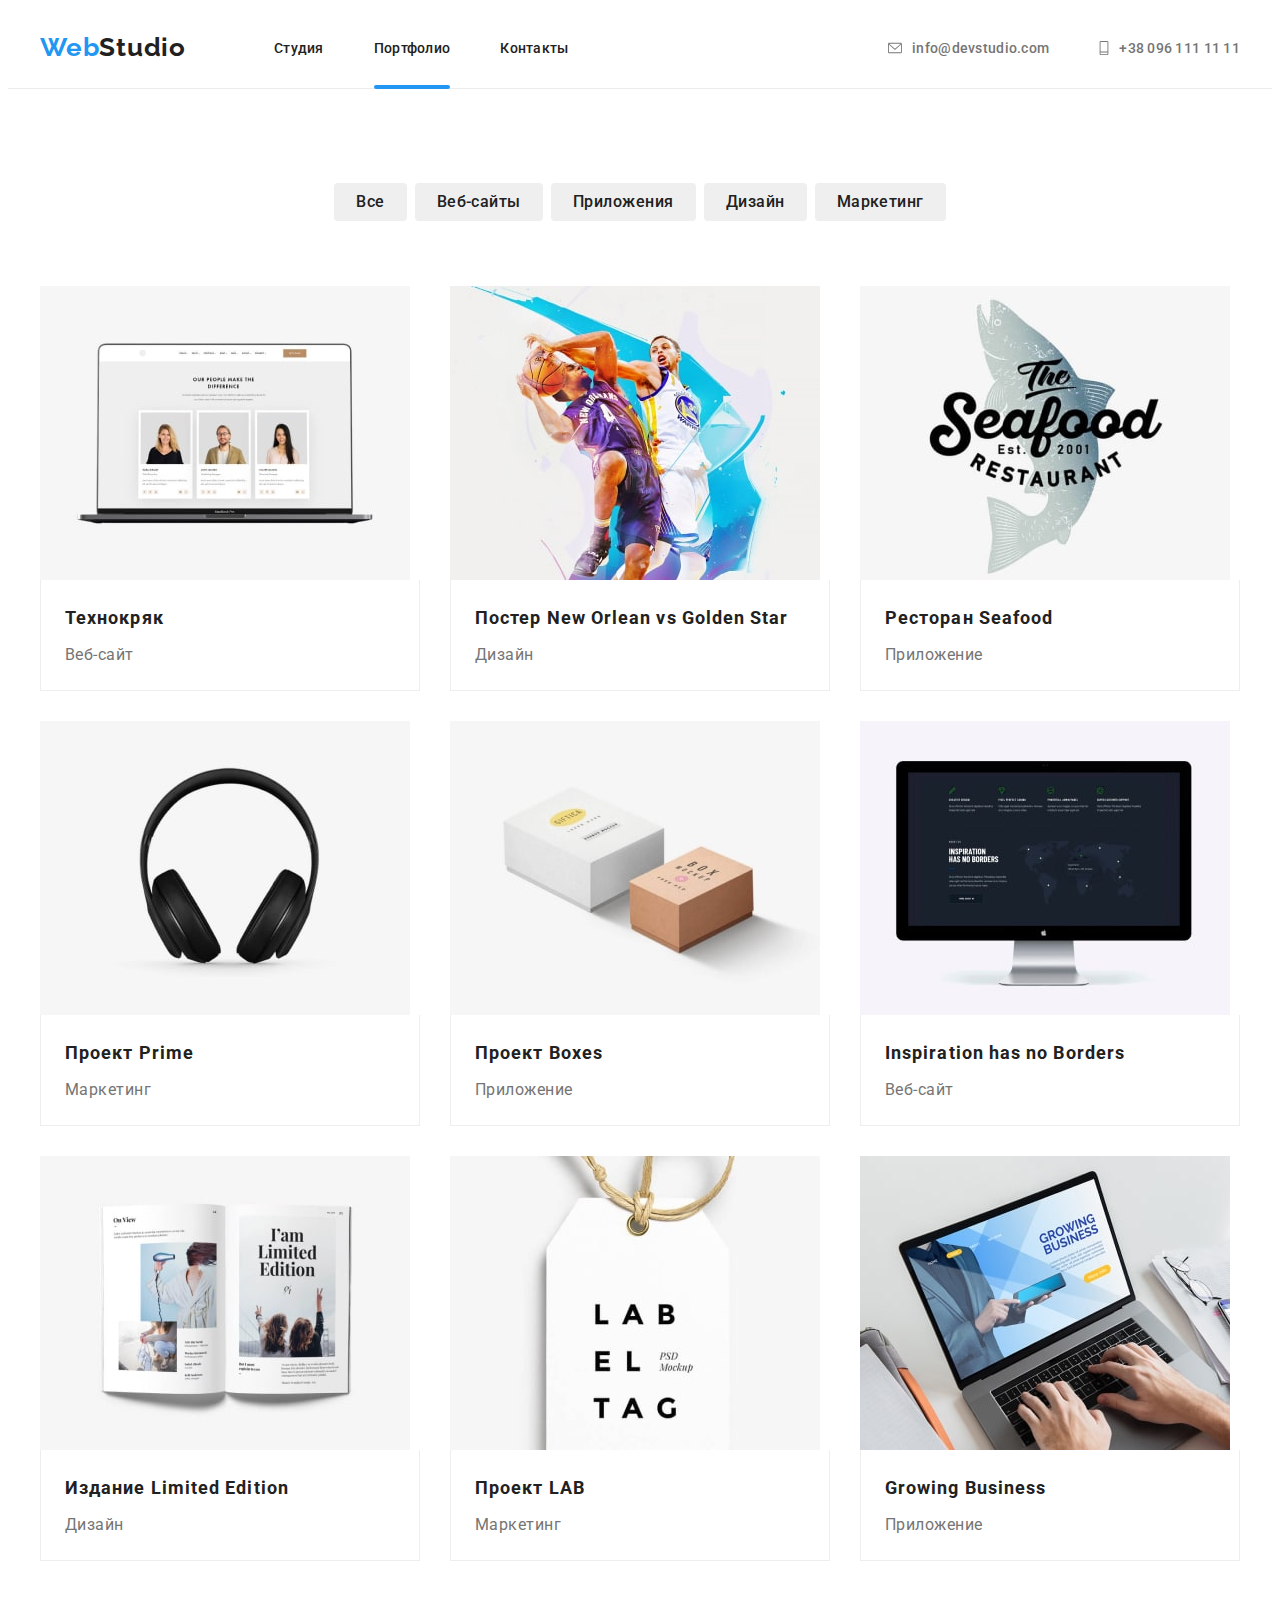
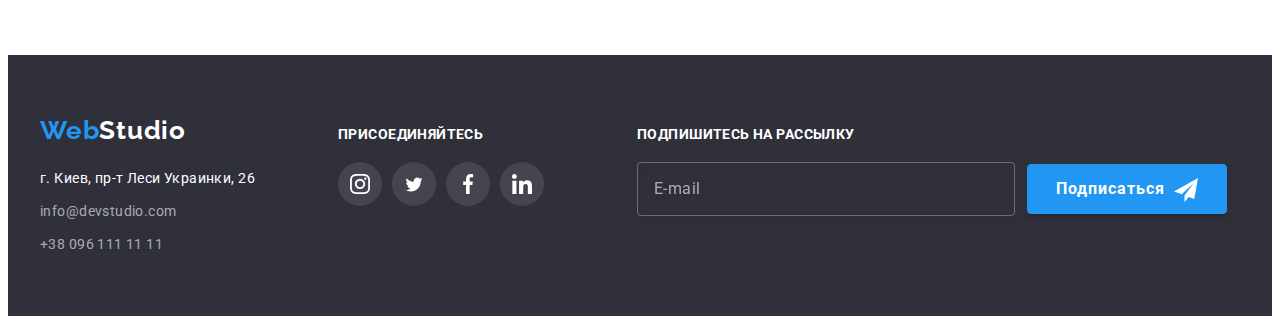
==== commit 4d701e07: "Modal адаптив" ====
--- a/portfolio.html
+++ b/portfolio.html
@@ -23,7 +23,7 @@
   <body>
     <!--Хедер-->
     <header class="header">
-      <div class="container">
+      <div class="container header__container">
         <a href="./index.html" lang="en" class="logo link"
           ><span class="logo__accent">Web</span>Studio</a
         >
@@ -44,7 +44,7 @@
         </nav>
         <div class="connect">
           <a href="mailto:info@devstudio.com" class="connect__mail link"
-            ><svg class="connect__mail-icon" width="10" height="14">
+            ><svg class="connect__mail-icon" width="14" height="14">
               <use href="./images/icons.svg#icon-mail"></use>
             </svg>
             info@devstudio.com</a
@@ -56,6 +56,82 @@
             </svg>
             +38 096 111 11 11
           </a>
+        </div>
+        <button type="button" class="mob-menu__open-btn">
+          <svg class="mob-menu__open-btn-icon" width="40" height="40">
+            <use href="./images/icons.svg#icon-mobile-menu"></use>
+          </svg>
+        </button>
+      </div>
+
+      <!--Мобильное меню контент-->
+
+      <div class="mob-menu is-hidden">
+        <div class="container">
+          <div class="mob-menu__top">
+            <button type="button" class="mob-menu__close-btn">
+              <svg class="mob-menu__close-btn-icon" width="40" height="40">
+                <use href="./images/icons.svg#icon-close-mobile-btn"></use>
+              </svg>
+            </button>
+            <ul class="mob-menu__list list">
+              <li class="mob-menu__item">
+                <a href="./index.html" class="mob-menu__link link">Студия</a>
+              </li>
+              <li class="mob-menu__item">
+                <a href="./portfolio.html" class="mob-menu__link link"
+                  >Портфолио</a
+                >
+              </li>
+              <li class="mob-menu__item">
+                <a href="" class="mob-menu__link link">Контакты</a>
+              </li>
+            </ul>
+          </div>
+
+          <div class="mob-menu__bottom">
+            <ul class="mob-connect__list list">
+              <li class="mob-connect__item">
+                <a href="tel:+380961111111" class="mob-connect__tel link"
+                  >+38 096 111 11 11</a
+                >
+              </li>
+              <li>
+                <a
+                  href="mailto:info@devstudio.com"
+                  class="mob-connect__mail link"
+                  >info@devstudio.com</a
+                >
+              </li>
+            </ul>
+
+            <ul class="mob-soc__list list">
+              <li class="mob-soc__item">
+                <a
+                  href=""
+                  class="mob-soc__link link"
+                  target="_blank"
+                  rel="noopener nofollow noreferrer"
+                  >Instagram</a
+                >
+              </li>
+              <li class="mob-soc__item">
+                <a href="" class="mob-soc__link link" target="_blank"
+                  >Twitter</a
+                >
+              </li>
+              <li class="mob-soc__item">
+                <a href="" class="mob-soc__link link" target="_blank"
+                  >Facebook</a
+                >
+              </li>
+              <li class="mob-soc__item">
+                <a href="" class="mob-soc__link link" target="_blank"
+                  >Linkedin</a
+                >
+              </li>
+            </ul>
+          </div>
         </div>
       </div>
     </header>
@@ -595,5 +671,9 @@
         </div>
       </div>
     </footer>
+
+    <!-- Скрипты -->
+
+    <script src="./js/menu.js"></script>
   </body>
 </html>
--- a/css/main.min.css
+++ b/css/main.min.css
@@ -1 +1 @@
-:root{--main-btn-color: #2196f3;--second-btn-color: #ffffff;--main-title-color: #ffffff;--second-title-color: #2f303a;--accent-blu-color: #2196f3;--accent-white-color: #ffffff}.visually-hidden{position:absolute;white-space:nowrap;width:1px;height:1px;overflow:hidden;border:0;padding:0;clip:rect(0 0 0 0);clip-path:inset(50%);margin:-1px}.container{width:100%;margin:0 auto;padding-left:15px;padding-right:15px}@media screen and (min-width: 480px){.container{width:480px}}@media screen and (min-width: 768px){.container{width:768px}}@media screen and (min-width: 1200px){.container{width:1200px;max-width:1600px}}.btn{font-family:inherit;background-color:var(--main-btn-color);border:none;cursor:pointer;border-radius:4px}.section{padding-top:60px;padding-bottom:60px}@media screen and (min-width: 1200px){.section{padding-top:94px;padding-bottom:94px}}.backdrop{width:100%;height:100%;background-color:rgba(0,0,0,.2);position:fixed;top:0;transition:opacity 250ms,visibility 250ms}.is-hidden{visibility:hidden;opacity:0;pointer-events:none}.no-scroll{overflow:hidden}.modal{width:528px;height:581px;background-color:#fff;box-shadow:0px 1px 3px rgba(0,0,0,.12),0px 1px 1px rgba(0,0,0,.14),0px 2px 1px rgba(0,0,0,.2);border-radius:4px;position:absolute;top:50%;left:50%;transform:translate(-50%, -50%) scale(1) rotate(0);transition:transform 250ms cubic-bezier(0.4, 0, 0.2, 1);padding:40px}.backdrop.is-hidden .modal{transform:translate(-50%, -50%) scale(0) rotate(90deg)}.modal-close-btn{display:flex;justify-content:center;align-items:center;width:30px;height:30px;border:1px solid rgba(0,0,0,.1);border-radius:50%;background:rgba(0,0,0,0);position:absolute;top:8px;right:8px}.modal-close-icon{transition:transform 250ms cubic-bezier(0.4, 0, 0.2, 1)}.modal-close-icon:focus,.modal-close-icon:hover{fill:var(--accent-blu-color)}.modal-title{font-family:"Roboto";font-style:normal;font-weight:700;font-size:20px;line-height:1.15;text-align:center;letter-spacing:.03em;color:#212121;margin-bottom:12px}.modal-field:not(:first-child){margin-top:10px}.input-wrap{position:relative}.user-icon{position:absolute;left:15px;top:50%;transform:translateY(-50%);transition:transform 250ms cubic-bezier(0.4, 0, 0.2, 1)}.modal-label{font-family:"Roboto";font-style:normal;font-weight:400;font-size:12px;line-height:1.1666666667;letter-spacing:.01em;color:#757575;margin-left:auto;margin-bottom:4px;display:block}.modal-input{width:100%;height:40px;border:1px solid rgba(33,33,33,.2);border-radius:4px;outline:none;padding-left:42px;transition:transform 250ms cubic-bezier(0.4, 0, 0.2, 1)}.modal-input:focus{border-color:var(--accent-blu-color)}.modal-input:focus+.user-icon{fill:var(--accent-blu-color)}.modal-text{width:100%;height:120px;font-size:14px;border:1px solid rgba(33,33,33,.2);border-radius:4px;resize:none;outline:none;padding:12px 16px;transition:transform 250ms cubic-bezier(0.4, 0, 0.2, 1)}.modal-text::placeholder{font-family:"Roboto";font-style:normal;font-weight:400;font-size:14px;line-height:1.1428571429;letter-spacing:.01em;color:rgba(117,117,117,.5)}.modal-text:focus{border-color:var(--accent-blu-color)}.check-field{margin-top:20px}.check-text{font-family:"Roboto";font-style:normal;font-weight:400;font-size:14px;line-height:1.7142857143;letter-spacing:.03em;color:#757575;display:flex;align-items:center}.check-text::before{content:"";width:16px;height:15px;border:2px solid #212121;border-radius:2px;margin-right:9px;margin-left:12px;transition:transform 250ms cubic-bezier(0.4, 0, 0.2, 1)}.modal-check:checked+.check-text::before{background-color:var(--accent-blu-color);background-image:url(../images/check.svg);border:none;background-repeat:no-repeat;background-position:center}.modal-check:focus+.check-text::before{border-color:var(--accent-blu-color)}.check-link{font-family:"Roboto";font-style:normal;font-weight:400;font-size:14px;line-height:1.7142857143;letter-spacing:.03em;color:var(--accent-blu-color);align-items:center;display:flex;margin-left:4px}.submit-btn{display:flex;margin:0 auto;padding:10px 55px;width:200px;height:50px;align-items:center;text-align:center;margin-top:30px;background:var(--main-btn-color);box-shadow:0px 4px 4px rgba(0,0,0,.15);border-radius:4px;border:1px solid var(--main-btn-color);font-family:"Roboto";font-style:normal;font-weight:700;font-size:16px;line-height:1.875;letter-spacing:.06em;color:var(--second-btn-color);outline:none}.submit-btn:focus{background-color:#188ce8;box-shadow:0px 4px 4px rgba(0,0,0,.15);transition:transform 250ms cubic-bezier(0.4, 0, 0.2, 1)}.logo{font-family:"Raleway";font-weight:700;font-size:24px;line-height:1.1666666667;letter-spacing:.03em;color:#212121}@media screen and (min-width: 768px){.logo{font-size:24px;line-height:1.1666666667}}@media screen and (min-width: 1200px){.logo{font-size:26px;line-height:1.1923076923}}.logo__accent{font-family:"Raleway";font-weight:700;font-size:24px;line-height:1.1666666667;letter-spacing:.03em;color:var(--accent-blu-color)}@media screen and (min-width: 768px){.logo__accent{font-size:24px;line-height:1.1666666667}}@media screen and (min-width: 1200px){.logo__accent{font-size:26px;line-height:1.1923076923}}p,h1,h2,h3,h4,h5,h6{margin:0}ol,ul{margin:0;padding-left:0}img{display:block;max-width:100%;width:auto;height:auto}button{cursor:pointer}body{font-family:"Roboto","Open Sans",sans-serif;color:#212121}.list{list-style-type:none}.link{text-decoration:none}.header{background-color:#fff;border-bottom:1px solid #ececec;padding-top:16px;padding-bottom:16px}@media screen and (min-width: 768px){.header{padding-top:26px;padding-bottom:26px}}@media screen and (min-width: 1200px){.header{padding-top:24px;padding-bottom:25px}}.header .container{display:flex;align-items:center}.nav{display:none}@media screen and (min-width: 768px){.nav{display:contents}}@media screen and (min-width: 1200px){.nav{display:contents}}.nav__list{display:flex;align-items:center;margin-left:93px}@media screen and (min-width: 768px){.nav__list{margin-left:88px}}.nav__item:not(:last-child){margin-right:50px}.nav__link{position:relative;font-weight:500;font-size:14px;line-height:1.1428571429;letter-spacing:.02em;color:#212121;transition:color 250ms cubic-bezier(0.4, 0, 0.2, 1)}.nav__link.current::after{content:"";position:absolute;width:100%;height:4px;border-radius:2px;background-color:var(--accent-blu-color);left:0;transition:color 250ms cubic-bezier(0.4, 0, 0.2, 1)}@media screen and (min-width: 768px){.nav__link.current::after{bottom:-38px}}@media screen and (min-width: 1200px){.nav__link.current::after{bottom:-34px}}.nav__link:hover,.nav__link:focus{color:var(--accent-blu-color)}.connect{display:none;margin-left:auto}@media screen and (min-width: 768px){.connect{display:block}}@media screen and (min-width: 1200px){.connect{display:flex;margin-left:auto;margin:0 auto}}.connect__mail{display:flex;align-items:center;font-weight:500;font-size:12px;line-height:1.1666666667;letter-spacing:.02em;color:#757575;transition:color 250ms cubic-bezier(0.4, 0, 0.2, 1)}@media screen and (min-width: 768px){.connect__mail{margin-bottom:10px;font-size:12px;line-height:1.1666666667}}@media screen and (min-width: 1200px){.connect__mail{margin-bottom:0px;margin-right:50px;font-size:14px;line-height:1.1428571429}}.connect__mail:hover,.connect__mail:focus{color:var(--accent-blu-color)}.connect__mail-icon{fill:currentColor;margin-right:10px;align-self:center}.connect__tel{display:flex;align-items:center;font-weight:500;font-size:12px;line-height:1.1666666667;letter-spacing:.02em;color:#757575;transition:color 250ms cubic-bezier(0.4, 0, 0.2, 1)}@media screen and (min-width: 768px){.connect__tel{font-size:12px;line-height:1.1666666667}}@media screen and (min-width: 1200px){.connect__tel{font-size:14px;line-height:1.1428571429}}.connect__tel:hover,.connect__tel:focus{color:var(--accent-blu-color)}.connect__tel-icon{fill:currentColor;margin-right:10px;align-self:center}.mob-menu__open-btn{display:block;margin-left:auto;color:#212121;background-color:rgba(0,0,0,0);border:rgba(0,0,0,0);transition:fill 250ms cubic-bezier(0.4, 0, 0.2, 1)}.mob-menu__open-btn:hover,.mob-menu__open-btn:focus{fill:var(--accent-blu-color)}@media screen and (min-width: 768px){.mob-menu__open-btn{display:none}}@media screen and (min-width: 1200px){.mob-menu__open-btn{display:none}}.mob-menu{position:fixed;z-index:1;top:0;left:0;background-color:#fff;width:100vw;height:100vh;padding-top:21px;padding-left:40px;padding-bottom:48px}.mob-menu>.container{display:flex;flex-direction:column;justify-content:space-between;height:100%}.mob-menu__close-btn{display:block;margin-left:auto;margin-bottom:9px;border:rgba(0,0,0,0);background-color:rgba(0,0,0,0);transition:fill 250ms cubic-bezier(0.4, 0, 0.2, 1)}.mob-menu__close-btn:hover,.mob-menu__close-btn:focus{fill:var(--accent-blu-color)}.mob-menu__list{margin-bottom:302px}.mob-menu__item{margin-bottom:35px}.mob-menu__link{font-size:40px;line-height:47px;letter-spacing:.02em;color:#212121;transition:color 250ms cubic-bezier(0.4, 0, 0.2, 1)}.mob-menu__link:hover,.mob-menu__link:focus{color:var(--accent-blu-color)}.mob-connect__tel{font-size:34px;line-height:1.1764705882;letter-spacing:.02em;color:var(--accent-blu-color);margin-bottom:32px}.mob-connect__mail{font-size:24px;line-height:1.1666666667;letter-spacing:.02em;color:#757575}.mob-soc__list{display:flex;margin-top:64px}.mob-soc__item:not(:last-child){margin-right:10px;padding-right:10px;border-right:1px solid rgba(33,33,33,.2)}.mob-soc__link{font-family:"Roboto";font-style:normal;font-weight:500;font-size:18px;line-height:1.2222222222;letter-spacing:.02em;color:var(--accent-blu-color);text-align:center}.hero{background-color:#c4c4c4;background-image:linear-gradient(rgba(47, 48, 58, 0.4), rgba(47, 48, 58, 0.4)),url(../images/hero-bg-mobile.jpg);background-repeat:no-repeat;background-size:calc(100% - 30px);max-width:480px;flex-grow:1;background-size:cover;margin:0 auto;padding-top:118px;padding-bottom:118px}@media(min-device-pixel-ratio: 2),(min-resolution: 192dpi),(min-resolution: 2dppx){.hero{background-image:linear-gradient(rgba(47, 48, 58, 0.4), rgba(47, 48, 58, 0.4)),url(../images/hero-bg-mobile-2x.jpg)}}@media screen and (min-width: 768px){.hero{background-image:linear-gradient(rgba(47, 48, 58, 0.4), rgba(47, 48, 58, 0.4)),url(../images/hero-bg-tablet.jpg);height:400px;max-width:768px}}@media screen and (min-width: 768px)and (min-device-pixel-ratio: 2),screen and (min-width: 768px)and (min-resolution: 192dpi),screen and (min-width: 768px)and (min-resolution: 2dppx){.hero{background-image:linear-gradient(rgba(47, 48, 58, 0.4), rgba(47, 48, 58, 0.4)),url(../images/hero-bg-tablet-2x.jpg)}}@media screen and (min-width: 1200px){.hero{background-image:linear-gradient(rgba(47, 48, 58, 0.4), rgba(47, 48, 58, 0.4)),url(../images/hero-bg.jpg);height:600px;max-width:1600px;padding-top:200px;padding-bottom:200px}}@media screen and (min-width: 1200px)and (min-device-pixel-ratio: 2),screen and (min-width: 1200px)and (min-resolution: 192dpi),screen and (min-width: 1200px)and (min-resolution: 2dppx){.hero{background-image:linear-gradient(rgba(47, 48, 58, 0.4), rgba(47, 48, 58, 0.4)),url(../images/hero-bg-2x.jpg)}}.hero .container{width:100%;padding:0;padding-left:15px;padding-right:15px}@media screen and (min-width: 768px){.hero .container{width:768px}}@media screen and (min-width: 1200px){.hero .container{width:1200px}}.hero__text{font-weight:900;font-size:26px;line-height:1.62;text-align:center;letter-spacing:.06em;text-transform:uppercase;color:var(--accent-white-color);max-width:360px;margin:0 auto;margin-bottom:30px}@media screen and (min-width: 1200px){.hero__text{font-size:44px;line-height:1.36;max-width:696px}}.hero__btn{font-weight:700;font-size:16px;line-height:1.88;display:flex;align-items:center;text-align:center;letter-spacing:.06em;color:var(--second-btn-color);margin:0 auto;padding:10px 32px 10px 32px}.benefits{background-color:#fff}.benefits__list{width:100%;display:flex;flex-wrap:wrap;gap:30px}.benefits__item{width:100%;max-width:450px}@media screen and (min-width: 768px){.benefits__item{width:calc((100% - 30px)/2);max-width:354px}}@media screen and (min-width: 1200px){.benefits__item{width:calc((100% - 90px)/4);max-width:270px}}.benefits__icon{display:flex;height:120px;margin-bottom:30px;background-color:#f5f4fa;border-radius:4px;justify-content:center;align-items:center}.benefits__top-text{font-weight:700;font-size:14px;line-height:1.1428571429;letter-spacing:.03em;text-transform:uppercase;color:#212121;margin-bottom:10px}@media screen and (min-width: 480px){.benefits__top-text{text-align:center}}@media screen and (min-width: 768px){.benefits__top-text{text-align:start}}@media screen and (min-width: 1200px){.benefits__top-text{text-align:start}}.benefits__title{font-size:14px;line-height:1.7142857143;letter-spacing:.03em;color:#757575}@media screen and (max-width: 480px){.about{display:none}}@media screen and (min-width: 480px){.about{display:none}}@media screen and (min-width: 1200px){.about{display:block;background-color:#fff;padding-bottom:94px}}.about__text{font-weight:700;font-size:36px;line-height:1.1666666667;text-align:center;letter-spacing:.03em;color:#212121;margin-bottom:50px}.about__list{display:flex;flex-direction:row}.about__item{position:relative;overflow:visible}.about__item:not(:last-child){margin-right:30px}.about__item-overlay{position:absolute;display:flex;flex-wrap:wrap;bottom:0;width:100%;height:70px;padding:27px 82px;font-size:14px;line-height:1.1428571429;text-align:center;letter-spacing:.03em;text-transform:uppercase;color:#fff;background-color:rgba(47,48,58,.8)}.team{width:100%;background-color:#f5f4fa}.team__text{font-weight:700;font-size:36px;line-height:1.1666666667;text-align:center;letter-spacing:.03em;color:#212121;margin-bottom:30px}@media screen and (min-width: 1200px){.team__text{margin-bottom:50px}}.team__list{width:100%;display:flex;flex-wrap:wrap;gap:30px}.team__item{background-color:#fff;box-shadow:0px 1px 3px rgba(0,0,0,.12),0px 1px 1px rgba(0,0,0,.14),0px 2px 1px rgba(0,0,0,.2);border-radius:0px 0px 4px 4px;width:100%}@media screen and (min-width: 768px){.team__item{width:calc((100% - 30px)/2)}}@media screen and (min-width: 1200px){.team__item{width:calc((100% - 90px)/4)}}.team__item-card-text{padding-top:30px;padding-bottom:24px}@media screen and (min-width: 1200px){.team__item-card-text{padding-bottom:30px}}.team__top-text{font-weight:500;font-size:16px;line-height:1.1875;text-align:center;letter-spacing:.03em;color:#212121;margin-bottom:10px}.team__bottom-text{font-size:16px;line-height:1.1875;text-align:center;letter-spacing:.03em;color:#757575}.soc-team__list{display:flex;justify-content:center;margin-top:16px;margin-left:0 auto}.soc-team__item{width:44px;height:44px}.soc-team__item:not(:last-child){margin-right:10px}.soc-team__link{width:100%;height:100%;border-radius:50%;background-color:#fff;display:flex;justify-content:center;align-items:center;transition:background-color 250ms cubic-bezier(0.4, 0, 0.2, 1)}.soc-team__link:hover,.soc-team__link:focus{background-color:var(--accent-blu-color)}.soc-team__icon{fill:#afb1b8;transition:fill 250ms cubic-bezier(0.4, 0, 0.2, 1)}.soc-team__link:hover .soc-team__icon,.soc-team__link:focus .soc-team__icon{fill:#fff}.regular-customers{background-color:#fff}.regular-customers__text{font-weight:700;font-size:36px;line-height:1.1666666667;text-align:center;letter-spacing:.03em;color:#212121;margin-bottom:50px}.regular-customers__list{margin-left:0 auto;width:100%;display:flex;flex-wrap:wrap;gap:30px}.regular-customers__item{width:170px;height:92px;background-color:#fff;width:100%;max-width:210px}@media screen and (min-width: 768px){.regular-customers__item{width:calc((100% - 30px)/2);max-width:226px}}@media screen and (min-width: 1200px){.regular-customers__item{width:calc((100% - 90px)/4);max-width:170px}}.regular-customers__link{width:100%;height:100%;background-color:#fff;border:1px solid #afb1b8;border-radius:4px;display:flex;justify-content:center;align-items:center;transition:border 250ms cubic-bezier(0.4, 0, 0.2, 1)}.regular-customers__link:hover,.regular-customers__link:focus{border:1px solid var(--accent-blu-color)}.regular-customers__icon{fill:#afb1b8;transition:fill 250ms cubic-bezier(0.4, 0, 0.2, 1)}.regular-customers__link:hover .regular-customers__icon,.regular-customers__link:focus .regular-customers__icon{fill:var(--accent-blu-color)}.footer{background-color:#2f303a;padding-top:60px;padding-bottom:60px}.footer .container{display:block}@media screen and (min-width: 768px){.footer .container{display:flex;align-items:baseline;flex-wrap:wrap}}@media screen and (min-width: 1200px){.footer .container{display:flex;align-items:baseline;flex-wrap:wrap}}.contact{display:block;text-align:center;justify-content:center;align-items:center;margin:0 auto}@media screen and (min-width: 768px){.contact{margin-left:76px;margin-bottom:0px}}@media screen and (min-width: 1200px){.contact{display:block;margin-left:0px;margin-bottom:0px;text-align:left}}.footer__logo{font-family:"Raleway";font-weight:700;font-size:26px;line-height:1.1923076923;letter-spacing:.03em;color:var(--accent-white-color)}.contact__addres-item{margin-top:20px;margin-bottom:9px}.contact__addres-link{font-style:normal;font-weight:400;font-size:14px;line-height:1.7142857143;letter-spacing:.03em;color:#fff;transition:color 250ms cubic-bezier(0.4, 0, 0.2, 1)}.contact__addres-link:hover,.contact__addres-link:focus{color:var(--accent-blu-color)}.contact__addres-mail{font-style:normal;font-size:14px;line-height:1.7142857143;letter-spacing:.03em;color:rgba(255,255,255,.6);transition:color 250ms cubic-bezier(0.4, 0, 0.2, 1)}.contact__addres-mail:hover,.contact__addres-mail:focus{color:var(--accent-blu-color)}.contact__addres-tel{font-style:normal;font-size:14px;line-height:1.7142857143;letter-spacing:.03em;color:rgba(255,255,255,.6);display:block;margin-top:9px;transition:color 250ms cubic-bezier(0.4, 0, 0.2, 1)}.contact__addres-tel:hover,.contact__addres-tel:focus{color:var(--accent-blu-color)}.soc{display:block;margin-top:60px;text-align:center}@media screen and (min-width: 768px){.soc{margin:0 auto}}@media screen and (min-width: 1200px){.soc{margin-left:70px;margin-right:0px;text-align:left}}.soc__text{font-family:"Roboto";font-style:normal;font-weight:700;font-size:14px;line-height:1.1428571429;letter-spacing:.03em;text-transform:uppercase;color:#fff}@media screen and (min-width: 1200px){.soc__text{justify-content:start}}.soc__list{display:flex;margin-top:20px;align-items:center;justify-content:center}.soc__item{width:44px;height:44px}.soc__item:not(:last-child){margin-right:10px}.soc__link{width:100%;height:100%;border-radius:50%;background-color:rgba(255,255,255,.1);display:flex;justify-content:center;align-items:center;transition:background-color 250ms cubic-bezier(0.4, 0, 0.2, 1)}.soc__link:hover,.soc__link:focus{background-color:var(--accent-blu-color)}.soc__icon{fill:#fff}.subscribe{margin:0 auto;margin-top:60px;display:flex;flex-direction:column;justify-content:center;align-items:center}@media screen and (min-width: 1200px){.subscribe{margin-left:93px;margin-top:0px;display:block}}.subscribe__wrap{display:flex;flex-direction:column;justify-content:center;align-items:center}@media screen and (min-width: 1200px){.subscribe__wrap{flex-direction:row}}.subscribe__title{font-family:"Roboto";font-style:normal;font-weight:700;font-size:14px;line-height:1.1428571429;letter-spacing:.03em;text-transform:uppercase;color:#fff;margin-bottom:20px}.subscribe__input{width:450px;height:50px;border:1px solid rgba(255,255,255,.3);filter:drop-shadow(0px 4px 4px rgba(0, 0, 0, 0.15));border-radius:4px;outline:none;background-color:rgba(0,0,0,0);padding-left:16px;align-items:center;color:rgba(255,255,255,.6);margin-right:12px}@media screen and (min-width: 1200px){.subscribe__input{width:358px}}.subscribe__input::placeholder{font-family:"Roboto";font-style:normal;font-weight:400;font-size:16px;line-height:1.25;align-items:center;letter-spacing:.03em;color:rgba(255,255,255,.6)}.subscribe__btn{display:flex;align-items:center;justify-content:center;position:relative;padding:10px 62px 10px 29px;margin-top:20px;width:200px;height:50px;background:var(--main-btn-color);box-shadow:0px 4px 4px rgba(0,0,0,.15);border-radius:4px;border:1px solid var(--main-btn-color);font-family:"Roboto";font-style:normal;font-weight:700;font-size:16px;line-height:1.875;letter-spacing:.06em;color:var(--second-btn-color);outline:none}@media screen and (min-width: 1200px){.subscribe__btn{margin-top:0px}}.subscribe__icon{fill:#fff;position:absolute;right:28px;top:13px}.button__list{margin-bottom:40px;width:100%;display:flex;flex-wrap:wrap;justify-content:start}@media screen and (min-width: 768px){.button__list{flex-direction:row;justify-content:center;margin-bottom:30px}}@media screen and (min-width: 1200px){.button__list{flex-direction:row;justify-content:center;margin-bottom:50px}}.button__item{margin-bottom:15px}.button__item:not(:last-child){margin-right:8px}.button__btn{font-family:inherit;font-weight:500;font-size:16px;line-height:1.625;text-align:center;letter-spacing:.03em;color:#212121;border:none;border-radius:4px;padding:6px 22px 6px 22px;transition:background-color 250ms cubic-bezier(0.4, 0, 0.2, 1),color 250ms cubic-bezier(0.4, 0, 0.2, 1),box-shadow 250ms cubic-bezier(0.4, 0, 0.2, 1)}.button__btn:hover,.button__btn:focus{background-color:var(--accent-blu-color);color:var(--accent-white-color);box-shadow:0px 3px 1px rgba(0,0,0,.1),0px 1px 2px rgba(0,0,0,.08),0px 2px 2px rgba(0,0,0,.12);border-radius:4px}.card-set__list{width:100%;display:flex;flex-wrap:wrap;gap:30px}.card-set__item{transition:box-shadow 250ms cubic-bezier(0.4, 0, 0.2, 1);width:100%}.card-set__item:hover,.card-set__item:focus{box-shadow:0px 1px 1px rgba(0,0,0,.12),0px 4px 4px rgba(0,0,0,.06),1px 4px 6px rgba(0,0,0,.16)}@media screen and (min-width: 768px){.card-set__item{width:calc((100% - 30px)/2);display:flex;flex-direction:column}}@media screen and (min-width: 1200px){.card-set__item{width:calc((100% - 60px)/3)}}@media screen and (min-width: 768px){.card-set__item .card-set__item-description{flex-grow:1}}.card-set__item-wrap{position:relative;overflow:hidden}.card-set__item-text{position:absolute;top:0;height:100%;padding:63px 24px;color:var(--main-title-color);background:rgba(33,150,243,.9);font-size:18px;line-height:1.5555555556;letter-spacing:.03em;transform:translateY(100%);transition:transform 250ms cubic-bezier(0.4, 0, 0.2, 1)}.card-set__item:hover .card-set__item-text{transform:translateY(0%)}.card-set__item-description{padding-top:20px;padding-bottom:20px;border-left:1px solid #eee;border-right:1px solid #eee;border-bottom:1px solid #eee}.card-set__top-text{font-weight:700;font-size:18px;line-height:2;letter-spacing:.06em;color:#212121;padding-left:24px;padding-right:24px}.card-set__title{font-size:16px;line-height:1.875;letter-spacing:.03em;color:#757575;margin-top:4px;padding-left:24px;padding-right:24px}/*# sourceMappingURL=main.min.css.map */+:root{--main-btn-color: #2196f3;--second-btn-color: #ffffff;--main-title-color: #ffffff;--second-title-color: #2f303a;--accent-blu-color: #2196f3;--accent-white-color: #ffffff}.visually-hidden{position:absolute;white-space:nowrap;width:1px;height:1px;overflow:hidden;border:0;padding:0;clip:rect(0 0 0 0);clip-path:inset(50%);margin:-1px}.container{width:100%;margin:0 auto;padding-left:15px;padding-right:15px}@media screen and (min-width: 480px){.container{width:480px}}@media screen and (min-width: 768px){.container{width:768px}}@media screen and (min-width: 1200px){.container{width:1200px;max-width:1600px}}.btn{font-family:inherit;background-color:var(--main-btn-color);border:none;cursor:pointer;border-radius:4px}.section{padding-top:60px;padding-bottom:60px}@media screen and (min-width: 1200px){.section{padding-top:94px;padding-bottom:94px}}.backdrop{width:100%;height:100%;background-color:rgba(0,0,0,.2);position:fixed;top:0;transition:opacity 250ms,visibility 250ms}.is-hidden{visibility:hidden;opacity:0;pointer-events:none}.no-scroll{overflow:hidden}.modal{width:100%;max-width:450px;height:609px;background-color:#fff;box-shadow:0px 1px 3px rgba(0,0,0,.12),0px 1px 1px rgba(0,0,0,.14),0px 2px 1px rgba(0,0,0,.2);border-radius:4px;position:absolute;top:50%;left:50%;transform:translate(-50%, -50%) scale(1) rotate(0);transition:transform 250ms cubic-bezier(0.4, 0, 0.2, 1);padding:40px}@media screen and (min-width: 768px){.modal{max-width:450px;height:609px}}@media screen and (min-width: 1200px){.modal{max-width:528px;height:581px}}.backdrop.is-hidden .modal{transform:translate(-50%, -50%) scale(0) rotate(90deg)}.modal-close-btn{display:flex;justify-content:center;align-items:center;width:30px;height:30px;border:1px solid rgba(0,0,0,.1);border-radius:50%;background:rgba(0,0,0,0);position:absolute;top:8px;right:8px}.modal-close-icon{transition:transform 250ms cubic-bezier(0.4, 0, 0.2, 1)}.modal-close-icon:focus,.modal-close-icon:hover{fill:var(--accent-blu-color)}.modal-title{font-family:"Roboto";font-style:normal;font-weight:700;font-size:20px;line-height:1.5;text-align:center;letter-spacing:.03em;color:#212121;margin-bottom:12px}@media screen and (min-width: 1200px){.modal-title{font-size:20px;line-height:1.15}}.modal-field:not(:first-child){margin-top:10px}.input-wrap{position:relative}.user-icon{position:absolute;left:15px;top:50%;transform:translateY(-50%);transition:transform 250ms cubic-bezier(0.4, 0, 0.2, 1)}.modal-label{font-family:"Roboto";font-style:normal;font-weight:400;font-size:12px;line-height:1.1666666667;letter-spacing:.01em;color:#757575;margin-left:auto;margin-bottom:4px;display:block}.modal-input{width:100%;height:40px;border:1px solid rgba(33,33,33,.2);border-radius:4px;outline:none;padding-left:40px;transition:transform 250ms cubic-bezier(0.4, 0, 0.2, 1)}.modal-input:focus{border-color:var(--accent-blu-color)}.modal-input:focus+.user-icon{fill:var(--accent-blu-color)}.modal-text{width:100%;height:120px;font-size:14px;border:1px solid rgba(33,33,33,.2);border-radius:4px;resize:none;outline:none;padding:12px 16px;transition:transform 250ms cubic-bezier(0.4, 0, 0.2, 1)}.modal-text::placeholder{font-family:"Roboto";font-style:normal;font-weight:400;font-size:14px;line-height:1.1428571429;letter-spacing:.01em;color:rgba(117,117,117,.5)}.modal-text:focus{border-color:var(--accent-blu-color)}.check-field{margin-top:20px}.check-text{display:flex;align-items:center;font-family:"Roboto";font-style:normal;font-weight:400;font-size:12px;line-height:1.1666666667;letter-spacing:.03em;color:#757575}@media screen and (min-width: 1200px){.check-text{font-size:14px;line-height:1.7142857143}}.check-text::before{content:"";width:16px;height:15px;border:2px solid #212121;border-radius:2px;margin-right:9px;margin-left:1px;transition:transform 250ms cubic-bezier(0.4, 0, 0.2, 1)}@media screen and (min-width: 1200px){.check-text::before{margin-left:12px}}.modal-check:checked+.check-text::before{background-color:var(--accent-blu-color);background-image:url(../images/check.svg);border:none;background-repeat:no-repeat;background-position:center}.modal-check:focus+.check-text::before{border-color:var(--accent-blu-color)}.check-link{font-family:"Roboto";font-style:normal;font-weight:400;font-size:12px;line-height:1.1666666667;letter-spacing:.03em;color:var(--accent-blu-color);align-items:center;margin-left:2px}@media screen and (min-width: 1200px){.check-link{font-size:14px;line-height:1.7142857143}}@media screen and (min-width: 1200px){.check-link{display:flex;margin-left:4px}}.submit-btn{display:flex;margin:0 auto;padding:10px 55px;width:200px;height:50px;align-items:center;text-align:center;margin-top:31px;background:var(--main-btn-color);box-shadow:0px 4px 4px rgba(0,0,0,.15);border-radius:4px;border:1px solid var(--main-btn-color);font-family:"Roboto";font-style:normal;font-weight:700;font-size:16px;line-height:1.875;letter-spacing:.06em;color:var(--second-btn-color);outline:none}@media screen and (min-width: 1200px){.submit-btn{margin-top:30px}}.submit-btn:focus{background-color:#188ce8;box-shadow:0px 4px 4px rgba(0,0,0,.15);transition:transform 250ms cubic-bezier(0.4, 0, 0.2, 1)}.logo{font-family:"Raleway";font-weight:700;font-size:24px;line-height:1.1666666667;letter-spacing:.03em;color:#212121}@media screen and (min-width: 768px){.logo{font-size:24px;line-height:1.1666666667}}@media screen and (min-width: 1200px){.logo{font-size:26px;line-height:1.1923076923}}.logo__accent{font-family:"Raleway";font-weight:700;font-size:24px;line-height:1.1666666667;letter-spacing:.03em;color:var(--accent-blu-color)}@media screen and (min-width: 768px){.logo__accent{font-size:24px;line-height:1.1666666667}}@media screen and (min-width: 1200px){.logo__accent{font-size:26px;line-height:1.1923076923}}p,h1,h2,h3,h4,h5,h6{margin:0}ol,ul{margin:0;padding-left:0}img{display:block;max-width:100%;width:auto;height:auto}button{cursor:pointer}body{font-family:"Roboto","Open Sans",sans-serif;color:#212121}.list{list-style-type:none}.link{text-decoration:none}.header{background-color:#fff;border-bottom:1px solid #ececec;padding-top:16px;padding-bottom:16px}@media screen and (min-width: 768px){.header{padding-top:26px;padding-bottom:26px}}@media screen and (min-width: 1200px){.header{padding-top:24px;padding-bottom:25px}}.header__container{display:flex;align-items:center}.nav{display:none}@media screen and (min-width: 768px){.nav{display:contents}}@media screen and (min-width: 1200px){.nav{display:contents}}.nav__list{display:flex;align-items:center;margin-left:93px}@media screen and (min-width: 768px){.nav__list{margin-left:88px}}.nav__item:not(:last-child){margin-right:50px}.nav__link{position:relative;font-weight:500;font-size:14px;line-height:1.1428571429;letter-spacing:.02em;color:#212121;transition:color 250ms cubic-bezier(0.4, 0, 0.2, 1)}.nav__link.current::after{content:"";position:absolute;width:100%;height:4px;border-radius:2px;background-color:var(--accent-blu-color);left:0;transition:color 250ms cubic-bezier(0.4, 0, 0.2, 1)}@media screen and (min-width: 768px){.nav__link.current::after{bottom:-37px}}@media screen and (min-width: 1200px){.nav__link.current::after{bottom:-33px}}.nav__link:hover,.nav__link:focus{color:var(--accent-blu-color)}.connect{display:none;margin-left:auto}@media screen and (min-width: 768px){.connect{display:block}}@media screen and (min-width: 1200px){.connect{display:flex;margin-left:auto}}.connect__mail{display:flex;align-items:center;font-weight:500;font-size:12px;line-height:1.1666666667;letter-spacing:.02em;color:#757575;transition:color 250ms cubic-bezier(0.4, 0, 0.2, 1)}@media screen and (min-width: 768px){.connect__mail{margin-bottom:10px;font-size:12px;line-height:1.1666666667}}@media screen and (min-width: 1200px){.connect__mail{margin-bottom:0px;margin-right:50px;font-size:14px;line-height:1.1428571429}}.connect__mail:hover,.connect__mail:focus{color:var(--accent-blu-color)}.connect__mail-icon{fill:currentColor;margin-right:10px;align-self:center}.connect__tel{display:flex;align-items:center;font-weight:500;font-size:12px;line-height:1.1666666667;letter-spacing:.02em;color:#757575;transition:color 250ms cubic-bezier(0.4, 0, 0.2, 1)}@media screen and (min-width: 768px){.connect__tel{font-size:12px;line-height:1.1666666667}}@media screen and (min-width: 1200px){.connect__tel{font-size:14px;line-height:1.1428571429}}.connect__tel:hover,.connect__tel:focus{color:var(--accent-blu-color)}.connect__tel-icon{fill:currentColor;margin-right:10px;align-self:center}.mob-menu__open-btn{display:block;margin-left:auto;color:#212121;background-color:rgba(0,0,0,0);border:rgba(0,0,0,0);transition:fill 250ms cubic-bezier(0.4, 0, 0.2, 1)}.mob-menu__open-btn:hover,.mob-menu__open-btn:focus{fill:var(--accent-blu-color)}@media screen and (min-width: 768px){.mob-menu__open-btn{display:none}}@media screen and (min-width: 1200px){.mob-menu__open-btn{display:none}}.mob-menu{position:fixed;z-index:1;top:0;left:0;background-color:#fff;width:100vw;height:100%}.mob-menu>.container{display:flex;flex-direction:column;justify-content:space-between;padding-top:21px;padding-left:40px;padding-bottom:48px;height:100%;overflow-y:auto}.mob-menu__close-btn{display:block;margin-left:auto;margin-bottom:9px;border:rgba(0,0,0,0);background-color:rgba(0,0,0,0);transition:fill 250ms cubic-bezier(0.4, 0, 0.2, 1)}.mob-menu__close-btn:hover,.mob-menu__close-btn:focus{fill:var(--accent-blu-color)}.mob-menu__item:not(:last-child){margin-bottom:32px}.mob-menu__link{font-size:40px;line-height:47px;letter-spacing:.02em;color:#212121;transition:color 250ms cubic-bezier(0.4, 0, 0.2, 1)}.mob-menu__link:hover,.mob-menu__link:focus{color:var(--accent-blu-color)}.mob-connect__item{margin-bottom:32px}.mob-connect__tel{font-size:34px;line-height:1.1764705882;letter-spacing:.02em;color:var(--accent-blu-color);display:block;margin-bottom:32px}.mob-connect__mail{font-size:24px;line-height:1.1666666667;letter-spacing:.02em;color:#757575;display:block;margin-bottom:64px}.mob-soc__list{display:flex;flex-wrap:wrap;gap:10px}.mob-soc__item:not(:last-child){margin-right:10px;padding-right:10px;border-right:1px solid rgba(33,33,33,.2)}.mob-soc__link{font-size:18px;line-height:1.2222222222;letter-spacing:.02em;color:var(--accent-blu-color);text-align:center}.hero{background-color:#c4c4c4;background-image:linear-gradient(rgba(47, 48, 58, 0.4), rgba(47, 48, 58, 0.4)),url(../images/hero-bg-mobile.jpg);background-repeat:no-repeat;background-size:calc(100% - 30px);max-width:480px;flex-grow:1;background-size:cover;margin:0 auto;padding-top:118px;padding-bottom:118px}@media(min-device-pixel-ratio: 2),(min-resolution: 192dpi),(min-resolution: 2dppx){.hero{background-image:linear-gradient(rgba(47, 48, 58, 0.4), rgba(47, 48, 58, 0.4)),url(../images/hero-bg-mobile-2x.jpg)}}@media screen and (min-width: 768px){.hero{background-image:linear-gradient(rgba(47, 48, 58, 0.4), rgba(47, 48, 58, 0.4)),url(../images/hero-bg-tablet.jpg);height:400px;max-width:768px}}@media screen and (min-width: 768px)and (min-device-pixel-ratio: 2),screen and (min-width: 768px)and (min-resolution: 192dpi),screen and (min-width: 768px)and (min-resolution: 2dppx){.hero{background-image:linear-gradient(rgba(47, 48, 58, 0.4), rgba(47, 48, 58, 0.4)),url(../images/hero-bg-tablet-2x.jpg)}}@media screen and (min-width: 1200px){.hero{background-image:linear-gradient(rgba(47, 48, 58, 0.4), rgba(47, 48, 58, 0.4)),url(../images/hero-bg.jpg);height:600px;max-width:1600px;padding-top:200px;padding-bottom:200px}}@media screen and (min-width: 1200px)and (min-device-pixel-ratio: 2),screen and (min-width: 1200px)and (min-resolution: 192dpi),screen and (min-width: 1200px)and (min-resolution: 2dppx){.hero{background-image:linear-gradient(rgba(47, 48, 58, 0.4), rgba(47, 48, 58, 0.4)),url(../images/hero-bg-2x.jpg)}}.hero .container{width:100%;padding:0;padding-left:15px;padding-right:15px}@media screen and (min-width: 768px){.hero .container{width:768px}}@media screen and (min-width: 1200px){.hero .container{width:1200px}}.hero__text{font-weight:900;font-size:26px;line-height:1.62;text-align:center;letter-spacing:.06em;text-transform:uppercase;color:var(--accent-white-color);max-width:360px;margin:0 auto;margin-bottom:30px}@media screen and (min-width: 1200px){.hero__text{font-size:44px;line-height:1.36;max-width:696px}}.hero__btn{font-weight:700;font-size:16px;line-height:1.88;display:flex;align-items:center;text-align:center;letter-spacing:.06em;color:var(--second-btn-color);margin:0 auto;padding:10px 32px 10px 32px}.benefits{background-color:#fff}.benefits__list{width:100%;display:flex;flex-wrap:wrap;gap:30px}.benefits__item{width:100%;max-width:450px}@media screen and (min-width: 768px){.benefits__item{width:calc((100% - 30px)/2);max-width:354px}}@media screen and (min-width: 1200px){.benefits__item{width:calc((100% - 90px)/4);max-width:270px}}.benefits__icon{display:flex;height:120px;margin-bottom:30px;background-color:#f5f4fa;border-radius:4px;justify-content:center;align-items:center}.benefits__top-text{font-weight:700;font-size:14px;line-height:1.1428571429;letter-spacing:.03em;text-transform:uppercase;color:#212121;text-align:center;margin-bottom:10px}@media screen and (min-width: 768px){.benefits__top-text{text-align:start}}@media screen and (min-width: 1200px){.benefits__top-text{text-align:start}}.benefits__title{font-size:14px;line-height:1.7142857143;letter-spacing:.03em;color:#757575}@media screen and (max-width: 480px){.about{display:none}}@media screen and (min-width: 480px){.about{display:none}}@media screen and (min-width: 1200px){.about{display:block;background-color:#fff;padding-bottom:94px}}.about__text{font-weight:700;font-size:36px;line-height:1.1666666667;text-align:center;letter-spacing:.03em;color:#212121;margin-bottom:50px}.about__list{display:flex;flex-direction:row}.about__item{position:relative;overflow:visible}.about__item:not(:last-child){margin-right:30px}.about__item-overlay{position:absolute;display:flex;flex-wrap:wrap;bottom:0;width:100%;height:70px;padding:27px 82px;font-size:14px;line-height:1.1428571429;text-align:center;letter-spacing:.03em;text-transform:uppercase;color:#fff;background-color:rgba(47,48,58,.8)}.team{width:100%;background-color:#f5f4fa}.team__text{font-weight:700;font-size:36px;line-height:1.1666666667;text-align:center;letter-spacing:.03em;color:#212121;margin-bottom:30px}@media screen and (min-width: 1200px){.team__text{margin-bottom:50px}}.team__list{width:100%;display:flex;flex-wrap:wrap;gap:30px}.team__item{background-color:#fff;box-shadow:0px 1px 3px rgba(0,0,0,.12),0px 1px 1px rgba(0,0,0,.14),0px 2px 1px rgba(0,0,0,.2);border-radius:0px 0px 4px 4px;width:100%}@media screen and (min-width: 768px){.team__item{width:calc((100% - 30px)/2)}}@media screen and (min-width: 1200px){.team__item{width:calc((100% - 90px)/4)}}.team__item-card-text{padding-top:30px;padding-bottom:24px}@media screen and (min-width: 1200px){.team__item-card-text{padding-bottom:30px}}.team__top-text{font-weight:500;font-size:16px;line-height:1.1875;text-align:center;letter-spacing:.03em;color:#212121;margin-bottom:10px}.team__bottom-text{font-size:16px;line-height:1.1875;text-align:center;letter-spacing:.03em;color:#757575}.soc-team__list{display:flex;justify-content:center;margin-top:16px;margin-left:0 auto}.soc-team__item{width:44px;height:44px}.soc-team__item:not(:last-child){margin-right:10px}.soc-team__link{width:100%;height:100%;border-radius:50%;background-color:#fff;display:flex;justify-content:center;align-items:center;transition:background-color 250ms cubic-bezier(0.4, 0, 0.2, 1)}.soc-team__link:hover,.soc-team__link:focus{background-color:var(--accent-blu-color)}.soc-team__icon{fill:#afb1b8;transition:fill 250ms cubic-bezier(0.4, 0, 0.2, 1)}.soc-team__link:hover .soc-team__icon,.soc-team__link:focus .soc-team__icon{fill:#fff}.regular-customers{background-color:#fff}.regular-customers__text{font-weight:700;font-size:36px;line-height:1.1666666667;text-align:center;letter-spacing:.03em;color:#212121;margin-bottom:50px}.regular-customers__list{margin-left:0 auto;width:100%;display:flex;flex-wrap:wrap;gap:30px}.regular-customers__item{width:170px;height:92px;background-color:#fff;width:100%;max-width:210px}@media screen and (min-width: 768px){.regular-customers__item{width:calc((100% - 30px)/2);max-width:226px}}@media screen and (min-width: 1200px){.regular-customers__item{width:calc((100% - 90px)/4);max-width:170px}}.regular-customers__link{width:100%;height:100%;background-color:#fff;border:1px solid #afb1b8;border-radius:4px;display:flex;justify-content:center;align-items:center;transition:border 250ms cubic-bezier(0.4, 0, 0.2, 1)}.regular-customers__link:hover,.regular-customers__link:focus{border:1px solid var(--accent-blu-color)}.regular-customers__icon{fill:#afb1b8;transition:fill 250ms cubic-bezier(0.4, 0, 0.2, 1)}.regular-customers__link:hover .regular-customers__icon,.regular-customers__link:focus .regular-customers__icon{fill:var(--accent-blu-color)}.footer{background-color:#2f303a;padding-top:60px;padding-bottom:60px}.footer .container{display:block}@media screen and (min-width: 768px){.footer .container{display:flex;align-items:baseline;flex-wrap:wrap}}@media screen and (min-width: 1200px){.footer .container{display:flex;align-items:baseline;flex-wrap:wrap}}.contact{display:block;text-align:center;justify-content:center;align-items:center;margin:0 auto}@media screen and (min-width: 768px){.contact{margin-left:76px;margin-bottom:0px}}@media screen and (min-width: 1200px){.contact{display:block;margin-left:0px;margin-bottom:0px;text-align:left}}.footer__logo{font-family:"Raleway";font-weight:700;font-size:26px;line-height:1.1923076923;letter-spacing:.03em;color:var(--accent-white-color)}.contact__addres-item{margin-top:20px;margin-bottom:9px}.contact__addres-link{font-style:normal;font-weight:400;font-size:14px;line-height:1.7142857143;letter-spacing:.03em;color:#fff;transition:color 250ms cubic-bezier(0.4, 0, 0.2, 1)}.contact__addres-link:hover,.contact__addres-link:focus{color:var(--accent-blu-color)}.contact__addres-mail{font-style:normal;font-size:14px;line-height:1.7142857143;letter-spacing:.03em;color:rgba(255,255,255,.6);transition:color 250ms cubic-bezier(0.4, 0, 0.2, 1)}.contact__addres-mail:hover,.contact__addres-mail:focus{color:var(--accent-blu-color)}.contact__addres-tel{font-style:normal;font-size:14px;line-height:1.7142857143;letter-spacing:.03em;color:rgba(255,255,255,.6);display:block;margin-top:9px;transition:color 250ms cubic-bezier(0.4, 0, 0.2, 1)}.contact__addres-tel:hover,.contact__addres-tel:focus{color:var(--accent-blu-color)}.soc{display:block;margin-top:60px;text-align:center}@media screen and (min-width: 768px){.soc{margin:0 auto}}@media screen and (min-width: 1200px){.soc{margin-left:70px;margin-right:0px;text-align:left}}.soc__text{font-family:"Roboto";font-style:normal;font-weight:700;font-size:14px;line-height:1.1428571429;letter-spacing:.03em;text-transform:uppercase;color:#fff}@media screen and (min-width: 1200px){.soc__text{justify-content:start}}.soc__list{display:flex;margin-top:20px;align-items:center;justify-content:center}.soc__item{width:44px;height:44px}.soc__item:not(:last-child){margin-right:10px}.soc__link{width:100%;height:100%;border-radius:50%;background-color:rgba(255,255,255,.1);display:flex;justify-content:center;align-items:center;transition:background-color 250ms cubic-bezier(0.4, 0, 0.2, 1)}.soc__link:hover,.soc__link:focus{background-color:var(--accent-blu-color)}.soc__icon{fill:#fff}.subscribe{margin:0 auto;margin-top:60px;display:flex;flex-direction:column;justify-content:center;align-items:center}@media screen and (min-width: 1200px){.subscribe{margin-left:93px;margin-top:0px;display:block}}.subscribe__wrap{display:flex;flex-direction:column;justify-content:center;align-items:center}@media screen and (min-width: 1200px){.subscribe__wrap{flex-direction:row}}.subscribe__title{font-family:"Roboto";font-style:normal;font-weight:700;font-size:14px;line-height:1.1428571429;letter-spacing:.03em;text-transform:uppercase;color:#fff;margin-bottom:20px}.subscribe__input{width:450px;height:50px;flex-grow:1;border:1px solid rgba(255,255,255,.3);filter:drop-shadow(0px 4px 4px rgba(0, 0, 0, 0.15));border-radius:4px;outline:none;background-color:rgba(0,0,0,0);padding-left:16px;align-items:center;color:rgba(255,255,255,.6);margin-right:12px}@media screen and (min-width: 1200px){.subscribe__input{width:358px}}.subscribe__input::placeholder{font-family:"Roboto";font-style:normal;font-weight:400;font-size:16px;line-height:1.25;align-items:center;letter-spacing:.03em;color:rgba(255,255,255,.6)}.subscribe__btn{display:flex;align-items:center;justify-content:center;position:relative;padding:10px 62px 10px 29px;margin-top:20px;width:200px;height:50px;background:var(--main-btn-color);box-shadow:0px 4px 4px rgba(0,0,0,.15);border-radius:4px;border:1px solid var(--main-btn-color);font-family:"Roboto";font-style:normal;font-weight:700;font-size:16px;line-height:1.875;letter-spacing:.06em;color:var(--second-btn-color);outline:none}@media screen and (min-width: 1200px){.subscribe__btn{margin-top:0px}}.subscribe__icon{fill:#fff;position:absolute;right:28px;top:13px}.button__list{margin-bottom:40px;width:100%;display:flex;flex-wrap:wrap;justify-content:start}@media screen and (min-width: 768px){.button__list{flex-direction:row;justify-content:center;margin-bottom:30px}}@media screen and (min-width: 1200px){.button__list{flex-direction:row;justify-content:center;margin-bottom:50px}}.button__item{margin-bottom:15px}.button__item:not(:last-child){margin-right:8px}.button__btn{font-family:inherit;font-weight:500;font-size:16px;line-height:1.625;text-align:center;letter-spacing:.03em;color:#212121;border:none;border-radius:4px;padding:6px 22px 6px 22px;transition:background-color 250ms cubic-bezier(0.4, 0, 0.2, 1),color 250ms cubic-bezier(0.4, 0, 0.2, 1),box-shadow 250ms cubic-bezier(0.4, 0, 0.2, 1)}.button__btn:hover,.button__btn:focus{background-color:var(--accent-blu-color);color:var(--accent-white-color);box-shadow:0px 3px 1px rgba(0,0,0,.1),0px 1px 2px rgba(0,0,0,.08),0px 2px 2px rgba(0,0,0,.12);border-radius:4px}.card-set__list{width:100%;display:flex;flex-wrap:wrap;gap:30px}.card-set__item{transition:box-shadow 250ms cubic-bezier(0.4, 0, 0.2, 1);width:100%}.card-set__item:hover,.card-set__item:focus{box-shadow:0px 1px 1px rgba(0,0,0,.12),0px 4px 4px rgba(0,0,0,.06),1px 4px 6px rgba(0,0,0,.16)}@media screen and (min-width: 768px){.card-set__item{width:calc((100% - 30px)/2);display:flex;flex-direction:column}}@media screen and (min-width: 1200px){.card-set__item{width:calc((100% - 60px)/3)}}@media screen and (min-width: 768px){.card-set__item .card-set__item-description{flex-grow:1}}.card-set__item-wrap{position:relative;overflow:hidden}.card-set__item-text{position:absolute;top:0;height:100%;padding:63px 24px;color:var(--main-title-color);background:rgba(33,150,243,.9);font-size:18px;line-height:1.5555555556;letter-spacing:.03em;transform:translateY(100%);transition:transform 250ms cubic-bezier(0.4, 0, 0.2, 1)}.card-set__item:hover .card-set__item-text{transform:translateY(0%)}.card-set__item-description{padding-top:20px;padding-bottom:20px;border-left:1px solid #eee;border-right:1px solid #eee;border-bottom:1px solid #eee}.card-set__top-text{font-weight:700;font-size:18px;line-height:2;letter-spacing:.06em;color:#212121;padding-left:24px;padding-right:24px}.card-set__title{font-size:16px;line-height:1.875;letter-spacing:.03em;color:#757575;margin-top:4px;padding-left:24px;padding-right:24px}/*# sourceMappingURL=main.min.css.map */